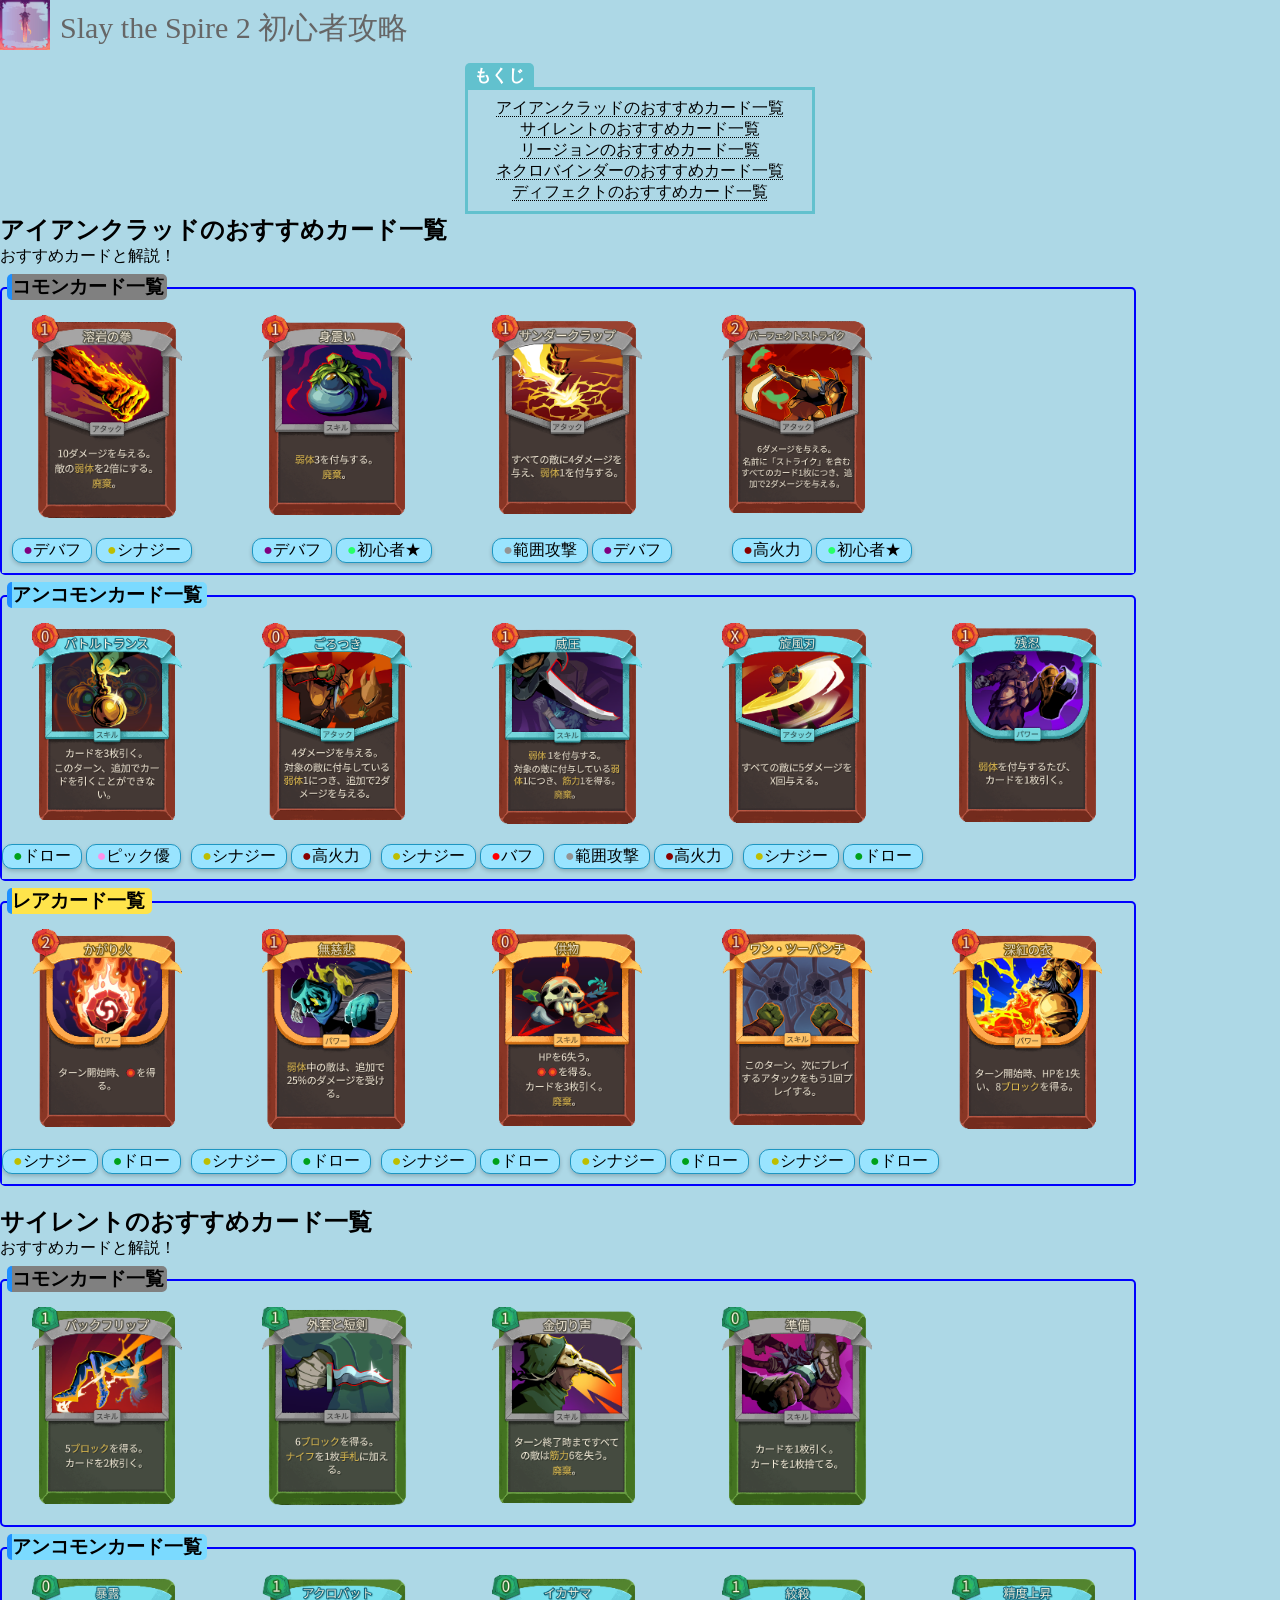
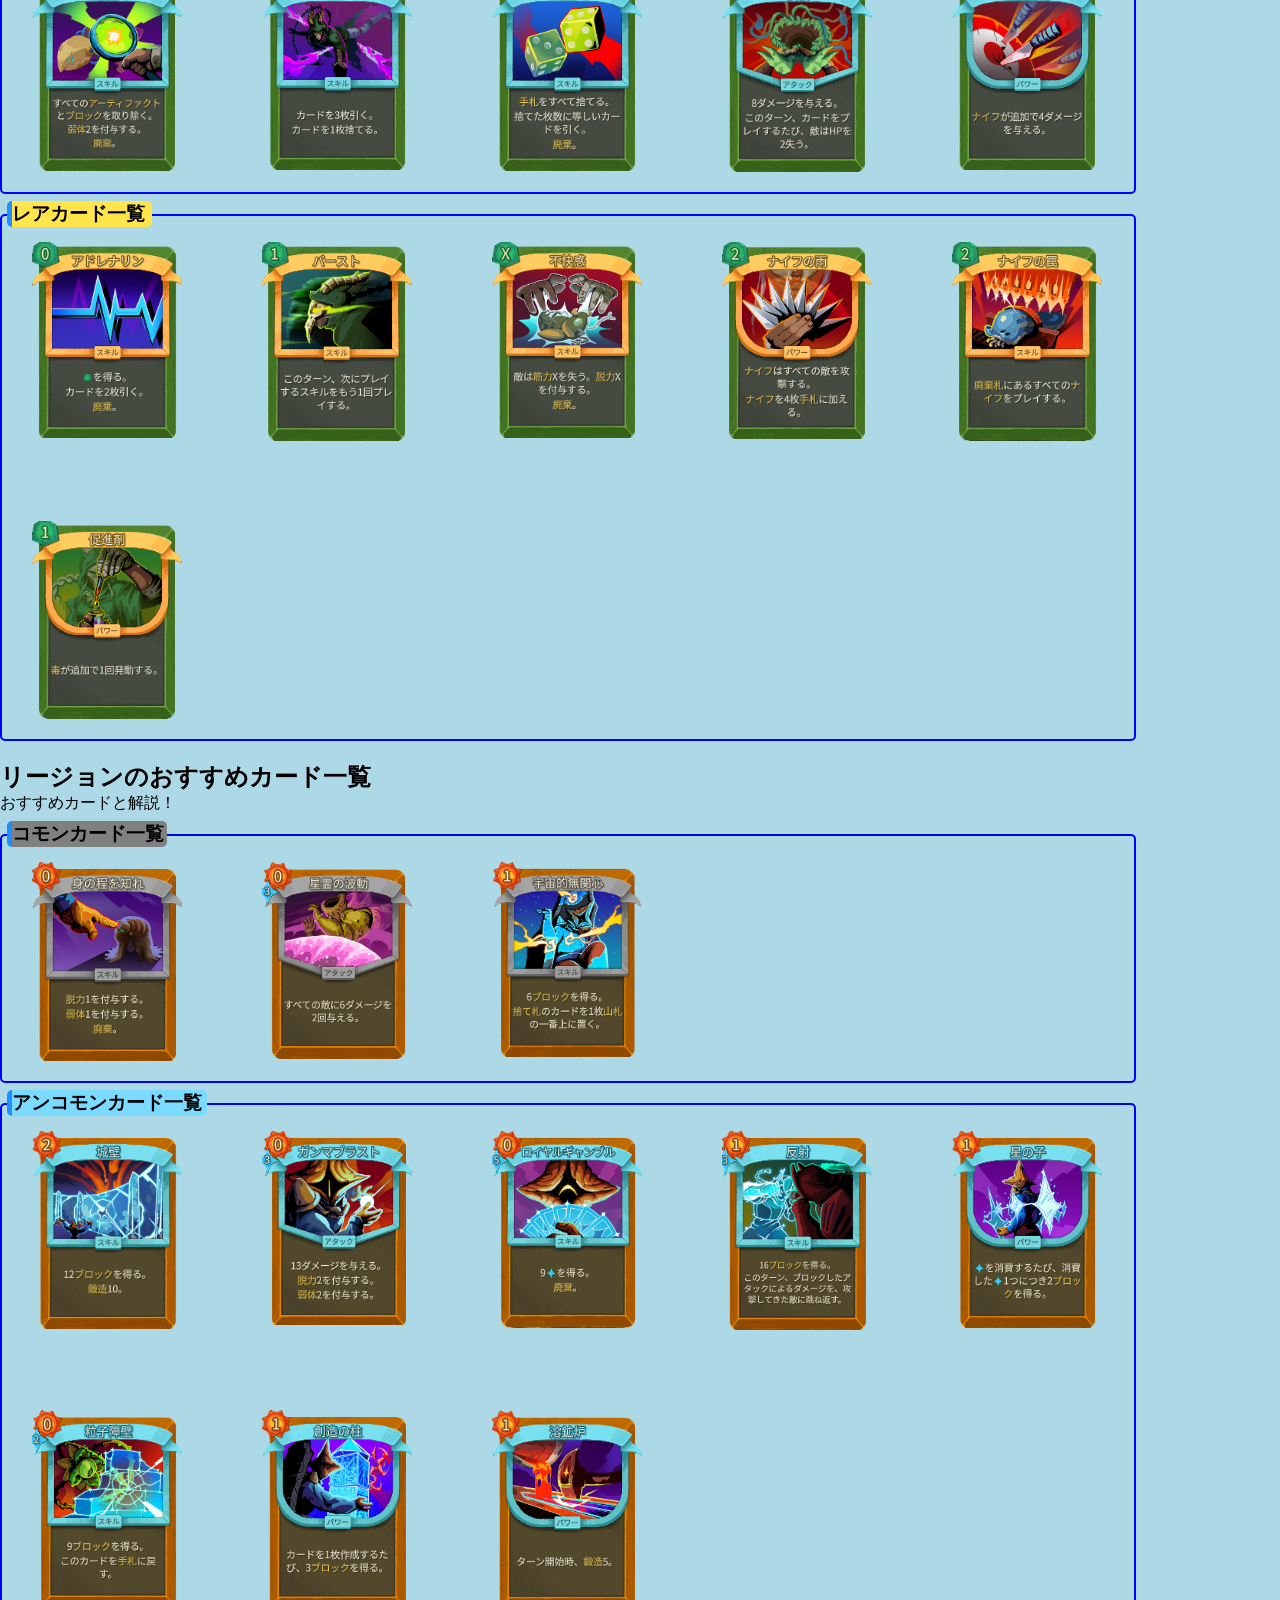
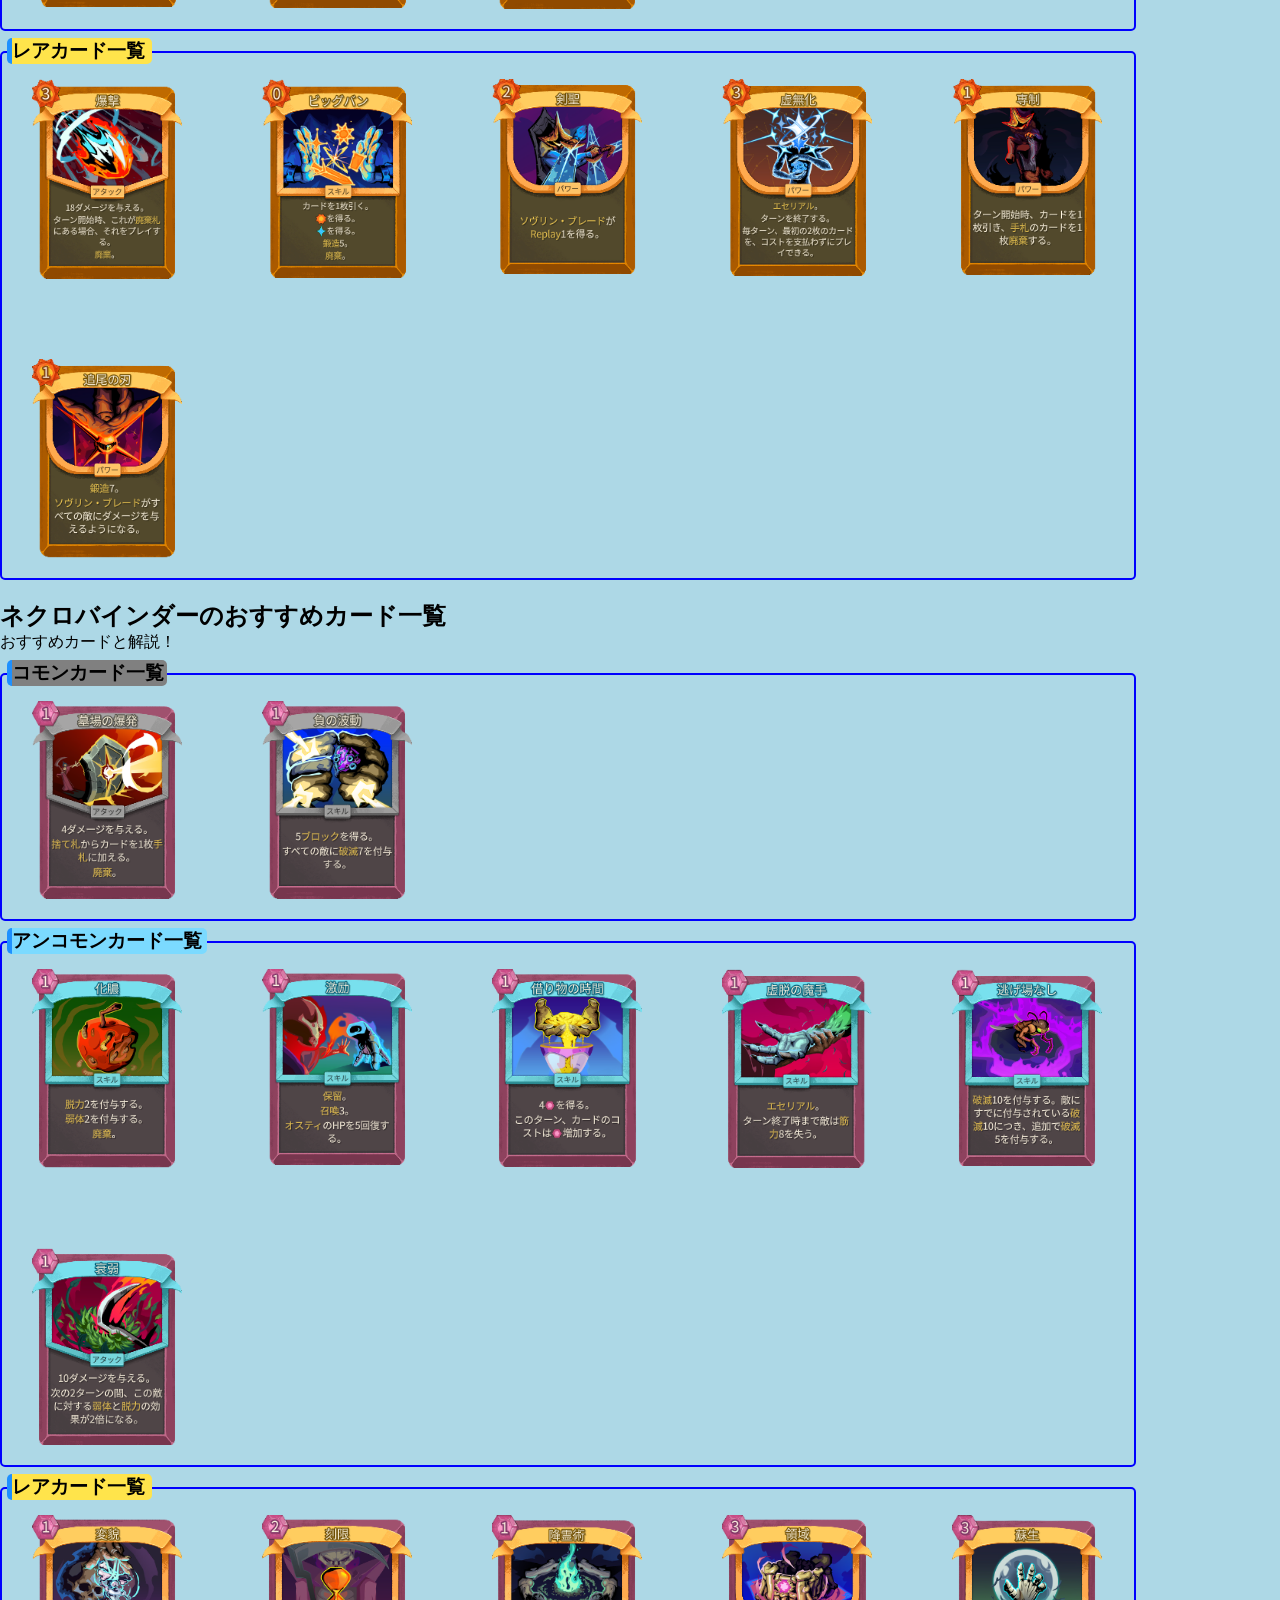
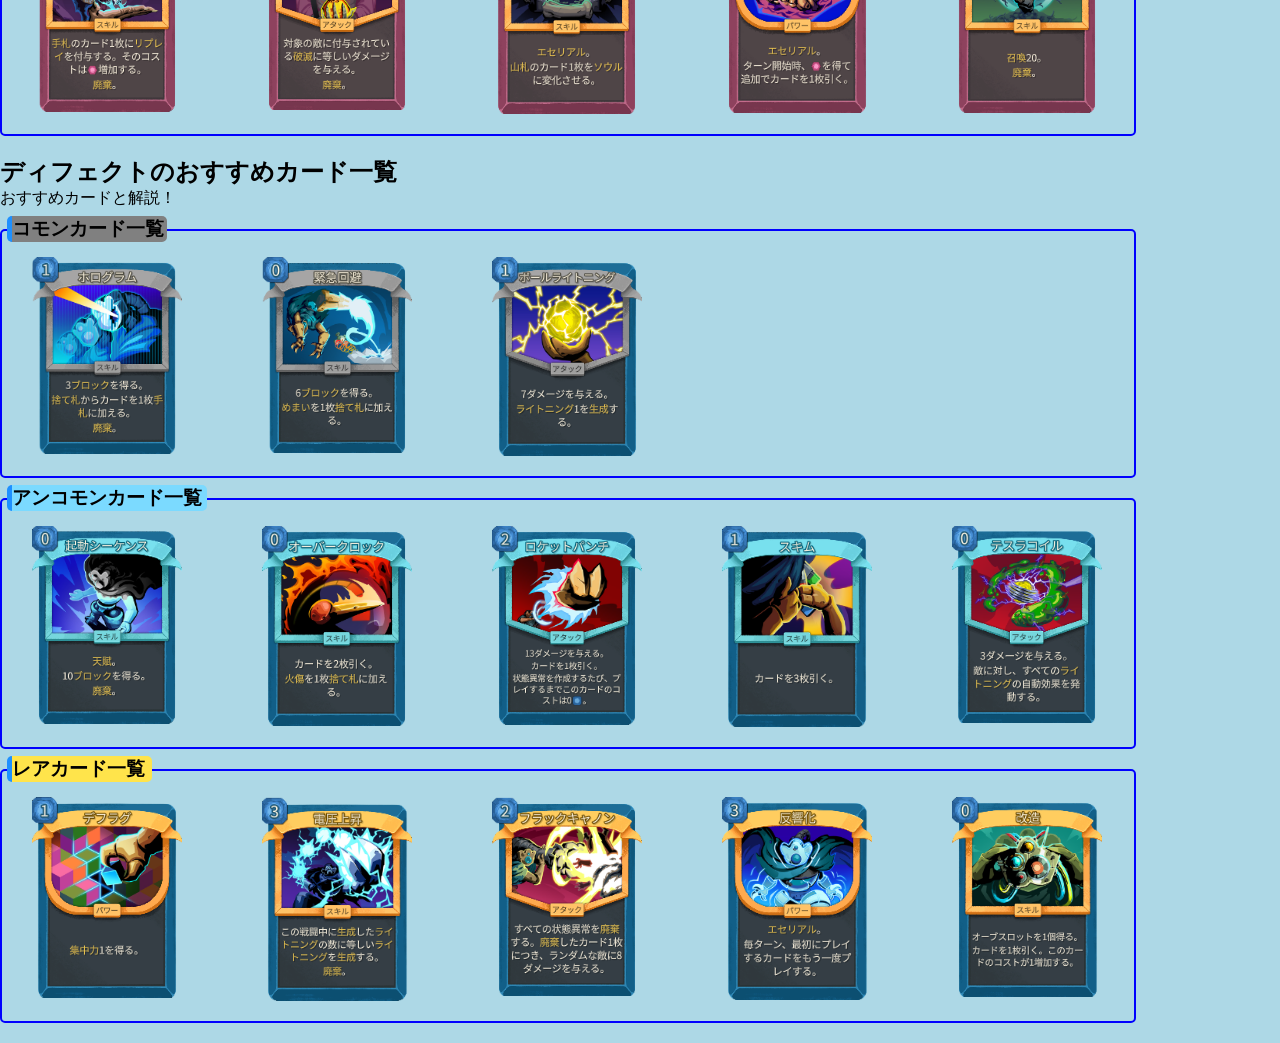
==== StSpage/faboCard.html @ 45ed6048 "HTMLとCSSカードとタグを統一書き換えバックアップ" ====
<!DOCTYPE html>
<html lang="ja">
<head>
    <meta charset="UTF-8">
    <meta name="viewport" content="width=device-width, initial-scale=1.0">
    <link rel="stylesheet" href="../StSpage/CSS/style.css">
    <title>おすすめカード紹介</title>
</head>
<body>
    <header class="siteHeader">
        <a href="../index.html"><img src="../img/siteLogo.png" alt="" class="siteLogo"></a>Slay the Spire 2 初心者攻略
    </header>



    <!-- もくじ -->
        <section class="StSCardTop">
            <div class="mokujiText">
                <ul class="cardMokujiText">
                    <span class="box-title">もくじ</span>
                    <a href="#ironcrad"><li>アイアンクラッドのおすすめカード一覧</li></a>
                    <a href="#silent"><li>サイレントのおすすめカード一覧</li></a>
                    <a href="#region"><li>リージョンのおすすめカード一覧</li></a>
                    <a href="#necrobinder"><li>ネクロバインダーのおすすめカード一覧</li></a>
                    <a href="#difect"><li>ディフェクトのおすすめカード一覧</li></a>
                </ul>
            </div>



    </section>
    <main>
        <!-- アイアンクラッドのおすすめカードセクション -->
        <section class="cradCard">
        <h1 class="cradTitle" id="ironcrad">アイアンクラッドのおすすめカード一覧</h2>
        <p class="lead">おすすめカードと解説！</h2>
            <div class="borderPoint">
                <h3 class="commonHeader">コモンカード一覧</h3>
                <div class="cardSize">
                        <img src="../StSpage/img/charCard/Crad/common/magma.png" alt="溶岩拳">
                        <img src="../StSpage/img/charCard/Crad/common/miburui.png" alt="身震い">
                        <img src="../StSpage/img/charCard/Crad/common/ThunderClap.png" alt="サンダークラップ">
                        <img src="../StSpage/img/charCard/Crad/common/parfuctSt.png" alt="パーフェクトストライク">
                </div>
                <div class="cradCommonCardTag">
                    <div class="cradItemContainer">
                        <div class="youganTag">
                            <span pan class="tag"><span class="debuff">●</span>デバフ</span>
                            <span class="tag"><span class="synergy">●</span>シナジー</span>
                        </div>
                    </div>

                    <div class="cradItemContainer">
                        <div class="miburuiTag">
                            <span class="tag"><span class="debuff">●</span>デバフ</span>
                            <span class="tag"><span class="beginner">●</span>初心者★</span>
                        </div>
                    </div>
                    <div class="cradItemContainer">
                        <div class="thunderClapTag">
                            <span class="tag"><span class="aoe">●</span>範囲攻撃</span>
                            <span class="tag"><span class="debuff">●</span>デバフ</span>
                        </div>
                    </div>
                    <div class="cradItemContainer">
                        <div class="pfstTag">
                            <span class="tag"><span class="attack">●</span>高火力</span>
                            <span class="tag"><span class="beginner">●</span>初心者★</span>                       
                        </div>
                    </div>


                </div>
                
            </div>

            <!-- コンボタグ一覧 -->
            <div class="borderPoint">
                <h3 class="uncommonHeader">アンコモンカード一覧</h3>
                <div class="cardSize">
                        <img src="../StSpage/img/charCard/Crad/uncommon/battletrance.png" alt="バトルトランス">
                        <img src="../StSpage/img/charCard/Crad/uncommon/gorotuki.png" alt="ごろつき">
                        <img src="../StSpage/img/charCard/Crad/uncommon/Iatu.png" alt="威圧">
                        <img src="../StSpage/img/charCard/Crad/uncommon/senpujin.png" alt="旋風刃">
                        <img src="../StSpage/img/charCard/Crad/uncommon/zannin.png" alt="残忍">
                </div>
                <div class="cradUncommonCardTag">
                    <div class="buttletranceTag">
                        <span class="tag"><span class="droww">●</span>ドロー</span>
                        <span class="tag"><span class="pick">●</span>ピック優</span>
                    </div>
                    <div class="gorotukiTag">
                        <span class="tag"><span class="synergy">●</span>シナジー</span>
                        <span class="tag"><span class="attack">●</span>高火力</span>
                    </div>
                    <div class="iatsuTag">
                        <span class="tag"><span class="synergy">●</span>シナジー</span>
                        <span class="tag"><span class="buff">●</span>バフ</span>
                    </div>
                    <div class="senpujinTag">
                        <span class="tag"><span class="aoe">●</span>範囲攻撃</span>
                        <span class="tag"><span class="attack">●</span>高火力</span>
                    </div>
                    <div class="zanninTag">
                        <span class="tag"><span class="synergy">●</span>シナジー</span>
                        <span class="tag"><span class="droww">●</span>ドロー</span>
                    </div>
                </div>

            </div>
            <div class="borderPoint">
                        <h3 class="rareHeader">レアカード一覧</h3>
                        <div class="cardSize">
                                <img src="../StSpage/img/charCard/Crad/rare/fire.png" alt="かがり火">
                                <img src="../StSpage/img/charCard/Crad/rare/image-Photoroom.png" alt="無慈悲">
                                <img src="../StSpage/img/charCard/Crad/rare/kumotu.png" alt="供物">
                                <img src="../StSpage/img/charCard/Crad/rare/onetwoPanch.png" alt="ワン・ツー・パンチ">
                                <img src="../StSpage/img/charCard/Crad/rare/sinkunokoromo.png" alt="真紅の衣">
                        </div>
                        <div class="cradRareCardTag">
                            <div class="kagaribiTag">
                                <span class="tag"><span class="synergy">●</span>シナジー</span>
                                <span class="tag"><span class="droww">●</span>ドロー</span>
                            </div>
                            <div class="muzihiTag">
                                <span class="tag"><span class="synergy">●</span>シナジー</span>
                                <span class="tag"><span class="droww">●</span>ドロー</span>
                            </div>
                            <div class="kumotsuTag">
                                <span class="tag"><span class="synergy">●</span>シナジー</span>
                                <span class="tag"><span class="droww">●</span>ドロー</span>
                            </div>
                            <div class="onetwoPanchTag">
                                <span class="tag"><span class="synergy">●</span>シナジー</span>
                                <span class="tag"><span class="droww">●</span>ドロー</span>
                            </div>
                            <div class="sinkunokoromoTag">
                                <span class="tag"><span class="synergy">●</span>シナジー</span>
                                <span class="tag"><span class="droww">●</span>ドロー</span>
                            </div>
                        </div>
            </div>
        </section>
        <!-- サイレントのおすすめカードセクション -->
        <section class="silentCard">
        <h1 class="silentTitle" id="silent">サイレントのおすすめカード一覧</h2>
        <p class="lead">おすすめカードと解説！</h2>
            <div class="borderPoint">
                <h3 class="commonHeader">コモンカード一覧</h3>
                <div class="cardSize">
                        <img src="../StSpage/img/charCard/Silent/common/backflip.png" alt="バックフリップ">
                        <img src="../StSpage/img/charCard/Silent/common/gaisintanken.png" alt="外套と短剣">
                        <img src="../StSpage/img/charCard/Silent/common/kanakirigoe.png" alt="金切り声">
                        <img src="../StSpage/img/charCard/Silent/common/ready.png" alt="準備">
                </div>
            </div>
            <div class="borderPoint">
                <h3 class="uncommonHeader">アンコモンカード一覧</h3>
                <div class="cardSize">
                        <img src="../StSpage/img/charCard/Silent/uncommon/bakuro.png" alt="暴露">
                        <img src="../StSpage/img/charCard/Silent/uncommon/icrobat.png" alt="アクロバット">
                        <img src="../StSpage/img/charCard/Silent/uncommon/ikasama.png" alt="イカサマ">
                        <img src="../StSpage/img/charCard/Silent/uncommon/kousatu.png" alt="絞殺">
                        <img src="../StSpage/img/charCard/Silent/uncommon/seido.png" alt="精度上昇">
                </div>
            </div>
            <div class="borderPoint">
                        <h3 class="rareHeader">レアカード一覧</h3>
                        <div class="cardSize">
                                <img src="../StSpage/img/charCard/Silent/rare/adlenalin.png" alt="アドレナリン">
                                <img src="../StSpage/img/charCard/Silent/rare/burst.png" alt="バースト">
                                <img src="../StSpage/img/charCard/Silent/rare/fukaikan.png" alt="不快感">
                                <img src="../StSpage/img/charCard/Silent/rare/kniferain.png" alt="ナイフの雨">
                                <img src="../StSpage/img/charCard/Silent/rare/knifetotrap.png" alt="ナイフの罠">
                                <img src="../StSpage/img/charCard/Silent/rare/sokusinzai.png" alt="促進剤">
                        </div>
            </div>
        </section>
        <!-- リージョンのおすすめカードセクション -->
        <section class="regionCard">
        <h1 class="silentTitle" id="region">リージョンのおすすめカード一覧</h2>
        <p class="lead">おすすめカードと解説！</h2>
            <div class="borderPoint">
                <h3 class="commonHeader">コモンカード一覧</h3>
                <div class="cardSize">
                        <img src="../StSpage/img/charCard/Region/common/minohodowosire.png" alt="">
                        <img src="../StSpage/img/charCard/Region/common/seireinohadou.png" alt="">
                        <img src="../StSpage/img/charCard/Region/common/spacemukansin.png" alt="">
                </div>
            </div>
            <div class="borderPoint">
                <h3 class="uncommonHeader">アンコモンカード一覧</h3>
                <div class="cardSize">
                        <img src="../StSpage/img/charCard/Region/uncommon/castlewall.png" alt="">
                        <img src="../StSpage/img/charCard/Region/uncommon/gammablast.png" alt="">
                        <img src="../StSpage/img/charCard/Region/uncommon/gample.png" alt="">
                        <img src="../StSpage/img/charCard/Region/uncommon/hansya.png" alt="">
                        <img src="../StSpage/img/charCard/Region/uncommon/hosinoko.png" alt="">
                        <img src="../StSpage/img/charCard/Region/uncommon/ryuusishouheki.png" alt="">
                        <img src="../StSpage/img/charCard/Region/uncommon/souzounohasira.png" alt="">
                        <img src="../StSpage/img/charCard/Region/uncommon/youkouro.png" alt="">
                </div>
            </div>
            <div class="borderPoint">
                        <h3 class="rareHeader">レアカード一覧</h3>
                        <div class="cardSize">
                                <img src="../StSpage/img/charCard/Region/rare/bakugeki.png" alt="">
                                <img src="../StSpage/img/charCard/Region/rare/bigban.png" alt="">
                                <img src="../StSpage/img/charCard/Region/rare/kensei.png" alt="">
                                <img src="../StSpage/img/charCard/Region/rare/kyomuka.png" alt="">
                                <img src="../StSpage/img/charCard/Region/rare/sensei.png" alt="">
                                <img src="../StSpage/img/charCard/Region/rare/tuibinoyaiba.png" alt="">
                        </div>
            </div>
        </section>
        <!-- ネクロバインダーのおすすめカードセクション -->
        <section class="necroCard">
        <h1 class="necroTitle" id="necrobinder">ネクロバインダーのおすすめカード一覧</h2>
        <p class="lead">おすすめカードと解説！</h2>
            <div class="borderPoint">
                <h3 class="commonHeader">コモンカード一覧</h3>
                <div class="cardSize">
                        <img src="../StSpage/img/charCard/Necro/common/hakabanobakuhatu.png" alt="">
                        <img src="../StSpage/img/charCard/Necro/common/hunohadou.png" alt="">
                </div>
            </div>
            <div class="borderPoint">
                <h3 class="uncommonHeader">アンコモンカード一覧</h3>
                <div class="cardSize">
                        <img src="../StSpage/img/charCard/Necro/uncommon/apple.png" alt="">
                        <img src="../StSpage/img/charCard/Necro/uncommon/gekirei.png" alt="">
                        <img src="../StSpage/img/charCard/Necro/uncommon/karimonotime.png" alt="">
                        <img src="../StSpage/img/charCard/Necro/uncommon/kyodatunomashu.png" alt="">
                        <img src="../StSpage/img/charCard/Necro/uncommon/nigebanasi.png" alt="">
                        <img src="../StSpage/img/charCard/Necro/uncommon/suijaku.png" alt="">
                </div>
            </div>
            <div class="borderPoint">
                        <h3 class="rareHeader">レアカード一覧</h3>
                        <div class="cardSize">
                                <img src="../StSpage/img/charCard/Necro/rare/henbou.png" alt="">
                                <img src="../StSpage/img/charCard/Necro/rare/kokugen.png" alt="">
                                <img src="../StSpage/img/charCard/Necro/rare/koureijutu.png" alt="">
                                <img src="../StSpage/img/charCard/Necro/rare/ryouiki.png" alt="">
                                <img src="../StSpage/img/charCard/Necro/rare/sosei.png" alt="">
                        </div>
            </div>
        </section>
        <!-- ディフェクトのおすすめカードセクション -->
        <section class="difectCard">
        <h1 class="necroTitle" id="difect">ディフェクトのおすすめカード一覧</h2>
        <p class="lead">おすすめカードと解説！</h2>
            <div class="borderPoint">
                <h3 class="commonHeader">コモンカード一覧</h3>
                    <div class="cardSize">
                            <img src="../StSpage/img/charCard/Difect/common/hologlam.png" alt="">
                            <img src="../StSpage/img/charCard/Difect/common/kinkyukaihi.png" alt="">
                            <img src="../StSpage/img/charCard/Difect/common/lightningpool.png" alt="">
                    </div>
            </div>
            <div class="borderPoint">
                <h3 class="uncommonHeader">アンコモンカード一覧</h3>
                    <div class="cardSize">
                            <img src="../StSpage/img/charCard/Difect/uncommon/kidoucicance.png" alt="">
                            <img src="../StSpage/img/charCard/Difect/uncommon/overclock.png" alt="">
                            <img src="../StSpage/img/charCard/Difect/uncommon/rocketpanch.png" alt="">
                            <img src="../StSpage/img/charCard/Difect/uncommon/skim.png" alt="">
                            <img src="../StSpage/img/charCard/Difect/uncommon/teslacoil.png" alt="">
                    </div>
            </div>
            <div class="borderPoint">
                        <h3 class="rareHeader">レアカード一覧</h3>
                        <div class="cardSize">
                            <img src="../StSpage/img/charCard/Difect/rare/deflag.png" alt="">
                            <img src="../StSpage/img/charCard/Difect/rare/denatujoushou.png" alt="">
                            <img src="../StSpage/img/charCard/Difect/rare/flackcannon.png" alt="">
                            <img src="../StSpage/img/charCard/Difect/rare/hankyouka.png" alt="">
                            <img src="../StSpage/img/charCard/Difect/rare/kaizou.png" alt="">
                        </div>
            </div>
        </section>
            <!-- ボタン -->
        <section>
            <button id="topButton">もくじへ戻る</button>
            <script src="../StSpage/js/script.js"></script>
        </section>
    </main>

</body>
</html>
---- StSpage/CSS/style.css ----
*{
    margin: 0;
    padding: 0;
    box-sizing: border-box;
    /* text-align: center; */
    background-color: #add8e6;
    scroll-padding-top: 80px;
}
li {
    list-style: none;
}
a{
    text-decoration: none;
    color: black;
}
html{
    scroll-behavior: smooth;
}
.siteLogo{
    width: 50px;
    height: auto;
    margin-right: 10px;
}
.siteLogo:hover{
    opacity: 0.8;
}
.siteHeader{
    display: flex;
    font-size: 30px;
    text-decoration: none;
    color: #666666;
    align-items: center;
}
.StStop{
    /* デザイン追加部分 */
    position: relative;
    width: 250px;
    margin: 0 auto;
    margin-top: 30px;
    padding: 0.5em 1em;
    border: solid 3px #62c1ce;
}
/* カード一覧目次部分 */
.StSCardTop{
    /* デザイン追加部分 */
    position: relative;
    width: 350px;
    margin: 0 auto;
    margin-top: 30px;
    padding: 0.5em 1em;
    border: solid 3px #62c1ce;
}
.StSCardTop .box-title{
    /* デザイン追加部分 */
    position: absolute;
    display: inline-block;
    top: -27px;
    left: -3px;
    padding: 0 9px;
    height: 25px;
    line-height: 25px;
    font-size: 17px;
    background: #62c1ce;
    color: #ffffff;
    font-weight: bold;
    border-radius: 5px 5px 0 0;
}
.StStop .box-title{
    /* デザイン追加部分 */
    position: absolute;
    display: inline-block;
    top: -27px;
    left: -3px;
    padding: 0 9px;
    height: 25px;
    line-height: 25px;
    font-size: 17px;
    background: #62c1ce;
    color: #ffffff;
    font-weight: bold;
    border-radius: 5px 5px 0 0;
}
.ToCText{
    text-align: center;
    margin: 0 auto;
    text-decoration: underline;
    text-decoration-style: dotted; /* 下線のスタイルを点線（ドット）に変更 */
    text-decoration-thickness: 1px; /* 下線の太さを2ピクセルに変更 */
    text-underline-offset: 3px;
}
.cardMokujiText{
    text-align: center;
    margin: 0 auto;
    text-decoration: underline;
    text-decoration-style: dotted; /* 下線のスタイルを点線（ドット）に変更 */
    text-decoration-thickness: 1px; /* 下線の太さを2ピクセルに変更 */
    text-underline-offset: 3px;
}
/* もくじに戻るボタン制御 */
#topButton{
    position: fixed;
    bottom: 20px;
    right: 20px;

    padding: 10px 15px;

    font-size: 16px;

    border: none;
    border-radius: 10px;

    background-color: #333;
    color: white;

    cursor: pointer;

    opacity: 0;
    visibility: hidden;

    transition: 0.3s;
}
#topButton:hover {
    opacity: 0.8;
}
#topButton.show {
    opacity: 1;
    visibility: visible;
}
.systemImg{
    width: 570px;
    height: 400px;
}

/* アイアンクラッドの画像調整 */
.cradImg{
    width: 1136;
    height: 288;
    margin-bottom: 20px;
}
.borderPoint{
    border: solid 2px;
    border-color: blue;
    border-radius: 5px;
    width: 1136px;
    margin-bottom: 20px;
}
.pointHead{
    border-left: solid 5px;
    border-color:dodgerblue;
    background-color: aquamarine;
    border-radius: 5px;
    width: 100px;
    position: relative;
    bottom: 15px;
    margin-left: 5px;
}

.buttonArea{
    text-align: center;
}
.cradButton{
    width: 200px;
    height: 40px;
    background-color: lightgreen;
    display: inline-block;
    position: relative;
    top: 20px;
    border-radius: 10px;
    cursor: pointer;
}
.cradButton:hover{
    background-color:rgb(91, 151, 91);
    transition: 0.3s;
}

.fcdHeader{
    margin-bottom: 20px;
}

.commonTitle{
    margin-bottom: 20px;
}

.cardSize img{
    width: 150px;
    height: auto;
    object-fit: contain;
    cursor: pointer;
}

.cardSize img:hover{
    transform: scale(1.1);
    transition: 0.3s ease;
    
    filter: drop-shadow(0 0 10px rgb(0, 128, 128));
}
.cardSize{
    display: flex;
    margin-left: 30px;
    margin-bottom: 20px;
    gap: 80px;
    align-items: flex-start;
    /* スマホで見たときに自動改行を行う */
    flex-wrap: wrap;
    
}

.cardButton{
    width: 200px;
    height: 40px;
    background-color: lightgreen;
    display: inline-block;
    position: relative;
    top: 20px;
    border-radius: 10px;
    cursor: pointer;
}
.cardButton:hover{
    background-color:rgb(91, 151, 91);
    transition: 0.3s;
}
.lead{
    margin-bottom: 20px;
}
.commonHeader{
    border-left: solid 5px;
    border-color:dodgerblue;
    background-color: grey;
    border-radius: 5px;
    width: 160px;
    position: relative;
    bottom: 15px;
    margin-left: 5px;
}
.uncommonHeader{
    border-left: solid 5px;
    border-color:dodgerblue;
    background-color:rgb(123, 218, 255);
    border-radius: 5px;
    width: 200px;
    position: relative;
    bottom: 15px;
    margin-left: 5px;
}
.rareHeader{
    border-left: solid 5px;
    border-color:dodgerblue;
    background-color: rgb(255, 228, 75);
    border-radius: 5px;
    width: 145px;
    position: relative;
    bottom: 15px;
    margin-left: 5px;
}
.cradCommonCardTag{
    display: flex;
    gap: 40px;
    
}
.tag{
    display: inline-block;
    border: solid 1px grey;
    border-color: #1e96c2;
    background-color:#99e4ff;
    border-radius: 10px;
    padding: 1px 10px;
    position: relative;
    bottom: 10px;
    margin-top: 10px;
    text-align: center;
    box-shadow: 0px 2px 4px rgba(0, 0, 0, 0.2);;
}
.cradItemContainer{
    width: 200px;
    display: flex;
    flex-direction: column;
    align-items: center;
}

.debuff{
    color: purple;
    background-color:#99e4ff;
}
.synergy{
    color:  rgb(190, 190, 0);
    background-color:#99e4ff;
}
.beginner{
    color:  rgb(39, 255, 104);
    background-color:#99e4ff;
}
.attack{
    color:  rgb(138, 0, 0);
    background-color:#99e4ff;
}
.aoe{
    color:  rgb(148, 148, 148);
    background-color:#99e4ff;
}
.droww{
    color:  rgb(0, 161, 27);
    background-color:#99e4ff;
}
.pick{
    color:  rgb(255, 144, 231);
    background-color:#99e4ff;
}
.buff{
    color:  rgb(255, 0, 0);
    background-color:#99e4ff;
}

/* .youganTag{
    margin-left: 10px;
}
.miburuiTag{
    margin-left: 25px;
}
.thunderClapTag{
    margin-left: 30px;
}
.pfstTag{
    margin-left: 35px;
}
.buttletranceTag{
    margin-left: 10px;
} */
.cradUncommonCardTag{
    display: flex;
    gap: 10px;
}
.cradRareCardTag{
    display: flex;
    gap: 10px;
}
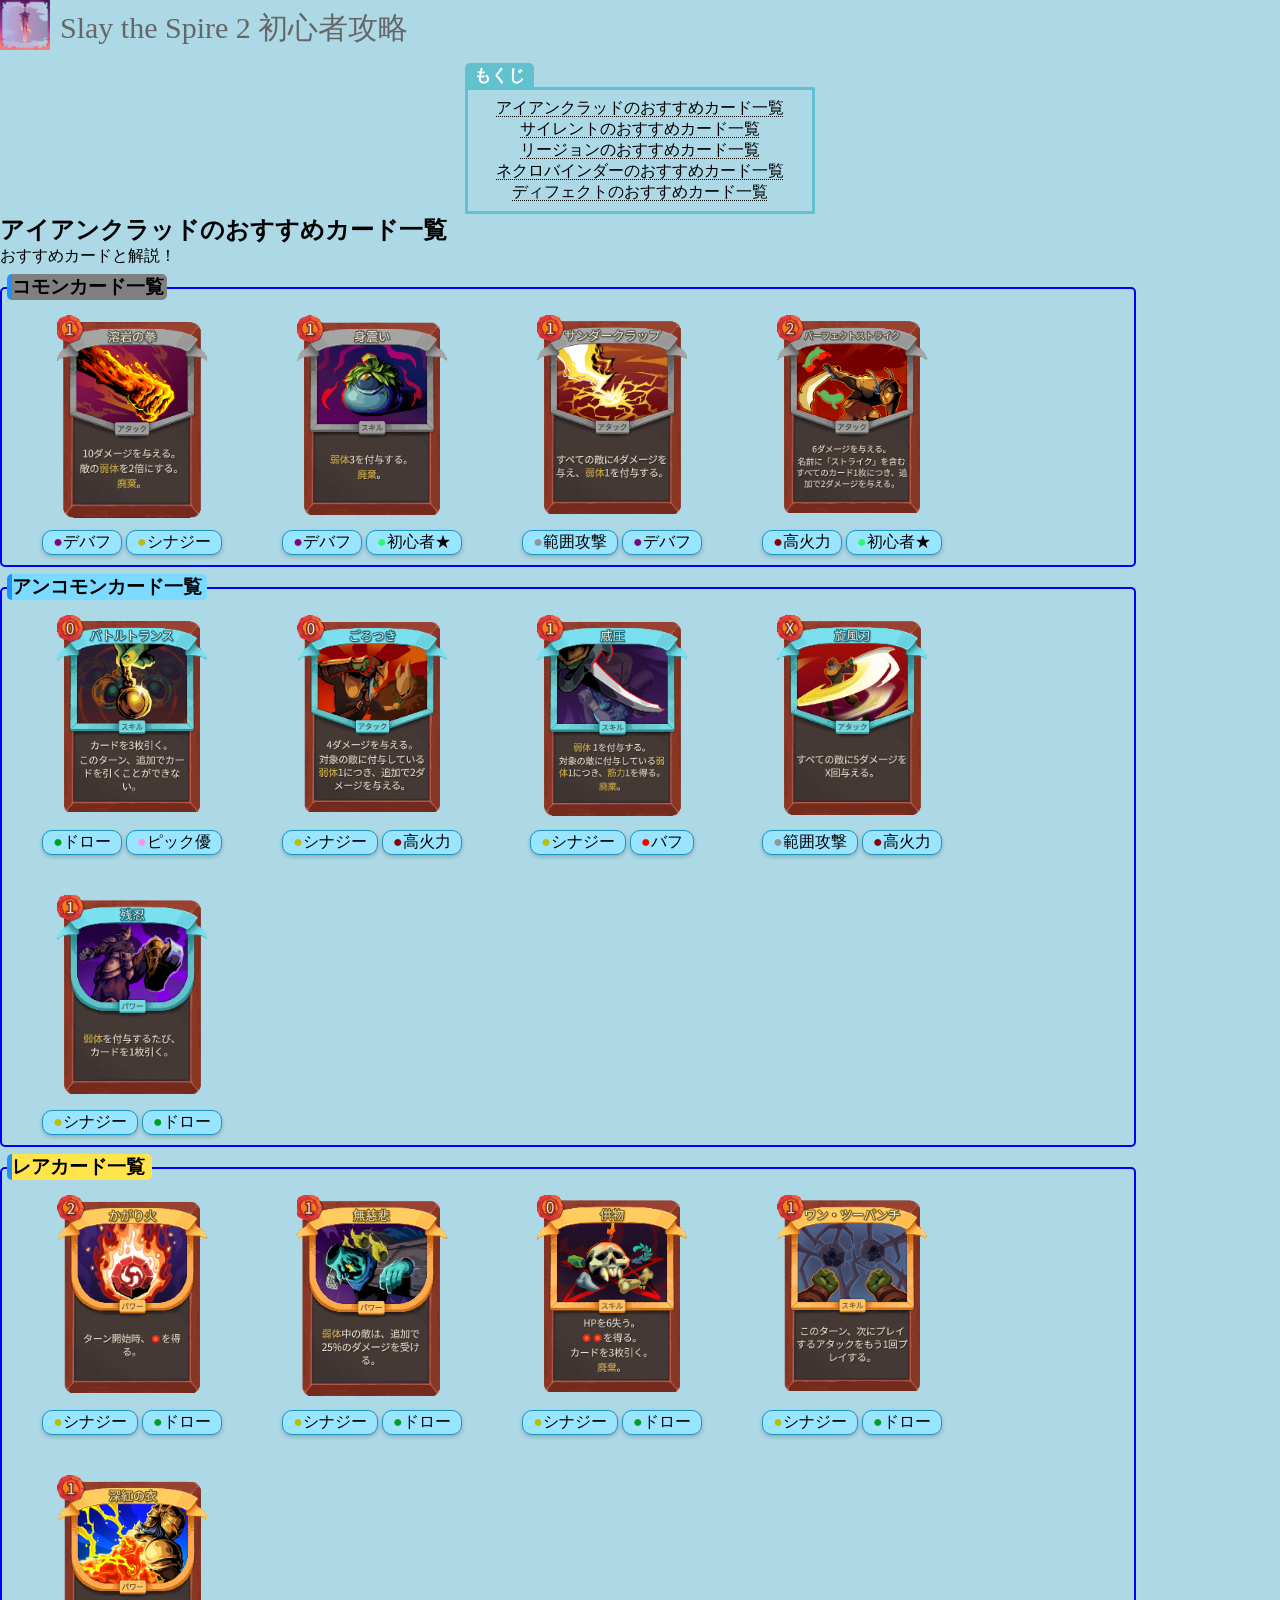
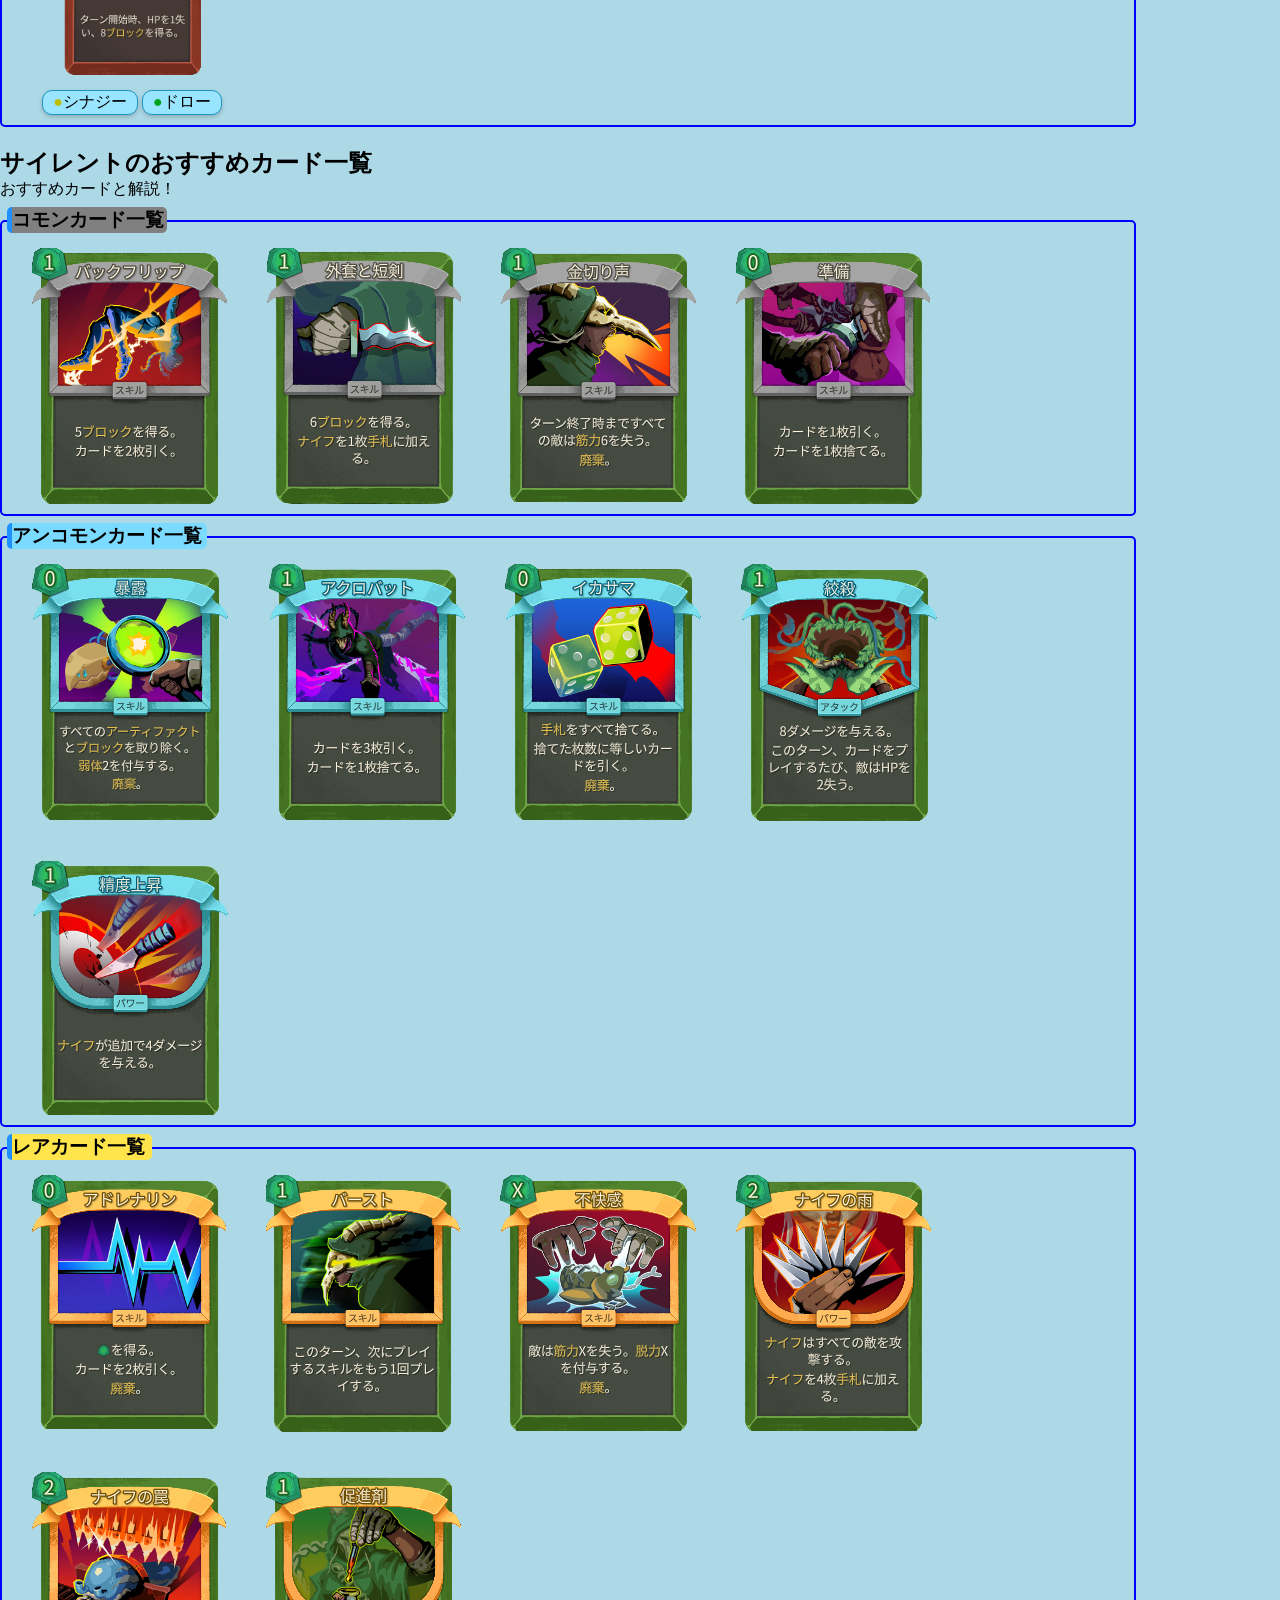
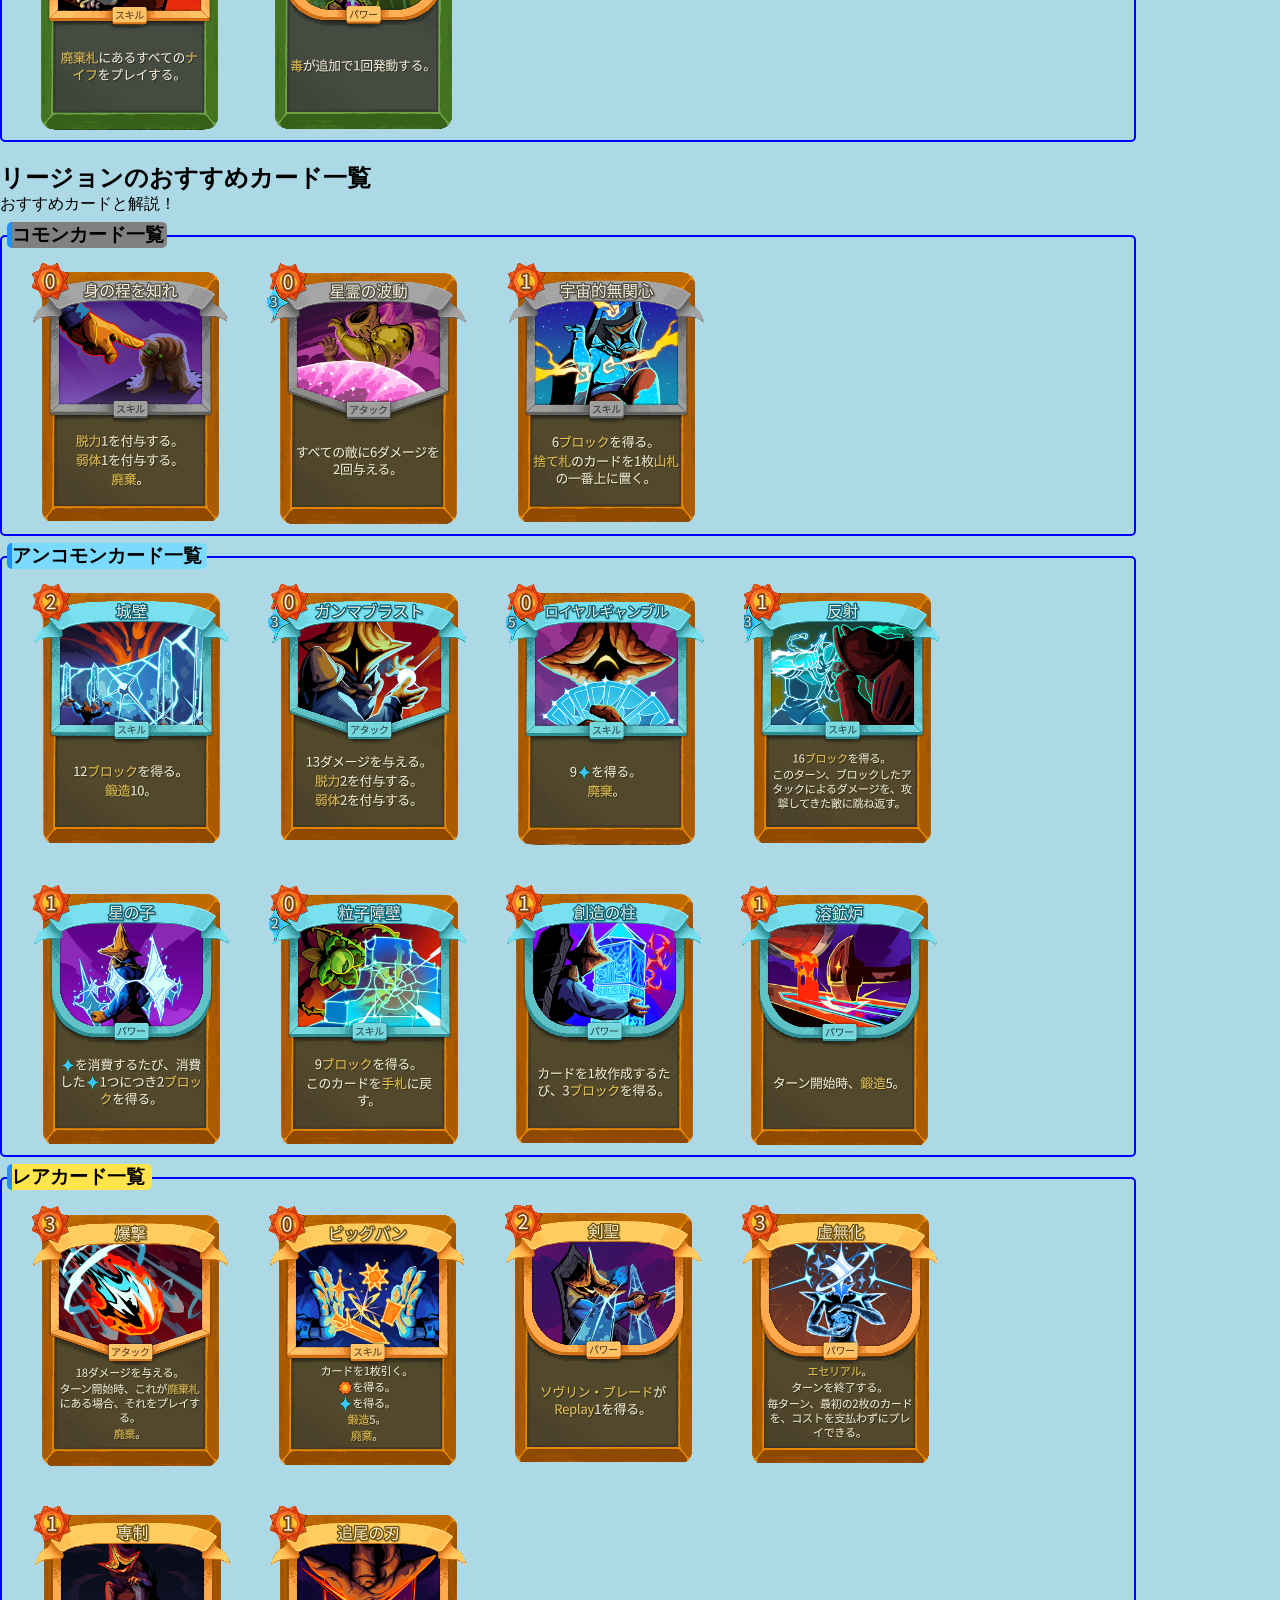
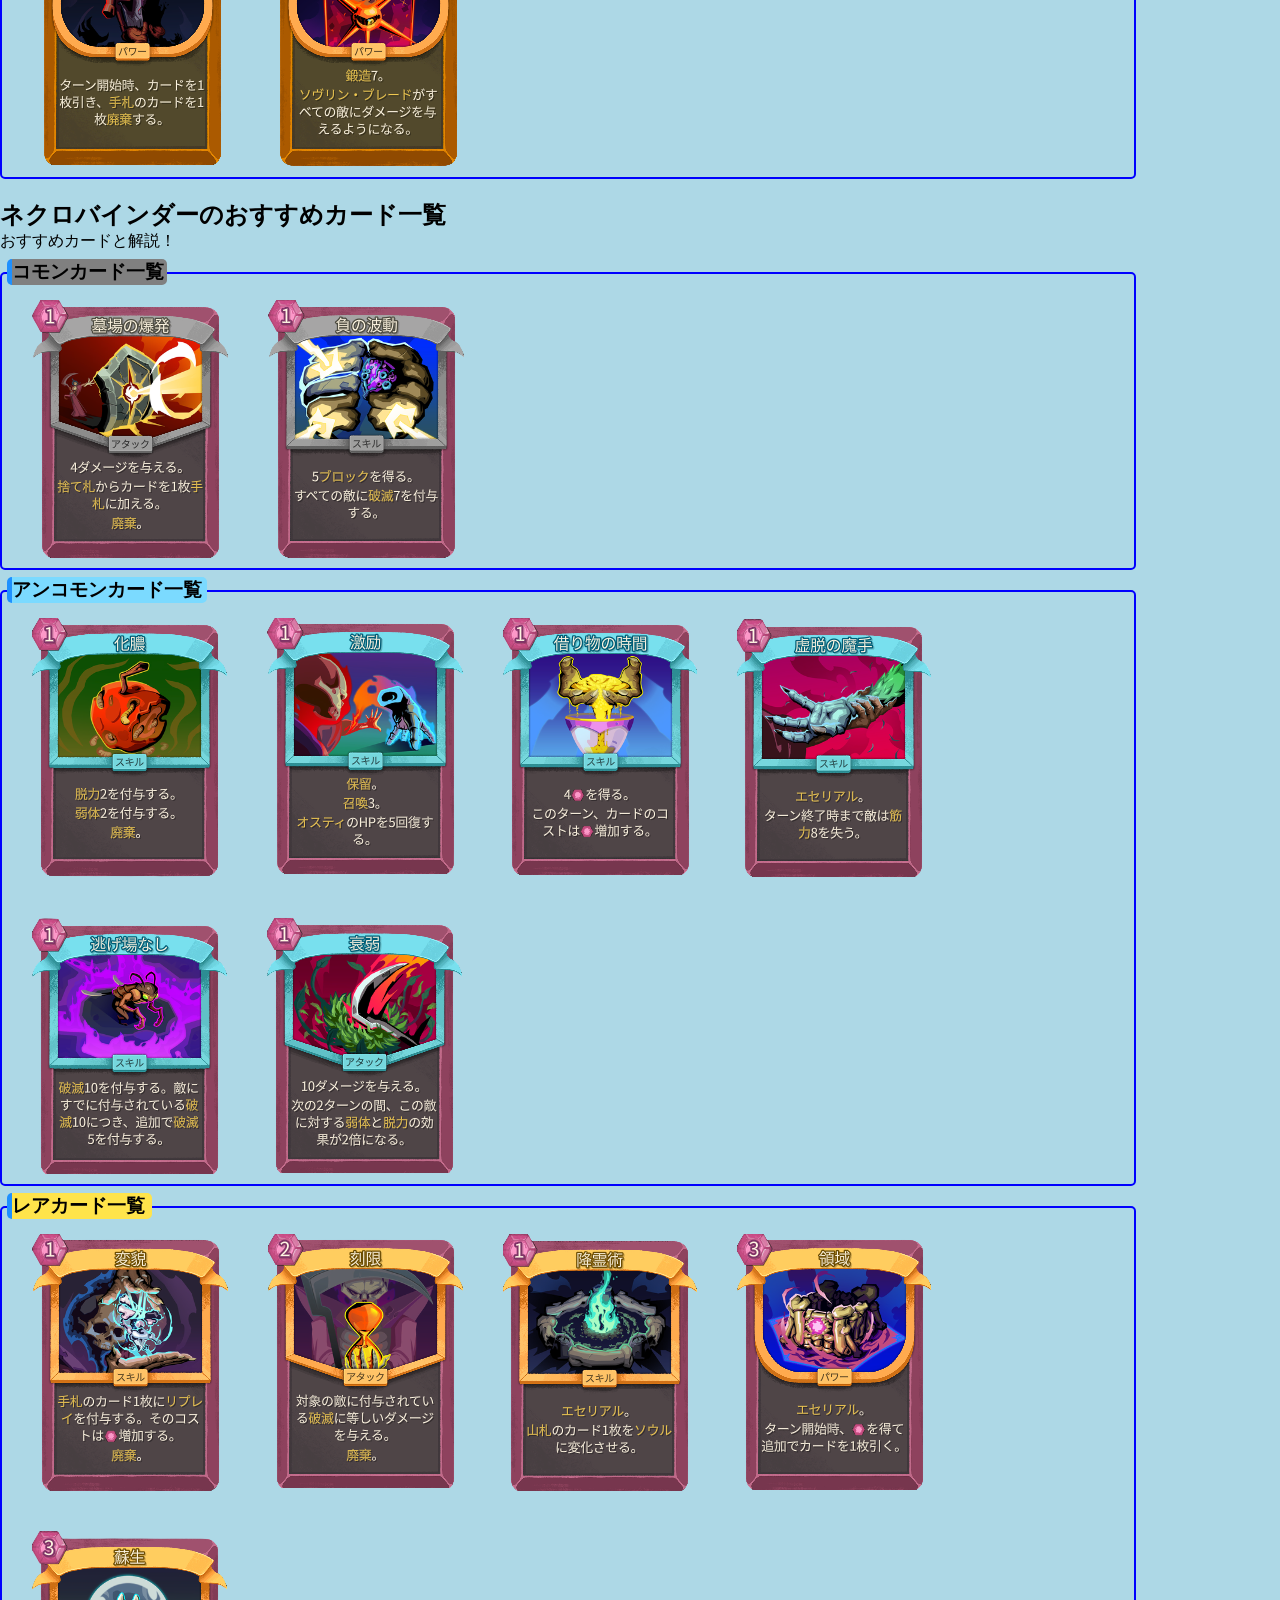
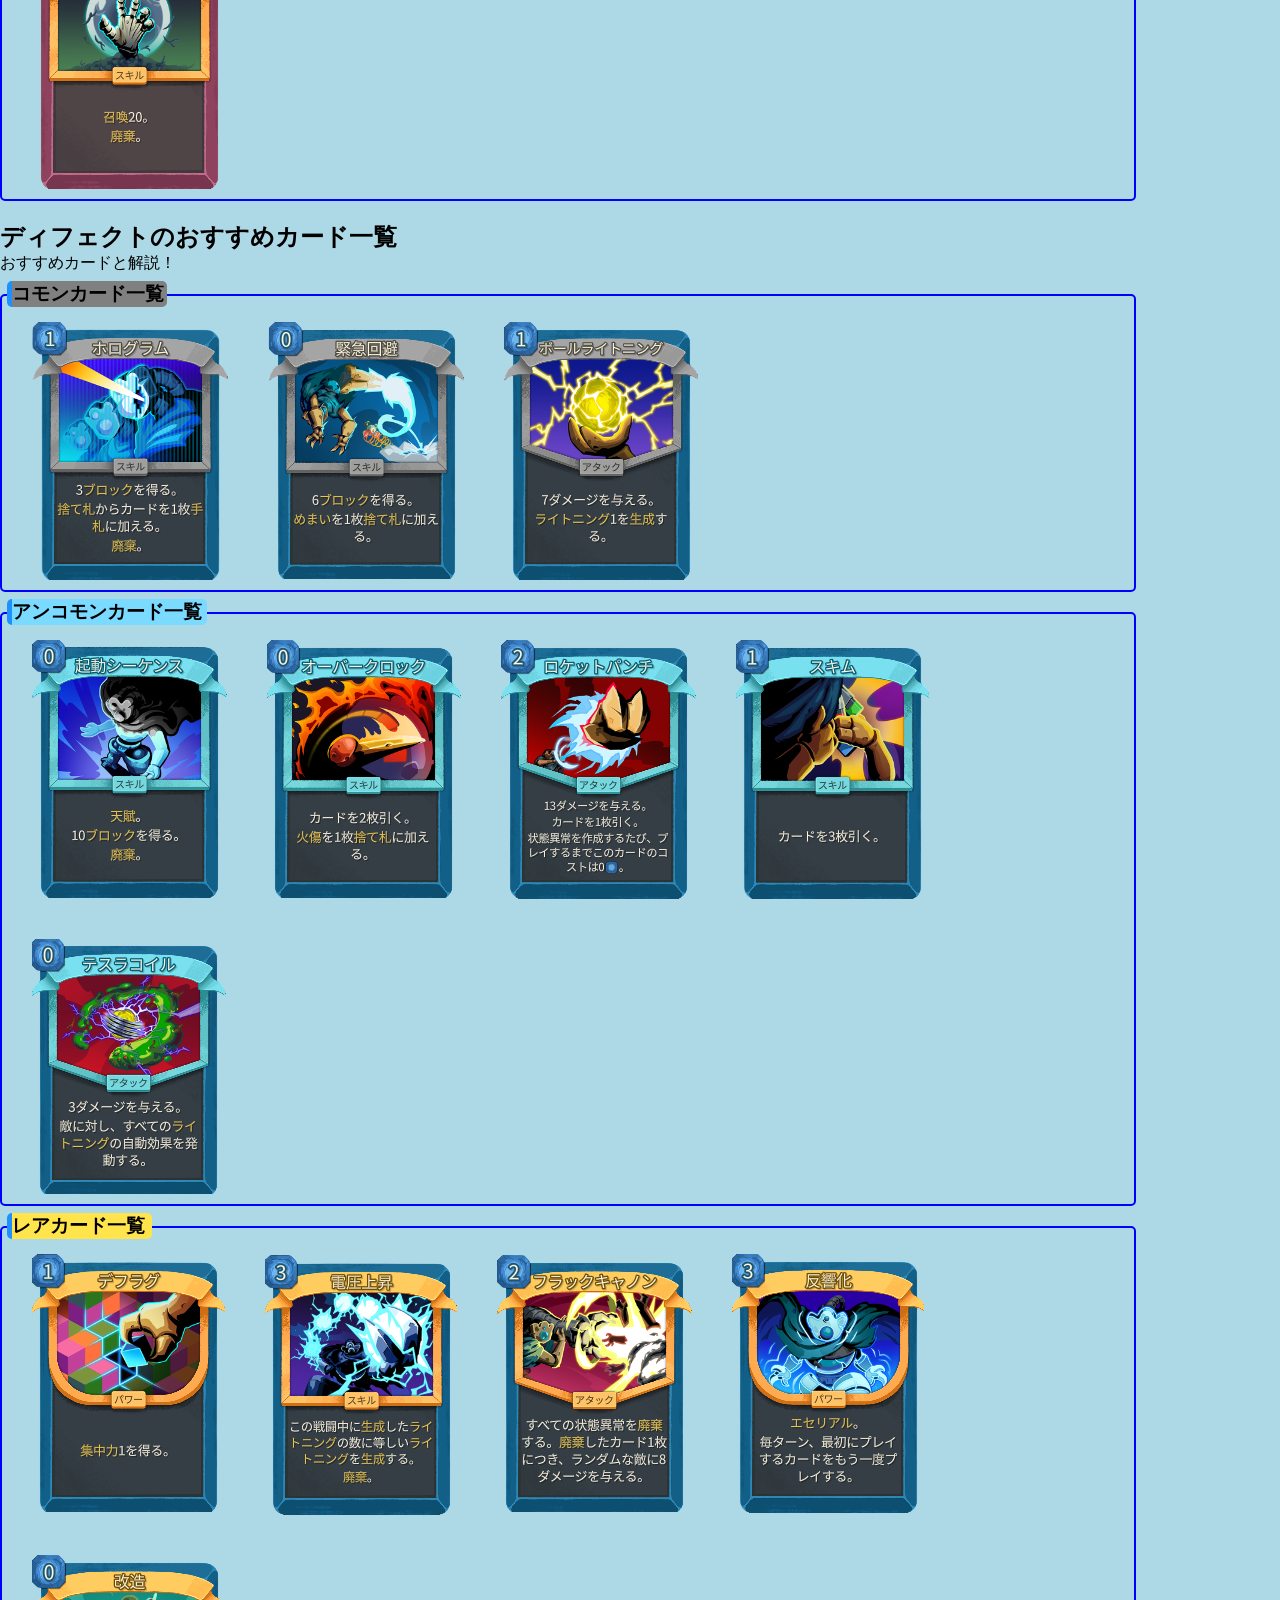
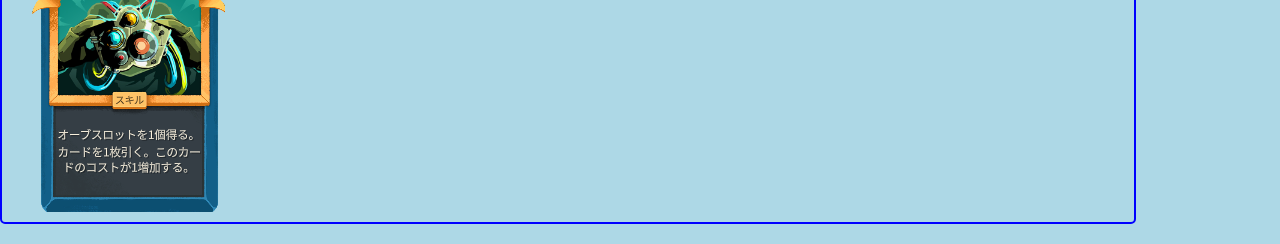
==== commit d183b256: "カードとタブを統一し、位置調整" ====
--- a/StSpage/faboCard.html
+++ b/StSpage/faboCard.html
@@ -36,109 +36,123 @@
         <p class="lead">おすすめカードと解説！</h2>
             <div class="borderPoint">
                 <h3 class="commonHeader">コモンカード一覧</h3>
-                <div class="cardSize">
+                
+                <div class="cardSize">
+                    <div class="ItemContainer">
                         <img src="../StSpage/img/charCard/Crad/common/magma.png" alt="溶岩拳">
+                            <div class="youganTag">
+                                <span pan class="tag"><span class="debuff">●</span>デバフ</span>
+                                <span class="tag"><span class="synergy">●</span>シナジー</span>
+                            </div>
+                    </div>
+
+                    <div class="ItemContainer">
                         <img src="../StSpage/img/charCard/Crad/common/miburui.png" alt="身震い">
+                            <div class="miburuiTag">
+                                <span class="tag"><span class="debuff">●</span>デバフ</span>
+                                <span class="tag"><span class="beginner">●</span>初心者★</span>
+                            </div>
+                    </div>
+
+                    <div class="ItemContainer">
                         <img src="../StSpage/img/charCard/Crad/common/ThunderClap.png" alt="サンダークラップ">
+                            <div class="thunderClapTag">
+                                <span class="tag"><span class="aoe">●</span>範囲攻撃</span>
+                                <span class="tag"><span class="debuff">●</span>デバフ</span>
+                            </div>
+                    </div>
+
+                    <div class="ItemContainer">
                         <img src="../StSpage/img/charCard/Crad/common/parfuctSt.png" alt="パーフェクトストライク">
-                </div>
-                <div class="cradCommonCardTag">
-                    <div class="cradItemContainer">
-                        <div class="youganTag">
-                            <span pan class="tag"><span class="debuff">●</span>デバフ</span>
-                            <span class="tag"><span class="synergy">●</span>シナジー</span>
-                        </div>
-                    </div>
-
-                    <div class="cradItemContainer">
-                        <div class="miburuiTag">
-                            <span class="tag"><span class="debuff">●</span>デバフ</span>
-                            <span class="tag"><span class="beginner">●</span>初心者★</span>
-                        </div>
-                    </div>
-                    <div class="cradItemContainer">
-                        <div class="thunderClapTag">
-                            <span class="tag"><span class="aoe">●</span>範囲攻撃</span>
-                            <span class="tag"><span class="debuff">●</span>デバフ</span>
-                        </div>
-                    </div>
-                    <div class="cradItemContainer">
-                        <div class="pfstTag">
-                            <span class="tag"><span class="attack">●</span>高火力</span>
-                            <span class="tag"><span class="beginner">●</span>初心者★</span>                       
-                        </div>
-                    </div>
-
-
-                </div>
-                
+                            <div class="pfstTag">
+                                <span class="tag"><span class="attack">●</span>高火力</span>
+                                <span class="tag"><span class="beginner">●</span>初心者★</span>                       
+                            </div>
+                    </div>
+
+                </div>
             </div>
 
             <!-- コンボタグ一覧 -->
             <div class="borderPoint">
                 <h3 class="uncommonHeader">アンコモンカード一覧</h3>
                 <div class="cardSize">
+                    <div class="ItemContainer">
                         <img src="../StSpage/img/charCard/Crad/uncommon/battletrance.png" alt="バトルトランス">
+                        <div class="buttletranceTag">
+                            <span class="tag"><span class="droww">●</span>ドロー</span>
+                            <span class="tag"><span class="pick">●</span>ピック優</span>
+                        </div>
+                    </div>
+                    <div class="ItemContainer">
                         <img src="../StSpage/img/charCard/Crad/uncommon/gorotuki.png" alt="ごろつき">
-                        <img src="../StSpage/img/charCard/Crad/uncommon/Iatu.png" alt="威圧">
-                        <img src="../StSpage/img/charCard/Crad/uncommon/senpujin.png" alt="旋風刃">
-                        <img src="../StSpage/img/charCard/Crad/uncommon/zannin.png" alt="残忍">
-                </div>
-                <div class="cradUncommonCardTag">
-                    <div class="buttletranceTag">
-                        <span class="tag"><span class="droww">●</span>ドロー</span>
-                        <span class="tag"><span class="pick">●</span>ピック優</span>
-                    </div>
                     <div class="gorotukiTag">
                         <span class="tag"><span class="synergy">●</span>シナジー</span>
                         <span class="tag"><span class="attack">●</span>高火力</span>
                     </div>
-                    <div class="iatsuTag">
-                        <span class="tag"><span class="synergy">●</span>シナジー</span>
-                        <span class="tag"><span class="buff">●</span>バフ</span>
-                    </div>
-                    <div class="senpujinTag">
-                        <span class="tag"><span class="aoe">●</span>範囲攻撃</span>
-                        <span class="tag"><span class="attack">●</span>高火力</span>
-                    </div>
-                    <div class="zanninTag">
-                        <span class="tag"><span class="synergy">●</span>シナジー</span>
-                        <span class="tag"><span class="droww">●</span>ドロー</span>
-                    </div>
-                </div>
-
-            </div>
-            <div class="borderPoint">
-                        <h3 class="rareHeader">レアカード一覧</h3>
-                        <div class="cardSize">
-                                <img src="../StSpage/img/charCard/Crad/rare/fire.png" alt="かがり火">
-                                <img src="../StSpage/img/charCard/Crad/rare/image-Photoroom.png" alt="無慈悲">
-                                <img src="../StSpage/img/charCard/Crad/rare/kumotu.png" alt="供物">
-                                <img src="../StSpage/img/charCard/Crad/rare/onetwoPanch.png" alt="ワン・ツー・パンチ">
-                                <img src="../StSpage/img/charCard/Crad/rare/sinkunokoromo.png" alt="真紅の衣">
-                        </div>
-                        <div class="cradRareCardTag">
-                            <div class="kagaribiTag">
-                                <span class="tag"><span class="synergy">●</span>シナジー</span>
-                                <span class="tag"><span class="droww">●</span>ドロー</span>
-                            </div>
-                            <div class="muzihiTag">
-                                <span class="tag"><span class="synergy">●</span>シナジー</span>
-                                <span class="tag"><span class="droww">●</span>ドロー</span>
-                            </div>
-                            <div class="kumotsuTag">
-                                <span class="tag"><span class="synergy">●</span>シナジー</span>
-                                <span class="tag"><span class="droww">●</span>ドロー</span>
-                            </div>
-                            <div class="onetwoPanchTag">
-                                <span class="tag"><span class="synergy">●</span>シナジー</span>
-                                <span class="tag"><span class="droww">●</span>ドロー</span>
-                            </div>
-                            <div class="sinkunokoromoTag">
-                                <span class="tag"><span class="synergy">●</span>シナジー</span>
-                                <span class="tag"><span class="droww">●</span>ドロー</span>
-                            </div>
-                        </div>
+                    </div>
+                    <div class="ItemContainer">
+                        <img src="../StSpage/img/charCard/Crad/uncommon/Iatu.png" alt="威圧">
+                        <div class="iatsuTag">
+                            <span class="tag"><span class="synergy">●</span>シナジー</span>
+                            <span class="tag"><span class="buff">●</span>バフ</span>
+                        </div>
+                    </div>
+                    <div class="ItemContainer">
+                        <img src="../StSpage/img/charCard/Crad/uncommon/senpujin.png" alt="旋風刃">
+                        <div class="senpujinTag">
+                            <span class="tag"><span class="aoe">●</span>範囲攻撃</span>
+                            <span class="tag"><span class="attack">●</span>高火力</span>
+                        </div>
+                    </div>
+                    <div class="ItemContainer">
+                        <img src="../StSpage/img/charCard/Crad/uncommon/zannin.png" alt="残忍">
+                        <div class="zanninTag">
+                            <span class="tag"><span class="synergy">●</span>シナジー</span>
+                            <span class="tag"><span class="droww">●</span>ドロー</span>
+                        </div>
+                    </div>
+                </div>
+            </div>
+            <div class="borderPoint">
+                <h3 class="rareHeader">レアカード一覧</h3>
+                    <div class="cardSize">
+                        <div class="ItemContainer">
+                            <img src="../StSpage/img/charCard/Crad/rare/fire.png" alt="かがり火">
+                                <div class="kagaribiTag">
+                                    <span class="tag"><span class="synergy">●</span>シナジー</span>
+                                    <span class="tag"><span class="droww">●</span>ドロー</span>
+                                </div>
+                        </div>
+                        <div class="ItemContainer">
+                            <img src="../StSpage/img/charCard/Crad/rare/image-Photoroom.png" alt="無慈悲">
+                                <div class="muzihiTag">
+                                    <span class="tag"><span class="synergy">●</span>シナジー</span>
+                                    <span class="tag"><span class="droww">●</span>ドロー</span>
+                                </div>
+                        </div>
+                        <div class="ItemContainer">
+                            <img src="../StSpage/img/charCard/Crad/rare/kumotu.png" alt="供物">
+                                <div class="kumotsuTag">
+                                    <span class="tag"><span class="synergy">●</span>シナジー</span>
+                                    <span class="tag"><span class="droww">●</span>ドロー</span>
+                                </div>
+                        </div>
+                        <div class="ItemContainer">
+                            <img src="../StSpage/img/charCard/Crad/rare/onetwoPanch.png" alt="ワン・ツー・パンチ">
+                                <div class="onetwoPanchTag">
+                                    <span class="tag"><span class="synergy">●</span>シナジー</span>
+                                    <span class="tag"><span class="droww">●</span>ドロー</span>
+                                </div>
+                        </div>
+                        <div class="ItemContainer">
+                            <img src="../StSpage/img/charCard/Crad/rare/sinkunokoromo.png" alt="真紅の衣">
+                                <div class="sinkunokoromoTag">
+                                    <span class="tag"><span class="synergy">●</span>シナジー</span>
+                                    <span class="tag"><span class="droww">●</span>ドロー</span>
+                                </div>
+                        </div>
+                    </div>
             </div>
         </section>
         <!-- サイレントのおすすめカードセクション -->
--- a/StSpage/CSS/style.css
+++ b/StSpage/CSS/style.css
@@ -182,9 +182,6 @@
 }
 
 .cardSize img{
-    width: 150px;
-    height: auto;
-    object-fit: contain;
     cursor: pointer;
 }
 
@@ -197,8 +194,8 @@
 .cardSize{
     display: flex;
     margin-left: 30px;
-    margin-bottom: 20px;
-    gap: 80px;
+    margin-bottom: 10px;
+    gap: 40px;
     align-items: flex-start;
     /* スマホで見たときに自動改行を行う */
     flex-wrap: wrap;
@@ -252,11 +249,6 @@
     bottom: 15px;
     margin-left: 5px;
 }
-.cradCommonCardTag{
-    display: flex;
-    gap: 40px;
-    
-}
 .tag{
     display: inline-block;
     border: solid 1px grey;
@@ -265,18 +257,28 @@
     border-radius: 10px;
     padding: 1px 10px;
     position: relative;
-    bottom: 10px;
     margin-top: 10px;
     text-align: center;
     box-shadow: 0px 2px 4px rgba(0, 0, 0, 0.2);;
 }
-.cradItemContainer{
+.ItemContainer{
     width: 200px;
+    height: 240px;
     display: flex;
     flex-direction: column;
     align-items: center;
-}
-
+    /* gap: 10px; */
+}
+
+.ItemContainer img {
+  width: 150px;
+  height: auto;
+  object-fit: contain;
+}
+
+.ItemContainer div {
+  margin-top: auto;
+}
 .debuff{
     color: purple;
     background-color:#99e4ff;
@@ -325,12 +327,4 @@
 .buttletranceTag{
     margin-left: 10px;
 } */
-.cradUncommonCardTag{
-    display: flex;
-    gap: 10px;
-}
-.cradRareCardTag{
-    display: flex;
-    gap: 10px;
-}
-
+
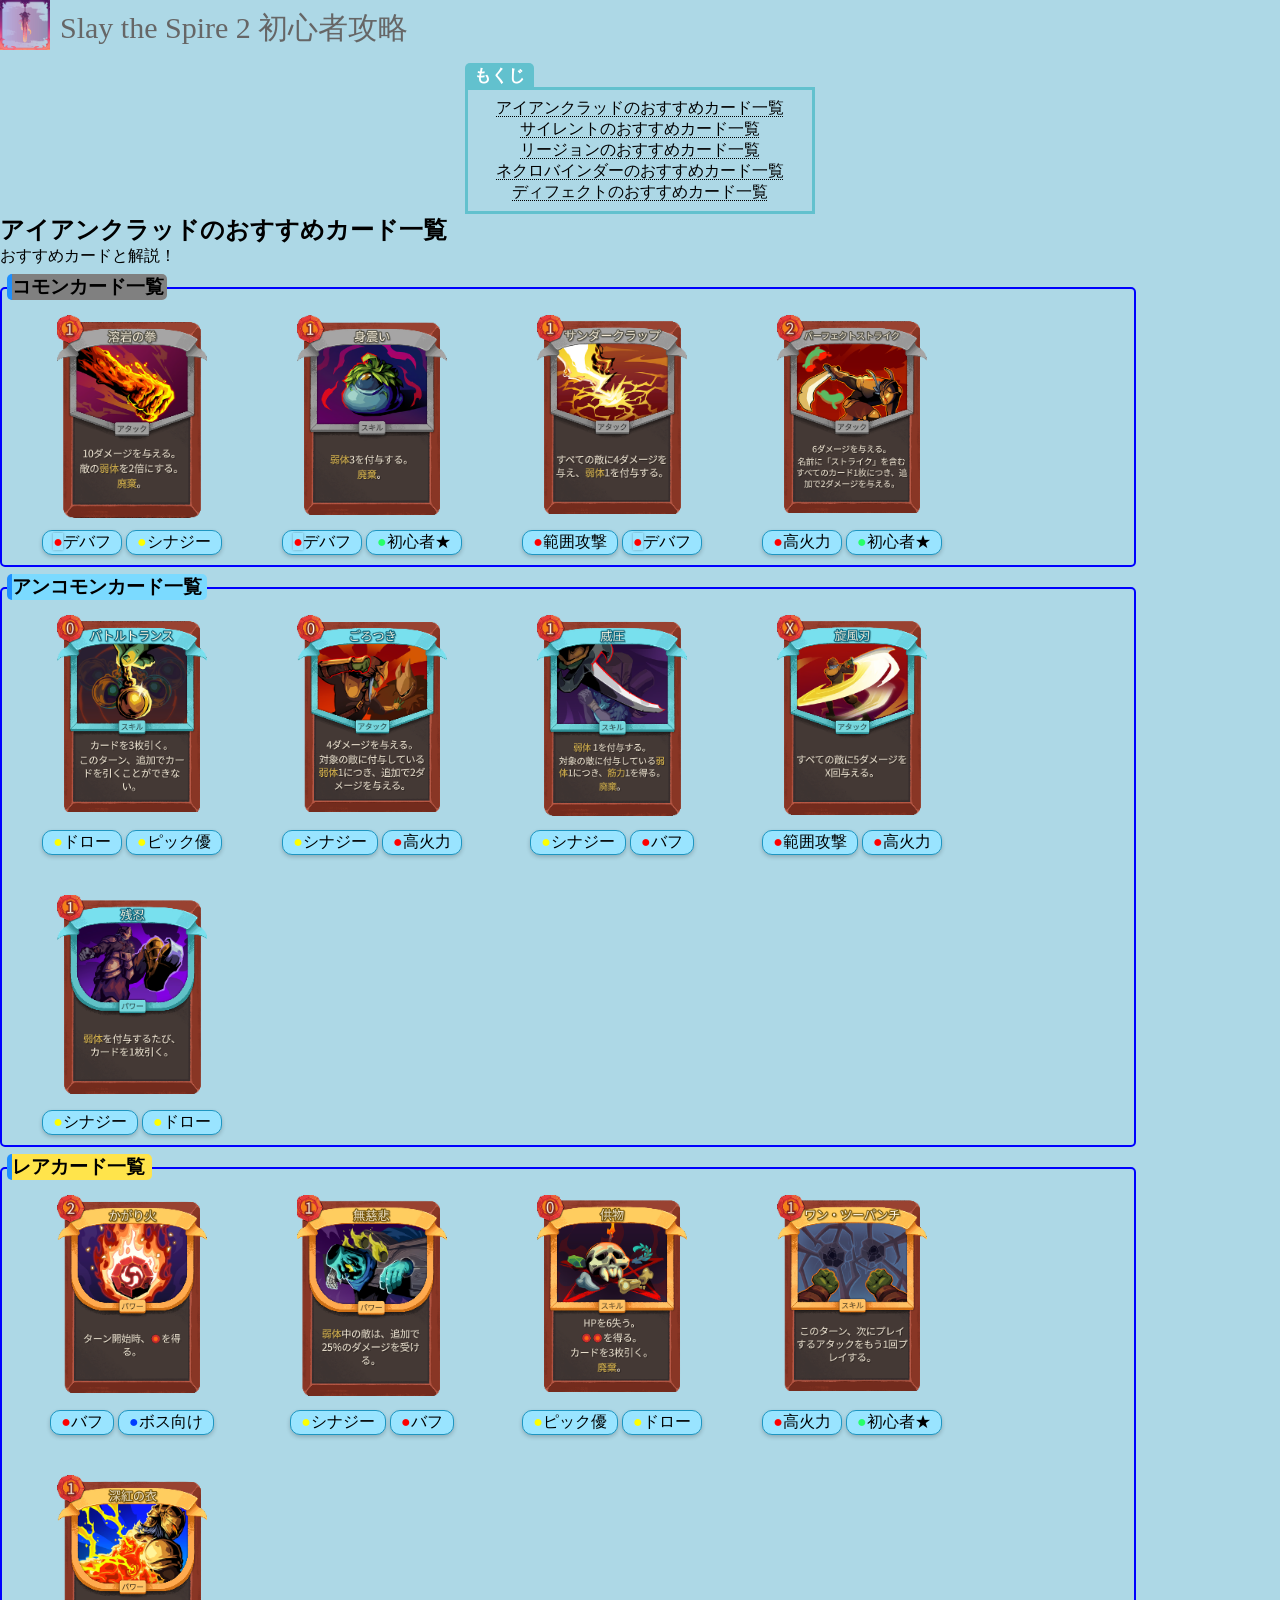
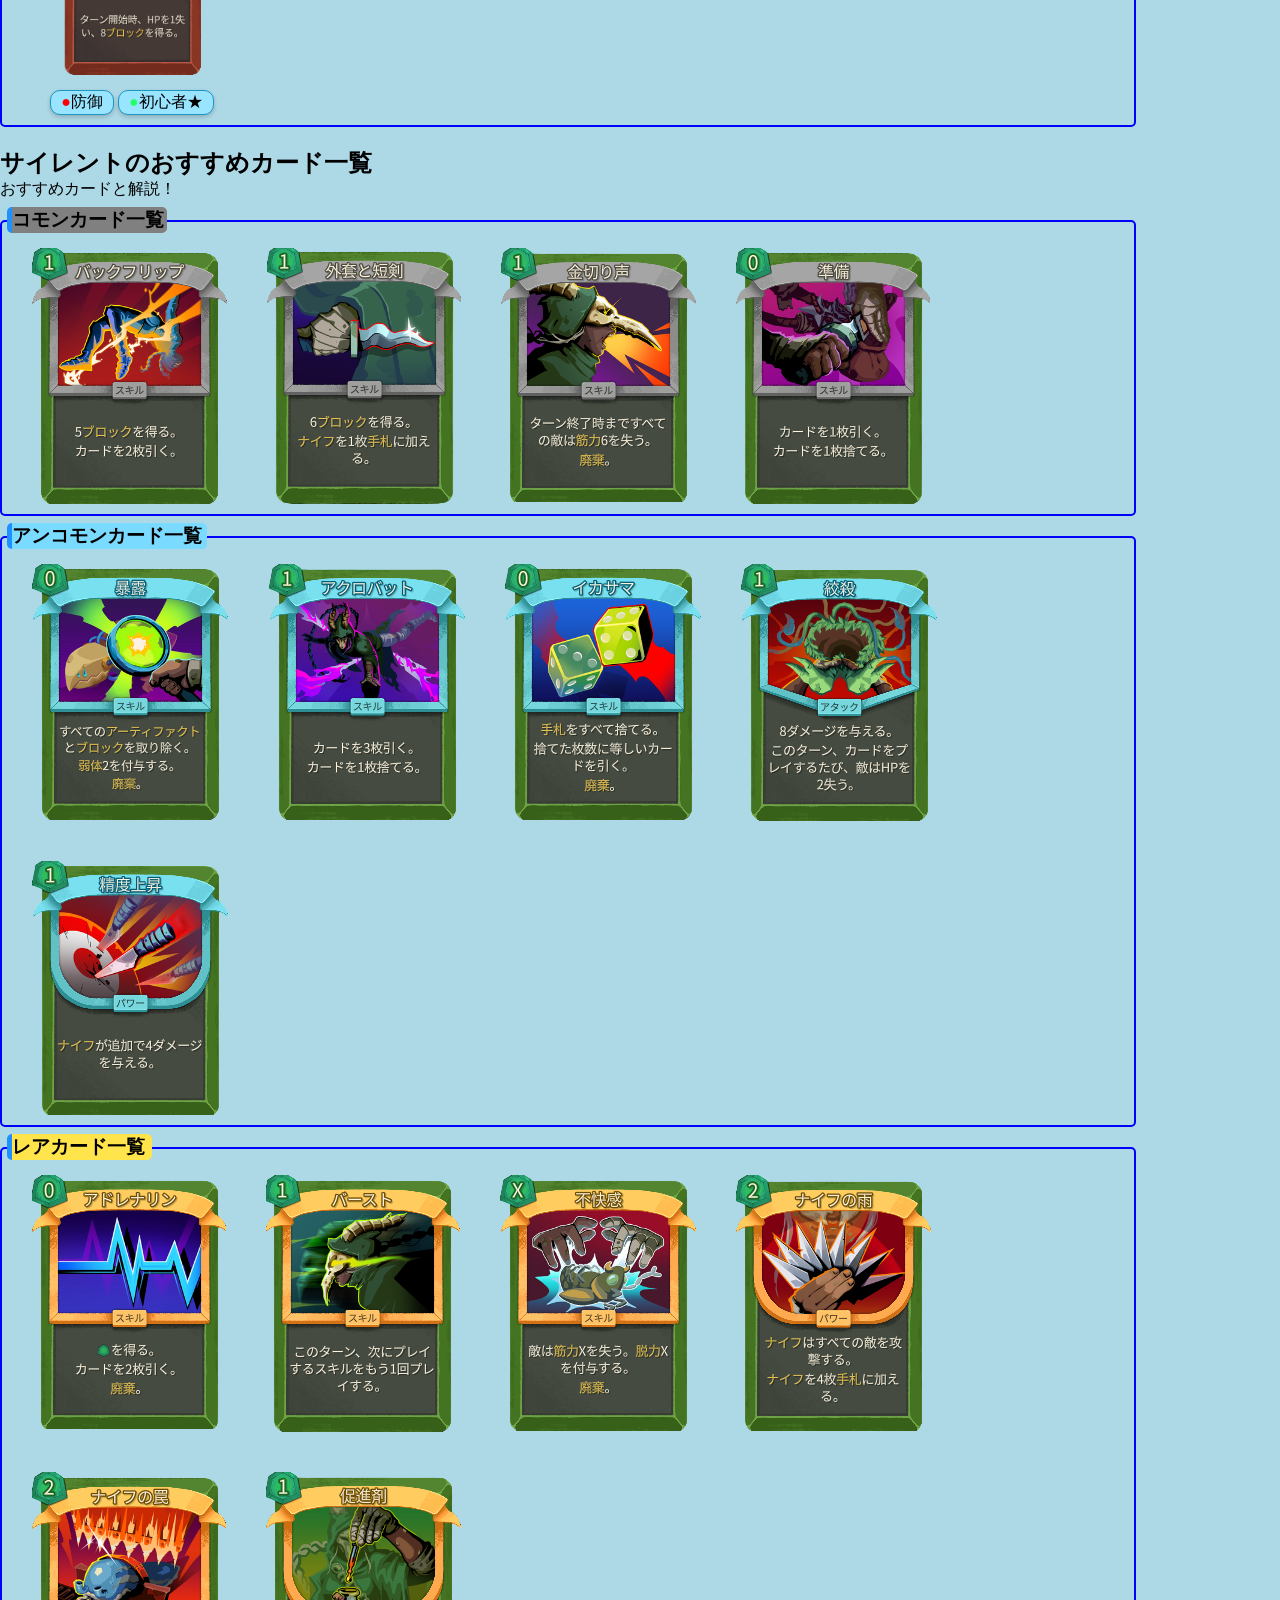
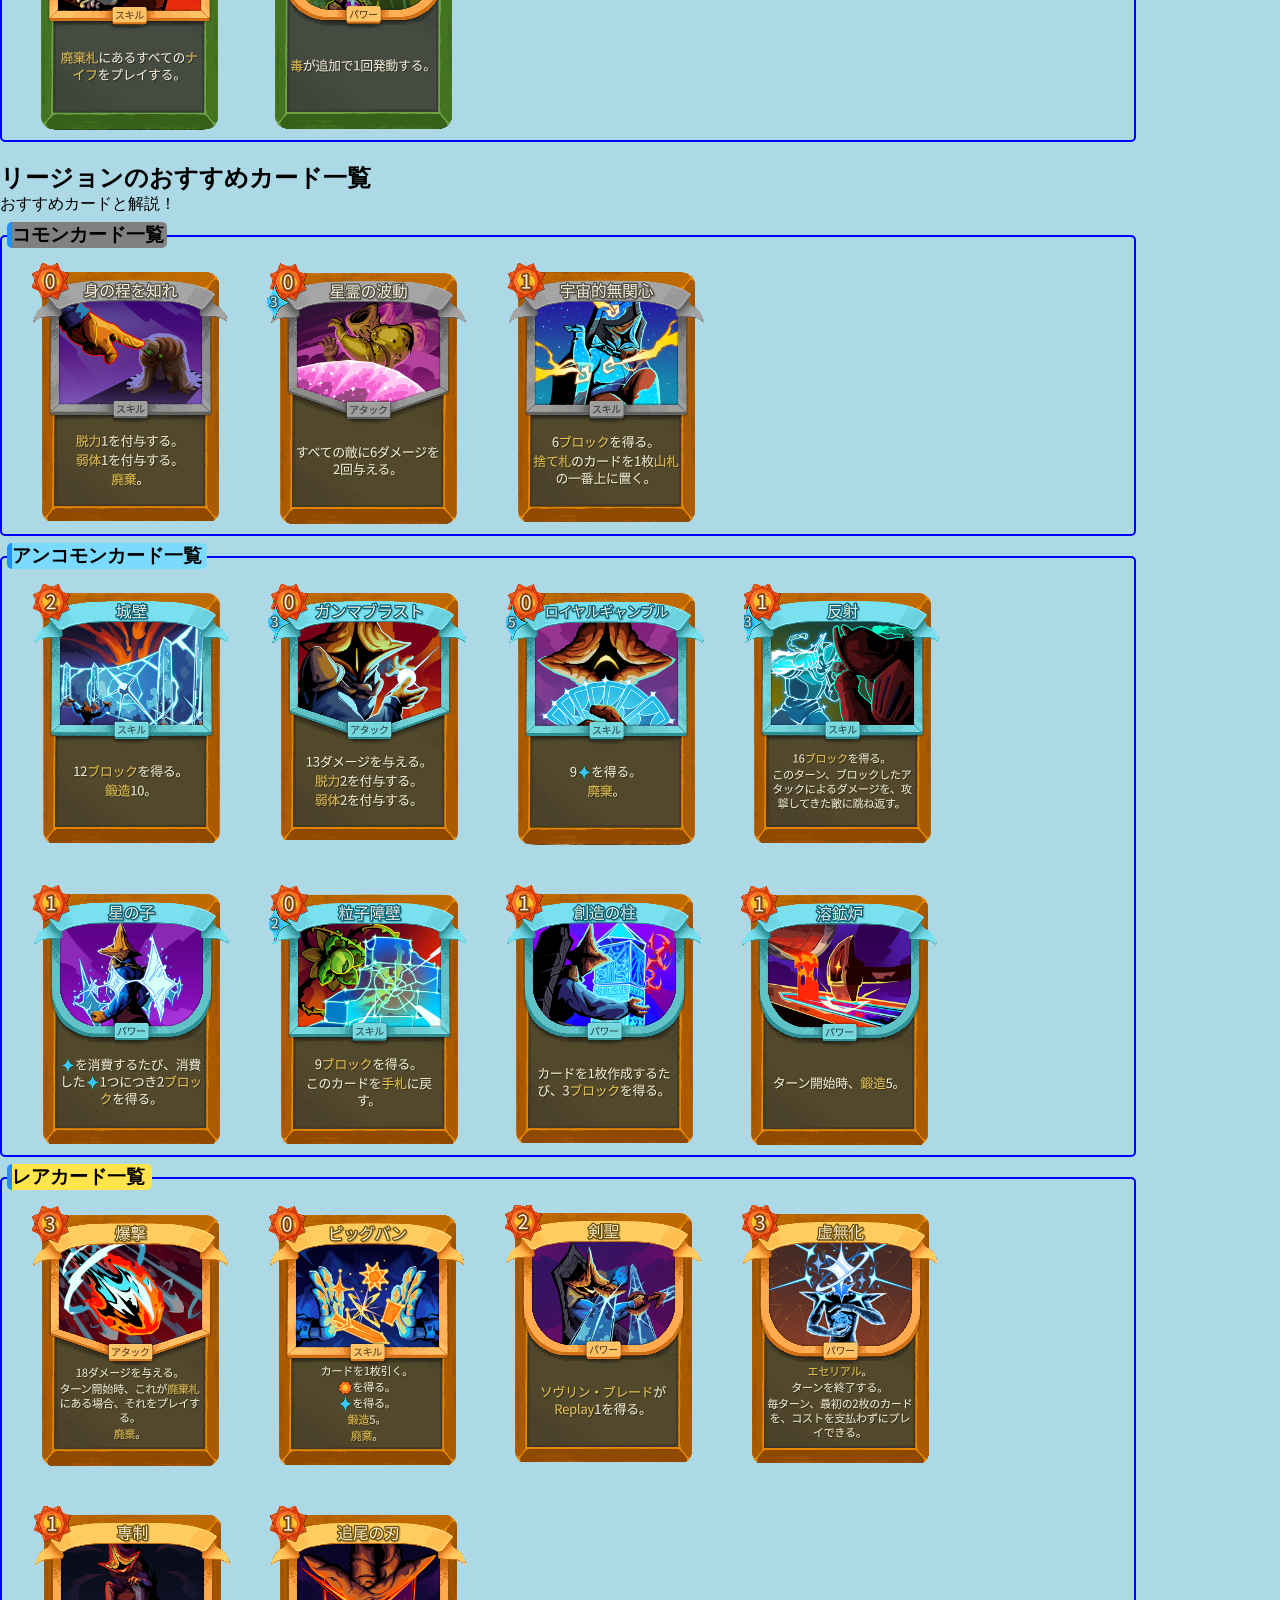
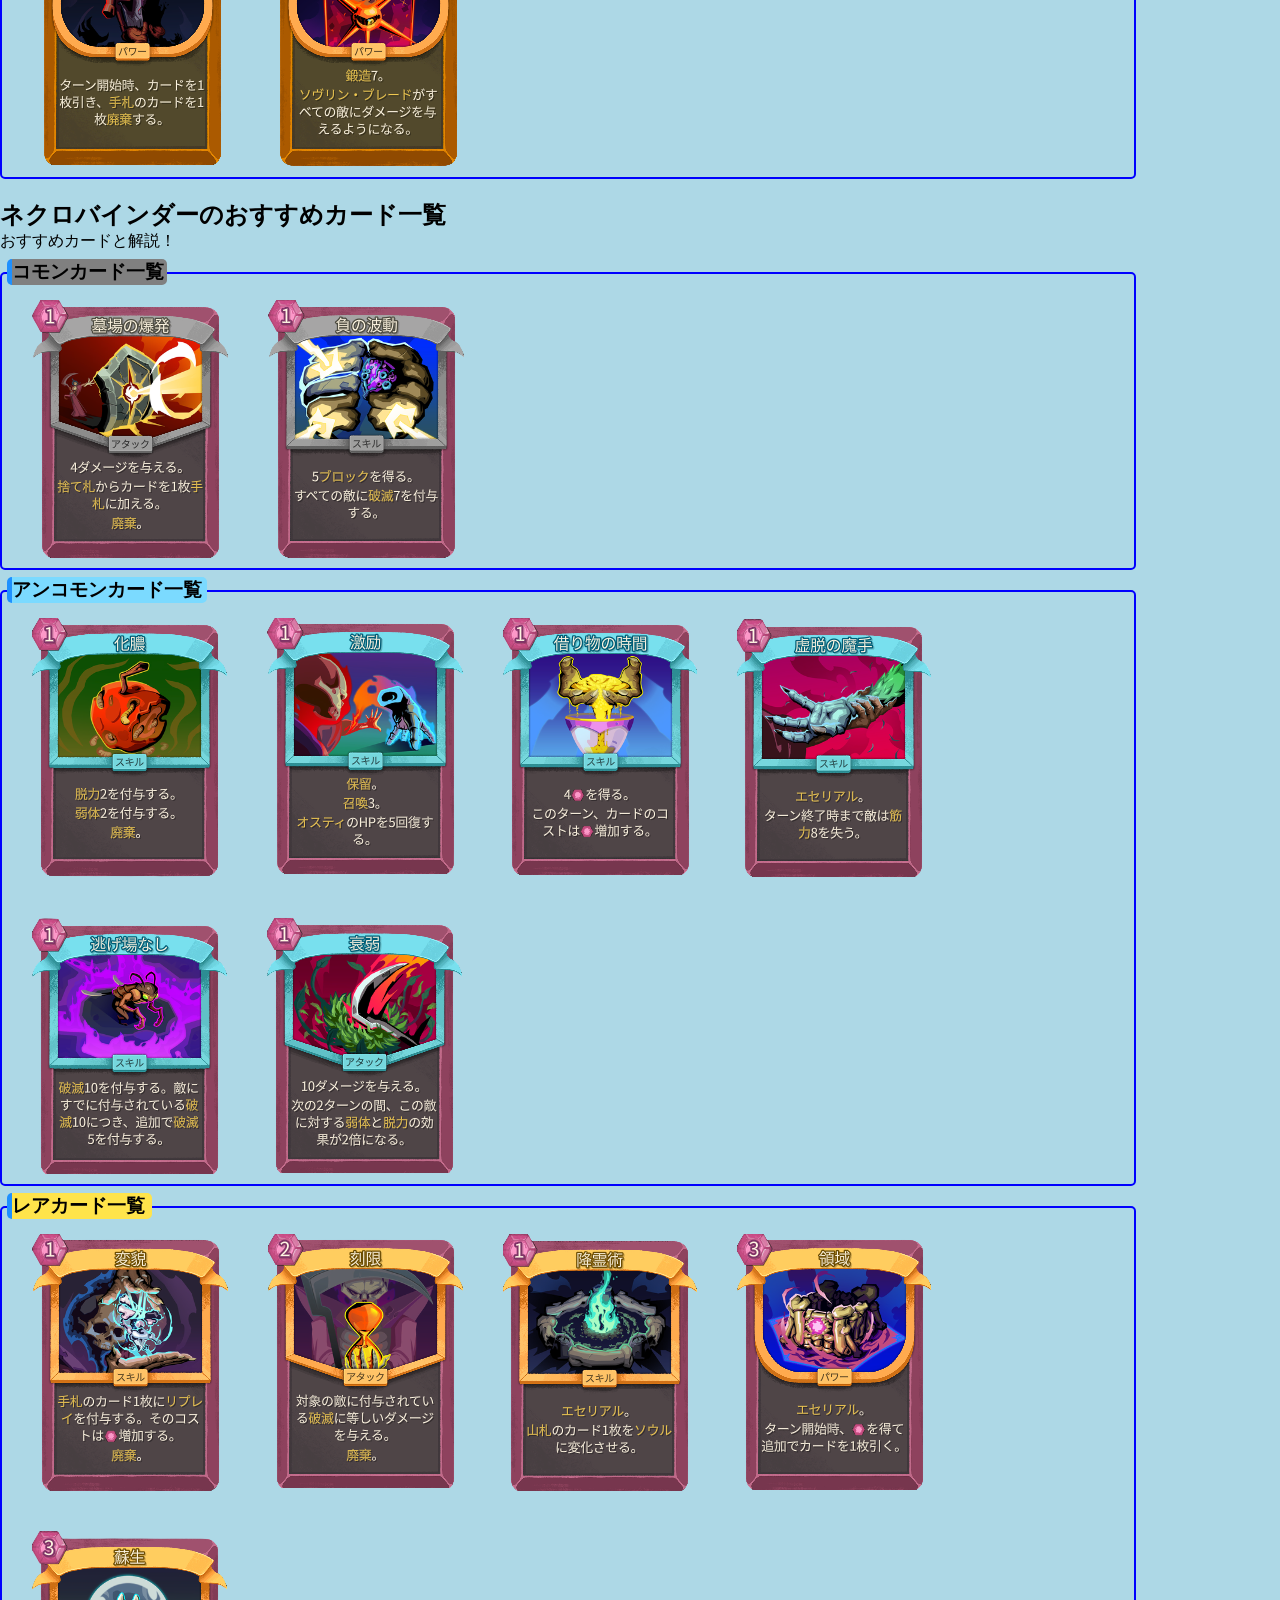
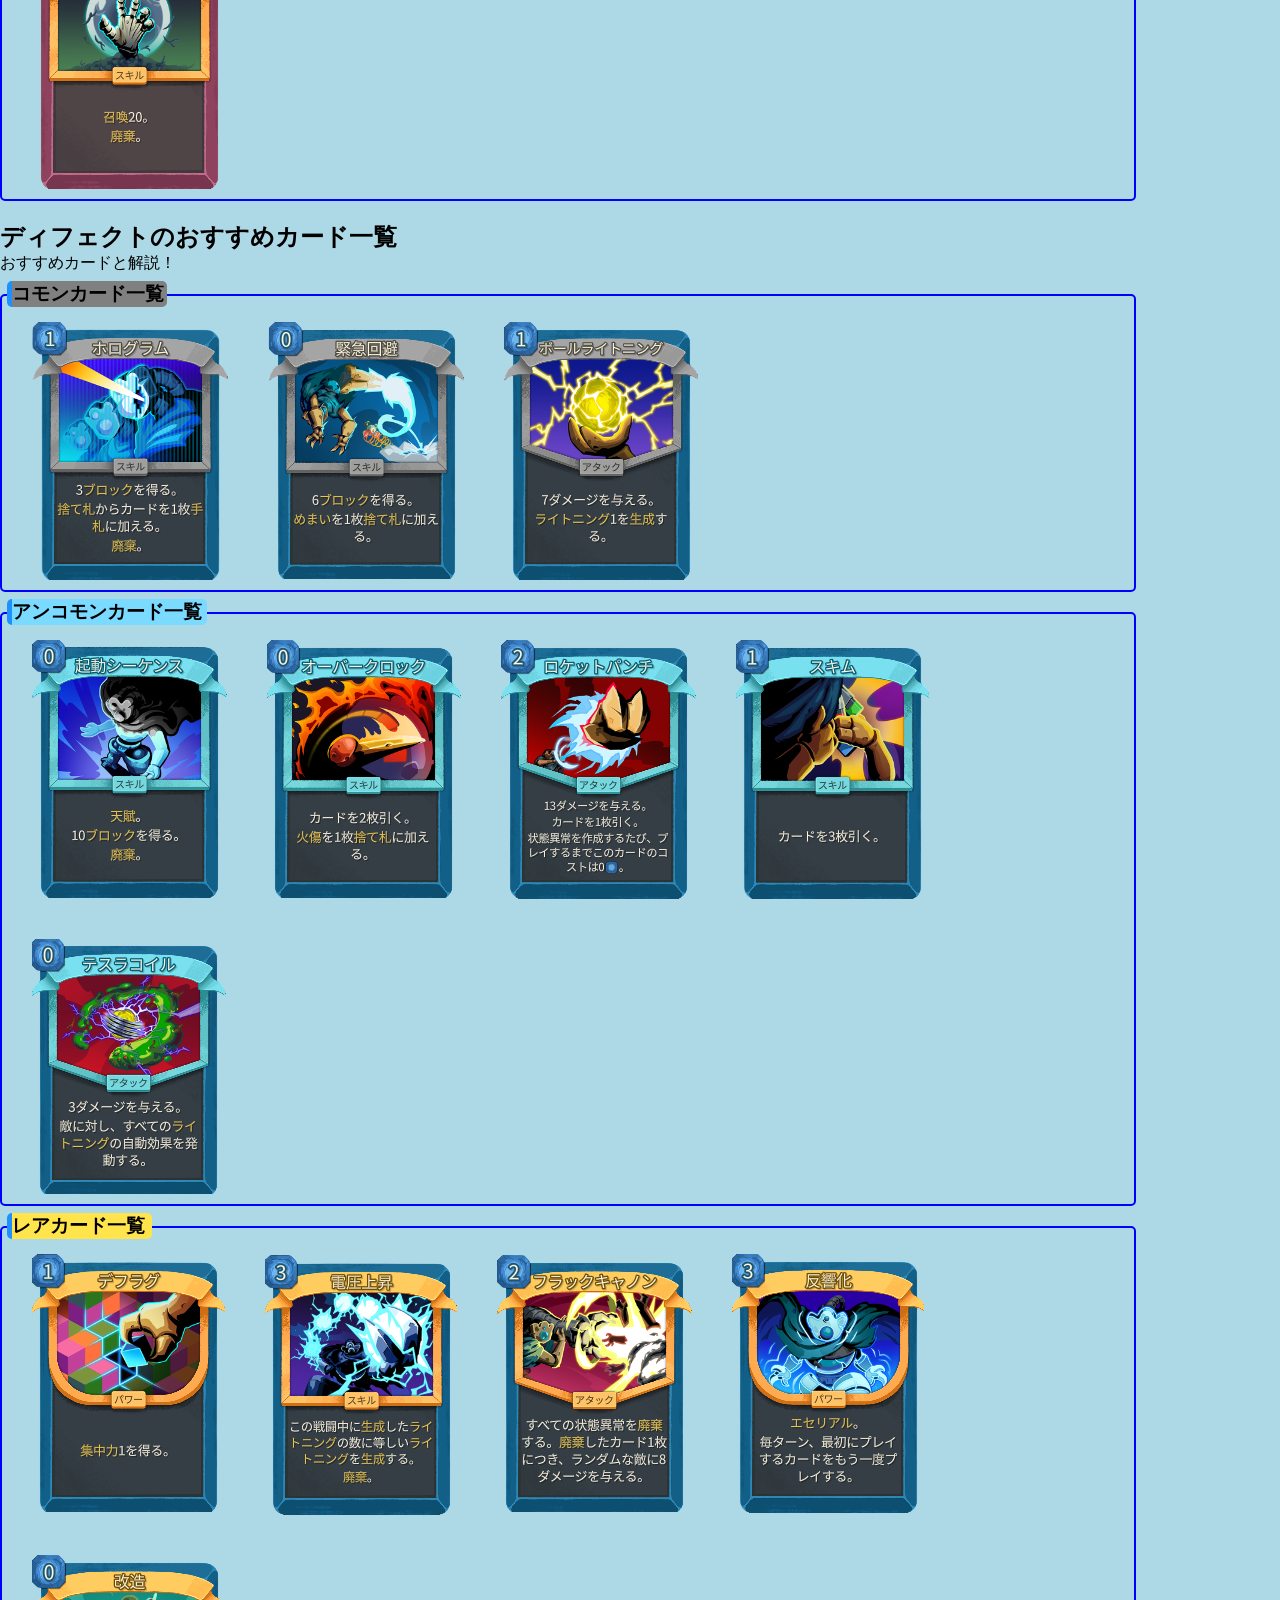
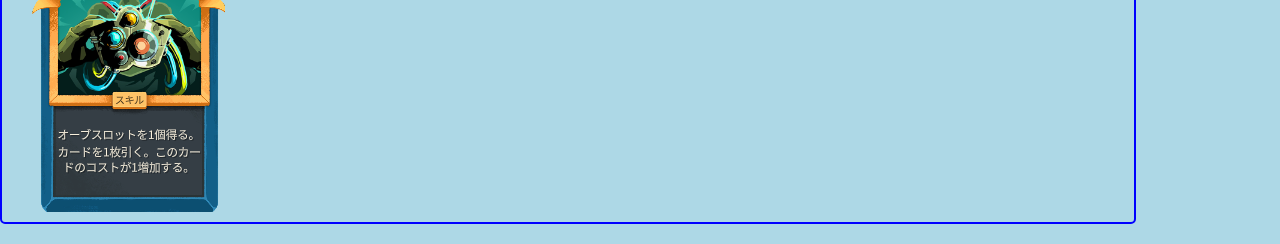
==== commit 7f28fbb7: "アイクラのタグ付け終了色分け分けも終了" ====
--- a/StSpage/faboCard.html
+++ b/StSpage/faboCard.html
@@ -120,36 +120,36 @@
                         <div class="ItemContainer">
                             <img src="../StSpage/img/charCard/Crad/rare/fire.png" alt="かがり火">
                                 <div class="kagaribiTag">
-                                    <span class="tag"><span class="synergy">●</span>シナジー</span>
-                                    <span class="tag"><span class="droww">●</span>ドロー</span>
+                                    <span class="tag"><span class="buff">●</span>バフ</span>
+                                    <span class="tag"><span class="boss">●</span>ボス向け</span>
                                 </div>
                         </div>
                         <div class="ItemContainer">
                             <img src="../StSpage/img/charCard/Crad/rare/image-Photoroom.png" alt="無慈悲">
                                 <div class="muzihiTag">
                                     <span class="tag"><span class="synergy">●</span>シナジー</span>
-                                    <span class="tag"><span class="droww">●</span>ドロー</span>
+                                    <span class="tag"><span class="buff">●</span>バフ</span>
                                 </div>
                         </div>
                         <div class="ItemContainer">
                             <img src="../StSpage/img/charCard/Crad/rare/kumotu.png" alt="供物">
                                 <div class="kumotsuTag">
-                                    <span class="tag"><span class="synergy">●</span>シナジー</span>
+                                    <span class="tag"><span class="pick">●</span>ピック優</span>
                                     <span class="tag"><span class="droww">●</span>ドロー</span>
                                 </div>
                         </div>
                         <div class="ItemContainer">
                             <img src="../StSpage/img/charCard/Crad/rare/onetwoPanch.png" alt="ワン・ツー・パンチ">
                                 <div class="onetwoPanchTag">
-                                    <span class="tag"><span class="synergy">●</span>シナジー</span>
-                                    <span class="tag"><span class="droww">●</span>ドロー</span>
+                                    <span class="tag"><span class="attack">●</span>高火力</span>
+                                    <span class="tag"><span class="beginner">●</span>初心者★</span>
                                 </div>
                         </div>
                         <div class="ItemContainer">
                             <img src="../StSpage/img/charCard/Crad/rare/sinkunokoromo.png" alt="真紅の衣">
                                 <div class="sinkunokoromoTag">
-                                    <span class="tag"><span class="synergy">●</span>シナジー</span>
-                                    <span class="tag"><span class="droww">●</span>ドロー</span>
+                                    <span class="tag"><span class="defence">●</span>防御</span>
+                                    <span class="tag"><span class="beginner">●</span>初心者★</span>
                                 </div>
                         </div>
                     </div>
--- a/StSpage/CSS/style.css
+++ b/StSpage/CSS/style.css
@@ -280,11 +280,13 @@
   margin-top: auto;
 }
 .debuff{
-    color: purple;
-    background-color:#99e4ff;
+    color:  rgb(255, 0, 0);
+    background-color:#99e4ff;
+        box-shadow: 0 0 3px rgba(0,0,0,0.3);
+        border-radius: 3
 }
 .synergy{
-    color:  rgb(190, 190, 0);
+    color:  rgb(255, 255, 0);
     background-color:#99e4ff;
 }
 .beginner{
@@ -292,26 +294,33 @@
     background-color:#99e4ff;
 }
 .attack{
-    color:  rgb(138, 0, 0);
+    color:  rgb(255, 0, 0);
     background-color:#99e4ff;
 }
 .aoe{
-    color:  rgb(148, 148, 148);
+    color:  rgb(255, 0, 0);
     background-color:#99e4ff;
 }
 .droww{
-    color:  rgb(0, 161, 27);
+    color:  rgb(255, 255, 0);
     background-color:#99e4ff;
 }
 .pick{
-    color:  rgb(255, 144, 231);
+    color:  rgb(255, 255, 0);
     background-color:#99e4ff;
 }
 .buff{
     color:  rgb(255, 0, 0);
     background-color:#99e4ff;
 }
-
+.defence{
+    color:  rgb(255, 0, 0);
+    background-color:#99e4ff;
+}
+.boss{
+    color:  rgb(0, 60, 255);
+    background-color:#99e4ff;
+}
 /* .youganTag{
     margin-left: 10px;
 }
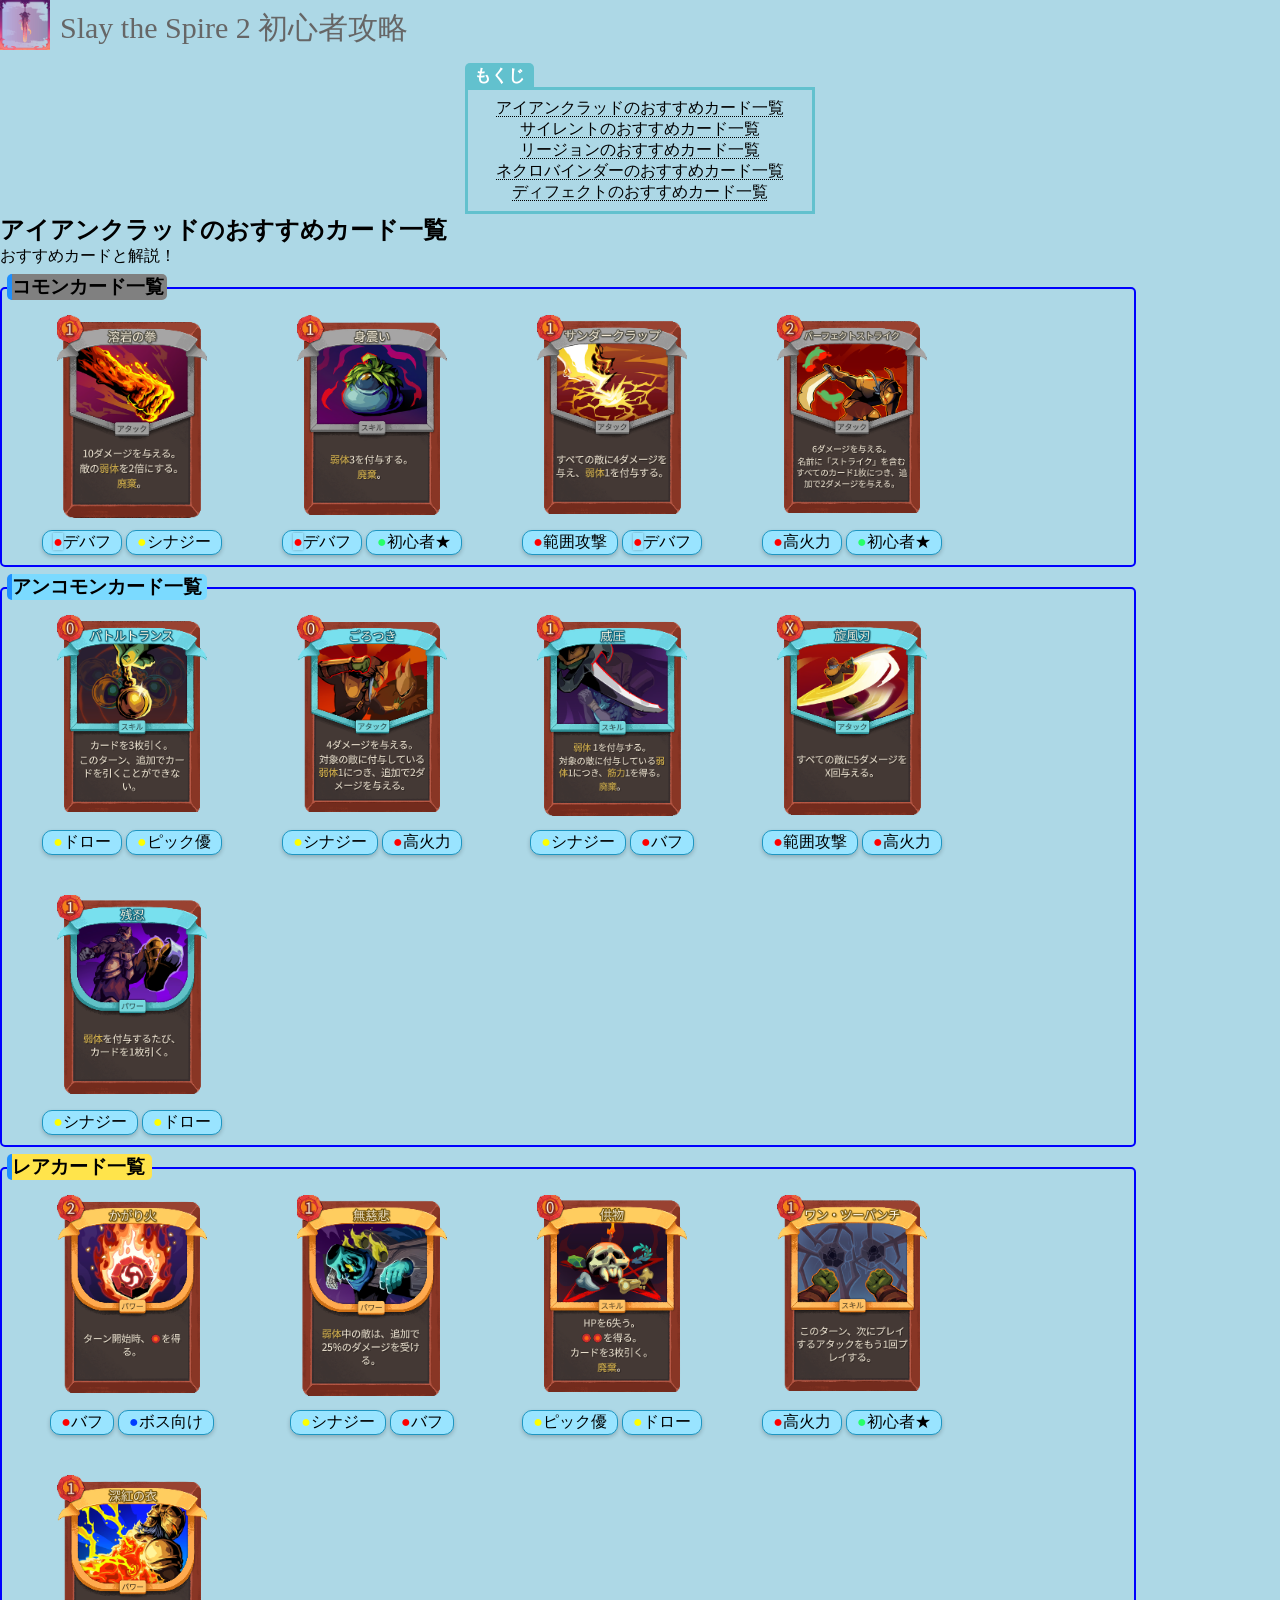
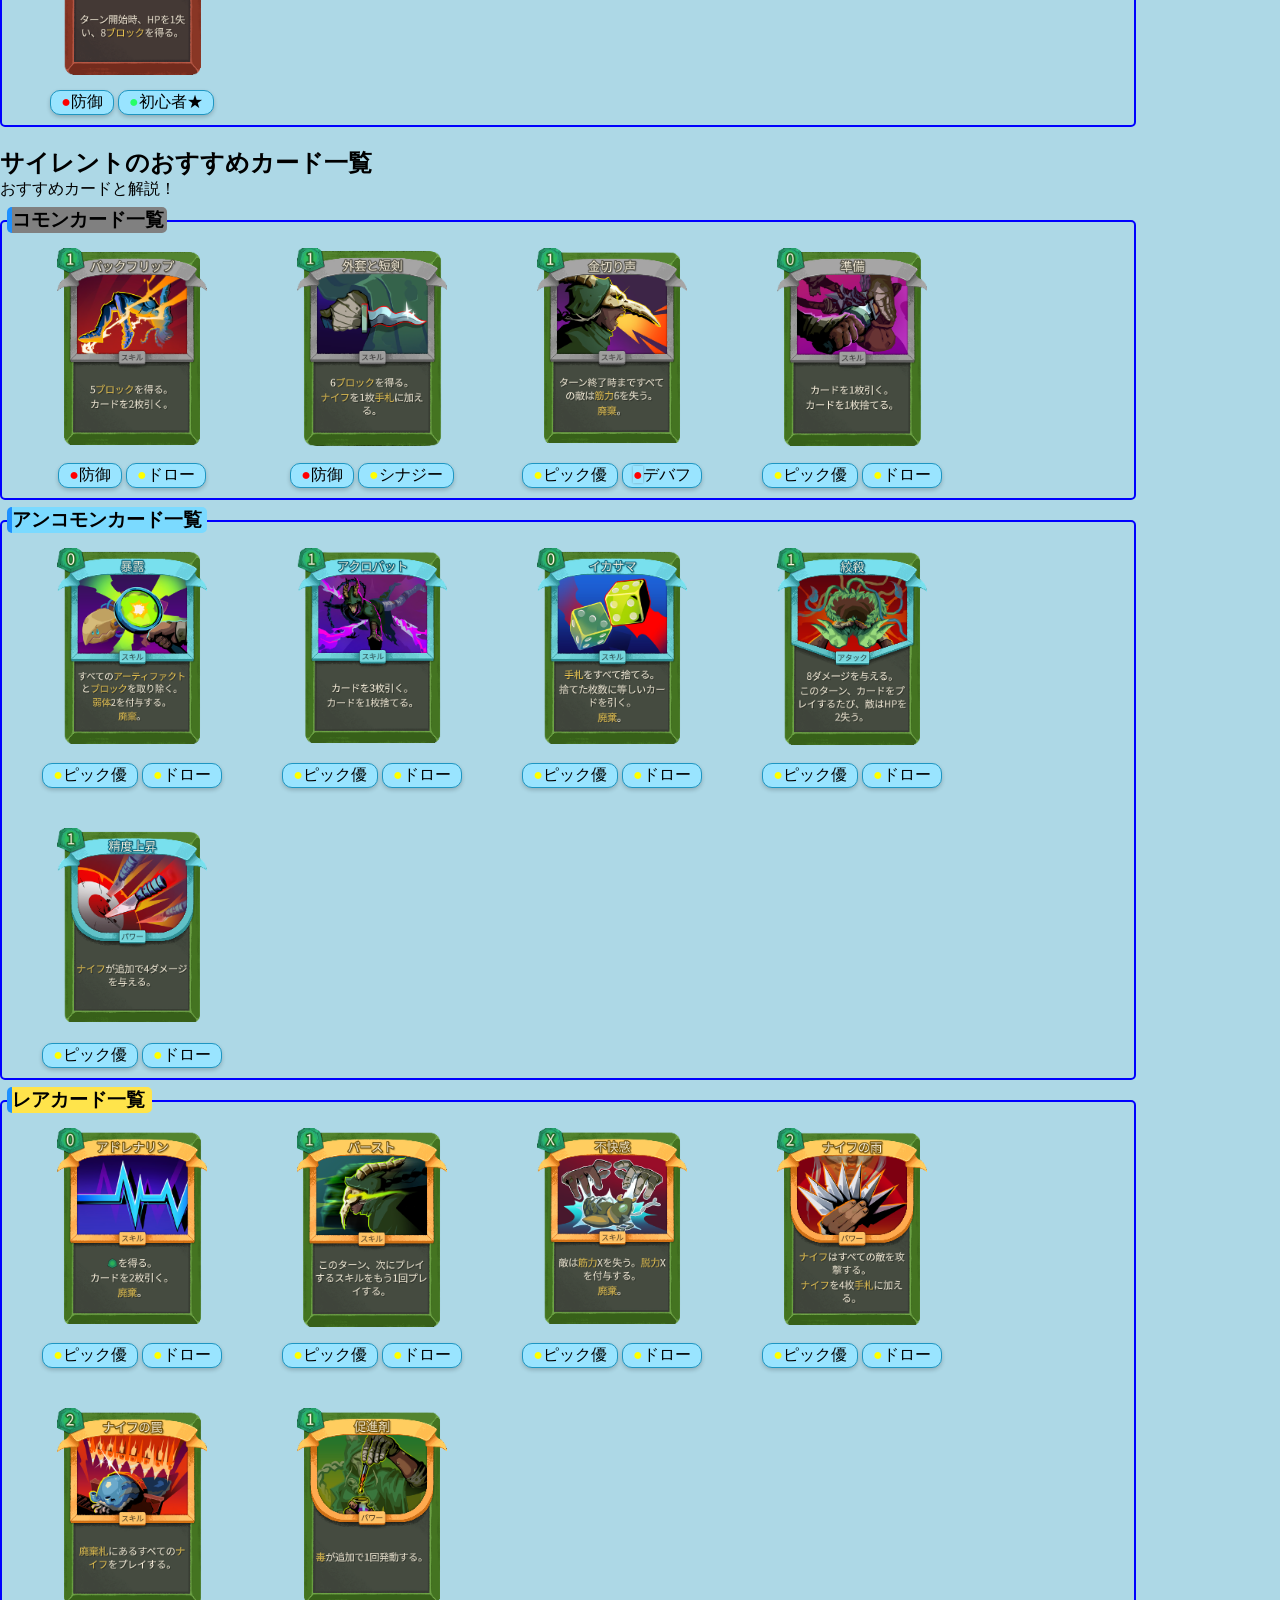
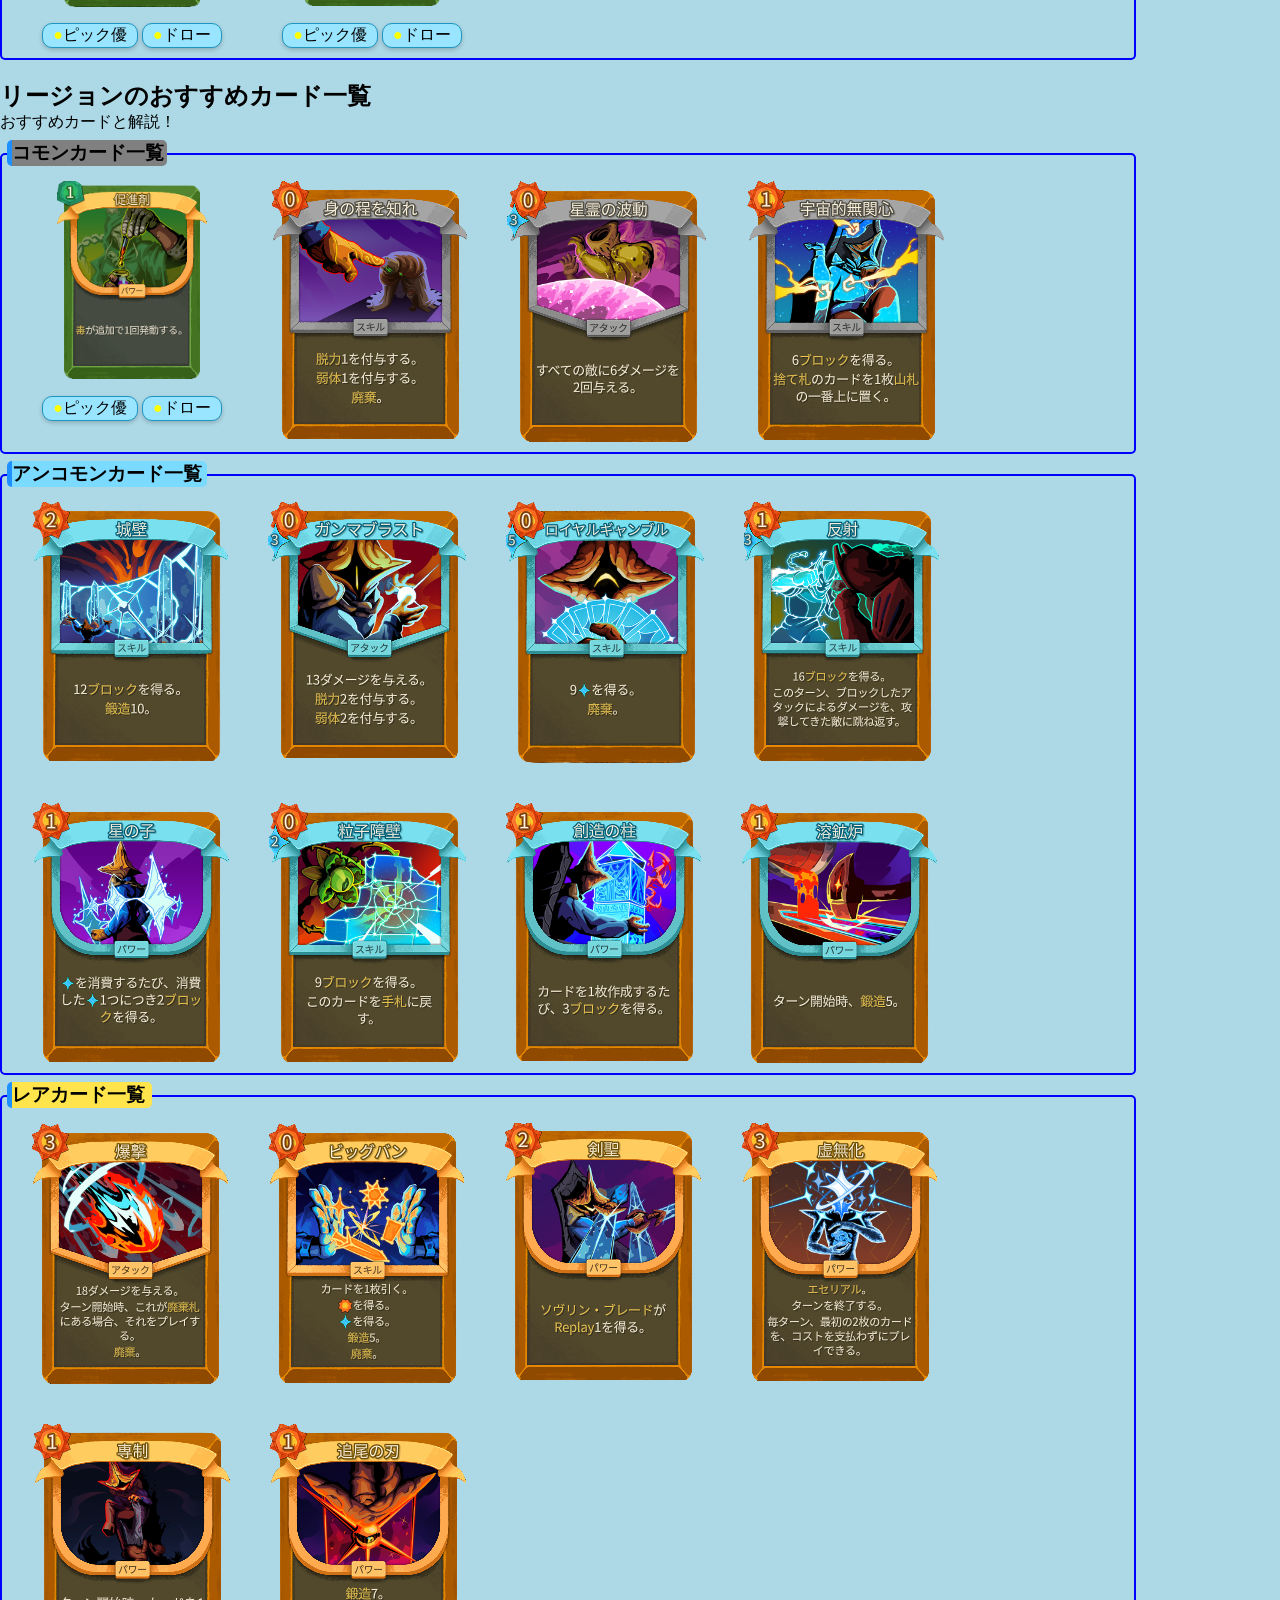
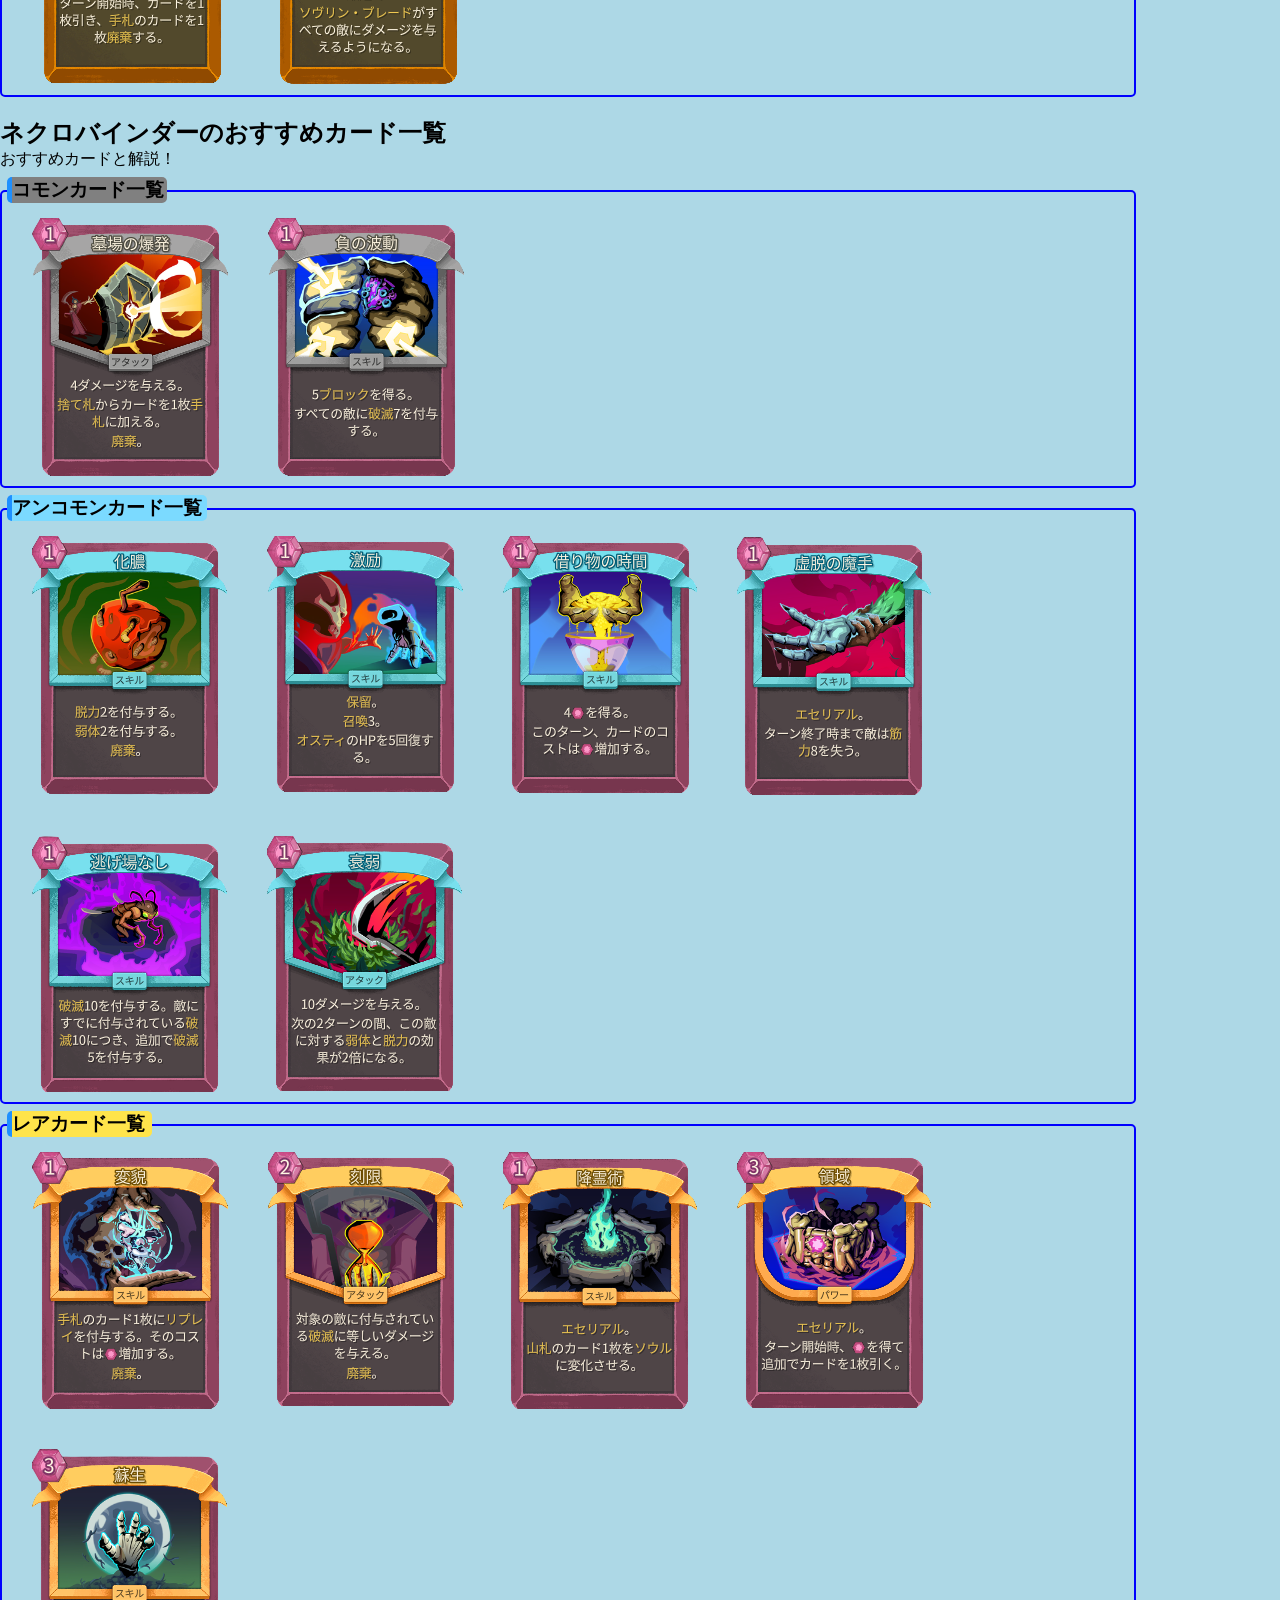
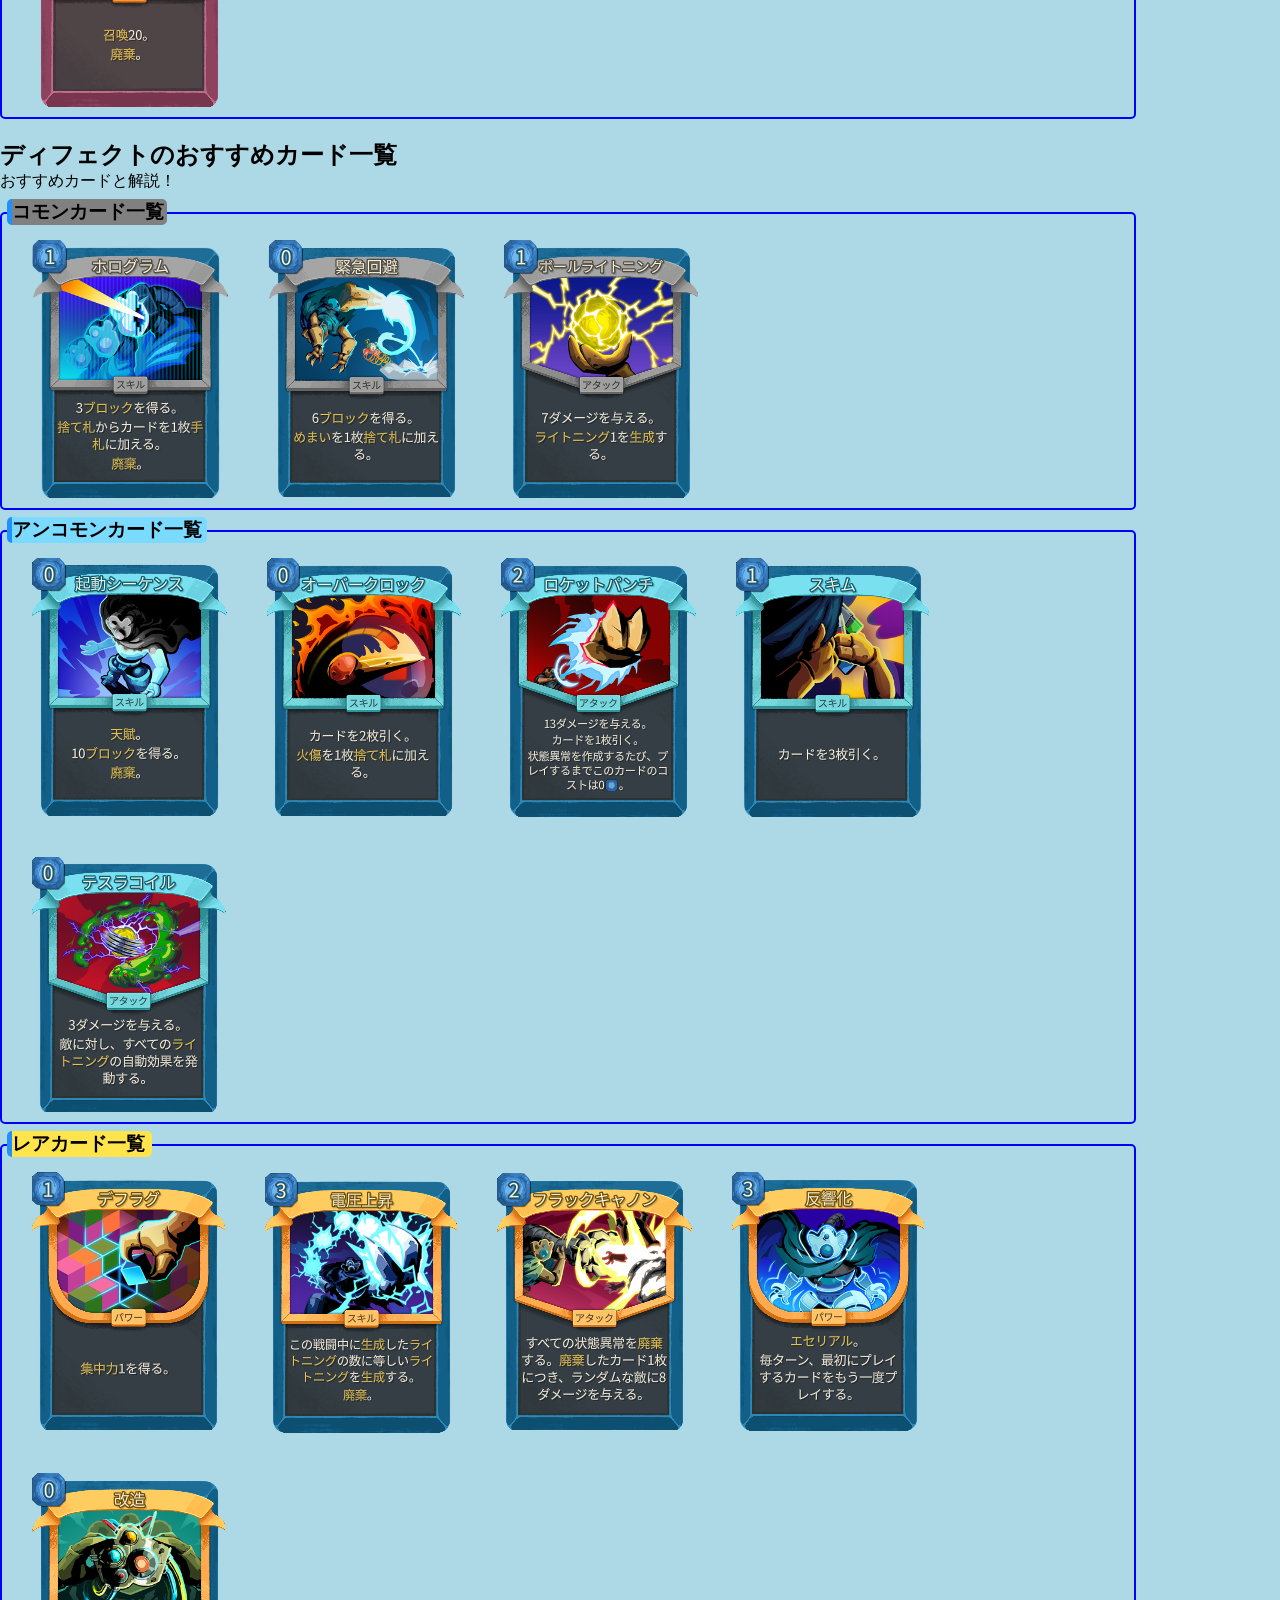
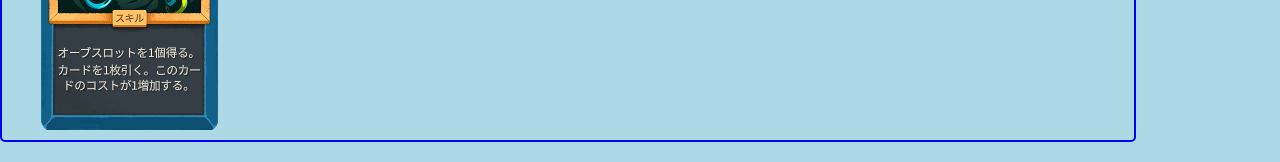
==== commit 26e13542: "タグ追加" ====
--- a/StSpage/faboCard.html
+++ b/StSpage/faboCard.html
@@ -162,32 +162,124 @@
             <div class="borderPoint">
                 <h3 class="commonHeader">コモンカード一覧</h3>
                 <div class="cardSize">
+                    <div class="ItemContainer">
                         <img src="../StSpage/img/charCard/Silent/common/backflip.png" alt="バックフリップ">
+                            <div class="backflipTag">
+                                <span class="tag"><span class="defence">●</span>防御</span>
+                                <span class="tag"><span class="droww">●</span>ドロー</span>
+                            </div>
+                    </div>
+                    <div class="ItemContainer">
                         <img src="../StSpage/img/charCard/Silent/common/gaisintanken.png" alt="外套と短剣">
+                            <div class="gaitoutotankenTag">
+                                <span class="tag"><span class="defence">●</span>防御</span>
+                                <span class="tag"><span class="synergy">●</span>シナジー</span>
+                            </div>
+                    </div>    
+                    <div class="ItemContainer">
                         <img src="../StSpage/img/charCard/Silent/common/kanakirigoe.png" alt="金切り声">
+                            <div class="gaitoutotankenTag">
+                                <span class="tag"><span class="pick">●</span>ピック優</span>
+                                <span class="tag"><span class="debuff">●</span>デバフ</span>
+                            </div>
+                    </div>    
+                    <div class="ItemContainer">
                         <img src="../StSpage/img/charCard/Silent/common/ready.png" alt="準備">
+                            <div class="gaitoutotankenTag">
+                                <span class="tag"><span class="pick">●</span>ピック優</span>
+                                <span class="tag"><span class="droww">●</span>ドロー</span>
+                            </div>
+                    </div>
+
+
                 </div>
             </div>
             <div class="borderPoint">
                 <h3 class="uncommonHeader">アンコモンカード一覧</h3>
                 <div class="cardSize">
+                    <div class="ItemContainer">
                         <img src="../StSpage/img/charCard/Silent/uncommon/bakuro.png" alt="暴露">
+                            <div class="gaitoutotankenTag">
+                                <span class="tag"><span class="pick">●</span>ピック優</span>
+                                <span class="tag"><span class="droww">●</span>ドロー</span>
+                            </div>
+                    </div>
+                    <div class="ItemContainer">
                         <img src="../StSpage/img/charCard/Silent/uncommon/icrobat.png" alt="アクロバット">
+                            <div class="gaitoutotankenTag">
+                                <span class="tag"><span class="pick">●</span>ピック優</span>
+                                <span class="tag"><span class="droww">●</span>ドロー</span>
+                            </div>
+                    </div>
+                    <div class="ItemContainer">
                         <img src="../StSpage/img/charCard/Silent/uncommon/ikasama.png" alt="イカサマ">
+                            <div class="gaitoutotankenTag">
+                                <span class="tag"><span class="pick">●</span>ピック優</span>
+                                <span class="tag"><span class="droww">●</span>ドロー</span>
+                            </div>
+                    </div>
+                    <div class="ItemContainer">
                         <img src="../StSpage/img/charCard/Silent/uncommon/kousatu.png" alt="絞殺">
+                            <div class="gaitoutotankenTag">
+                                <span class="tag"><span class="pick">●</span>ピック優</span>
+                                <span class="tag"><span class="droww">●</span>ドロー</span>
+                            </div>
+                    </div>
+                    <div class="ItemContainer">
                         <img src="../StSpage/img/charCard/Silent/uncommon/seido.png" alt="精度上昇">
-                </div>
-            </div>
-            <div class="borderPoint">
-                        <h3 class="rareHeader">レアカード一覧</h3>
-                        <div class="cardSize">
+                            <div class="gaitoutotankenTag">
+                                <span class="tag"><span class="pick">●</span>ピック優</span>
+                                <span class="tag"><span class="droww">●</span>ドロー</span>
+                            </div>
+                    </div>
+                </div>
+            </div>
+            <div class="borderPoint">
+                    <h3 class="rareHeader">レアカード一覧</h3>
+                    <div class="cardSize">
+                        <div class="ItemContainer">
                                 <img src="../StSpage/img/charCard/Silent/rare/adlenalin.png" alt="アドレナリン">
+                                <div class="gaitoutotankenTag">
+                                    <span class="tag"><span class="pick">●</span>ピック優</span>
+                                    <span class="tag"><span class="droww">●</span>ドロー</span>
+                                </div>
+                        </div>
+                        <div class="ItemContainer">
                                 <img src="../StSpage/img/charCard/Silent/rare/burst.png" alt="バースト">
+                                <div class="gaitoutotankenTag">
+                                    <span class="tag"><span class="pick">●</span>ピック優</span>
+                                    <span class="tag"><span class="droww">●</span>ドロー</span>
+                                </div>
+                        </div>
+                        <div class="ItemContainer">
                                 <img src="../StSpage/img/charCard/Silent/rare/fukaikan.png" alt="不快感">
+                                <div class="gaitoutotankenTag">
+                                    <span class="tag"><span class="pick">●</span>ピック優</span>
+                                    <span class="tag"><span class="droww">●</span>ドロー</span>
+                                </div>
+                        </div>
+                        <div class="ItemContainer">
                                 <img src="../StSpage/img/charCard/Silent/rare/kniferain.png" alt="ナイフの雨">
+                                <div class="gaitoutotankenTag">
+                                    <span class="tag"><span class="pick">●</span>ピック優</span>
+                                    <span class="tag"><span class="droww">●</span>ドロー</span>
+                                </div>
+                        </div>
+                        <div class="ItemContainer">
                                 <img src="../StSpage/img/charCard/Silent/rare/knifetotrap.png" alt="ナイフの罠">
+                                <div class="gaitoutotankenTag">
+                                    <span class="tag"><span class="pick">●</span>ピック優</span>
+                                    <span class="tag"><span class="droww">●</span>ドロー</span>
+                                </div>
+                        </div>
+                        <div class="ItemContainer">
                                 <img src="../StSpage/img/charCard/Silent/rare/sokusinzai.png" alt="促進剤">
-                        </div>
+                                <div class="gaitoutotankenTag">
+                                    <span class="tag"><span class="pick">●</span>ピック優</span>
+                                    <span class="tag"><span class="droww">●</span>ドロー</span>
+                                </div>
+                        </div>
+                    </div>
             </div>
         </section>
         <!-- リージョンのおすすめカードセクション -->
@@ -197,33 +289,40 @@
             <div class="borderPoint">
                 <h3 class="commonHeader">コモンカード一覧</h3>
                 <div class="cardSize">
-                        <img src="../StSpage/img/charCard/Region/common/minohodowosire.png" alt="">
-                        <img src="../StSpage/img/charCard/Region/common/seireinohadou.png" alt="">
-                        <img src="../StSpage/img/charCard/Region/common/spacemukansin.png" alt="">
+                    <div class="ItemContainer">
+                            <img src="../StSpage/img/charCard/Silent/rare/sokusinzai.png" alt="促進剤">
+                            <div class="gaitoutotankenTag">
+                                <span class="tag"><span class="pick">●</span>ピック優</span>
+                                <span class="tag"><span class="droww">●</span>ドロー</span>
+                            </div>
+                    </div>
+                        <img src="../StSpage/img/charCard/Region/common/minohodowosire.png" alt="身の程を知れ">
+                        <img src="../StSpage/img/charCard/Region/common/seireinohadou.png" alt="精霊の波動">
+                        <img src="../StSpage/img/charCard/Region/common/spacemukansin.png" alt="宇宙的無関心">
                 </div>
             </div>
             <div class="borderPoint">
                 <h3 class="uncommonHeader">アンコモンカード一覧</h3>
                 <div class="cardSize">
-                        <img src="../StSpage/img/charCard/Region/uncommon/castlewall.png" alt="">
-                        <img src="../StSpage/img/charCard/Region/uncommon/gammablast.png" alt="">
-                        <img src="../StSpage/img/charCard/Region/uncommon/gample.png" alt="">
-                        <img src="../StSpage/img/charCard/Region/uncommon/hansya.png" alt="">
-                        <img src="../StSpage/img/charCard/Region/uncommon/hosinoko.png" alt="">
-                        <img src="../StSpage/img/charCard/Region/uncommon/ryuusishouheki.png" alt="">
-                        <img src="../StSpage/img/charCard/Region/uncommon/souzounohasira.png" alt="">
-                        <img src="../StSpage/img/charCard/Region/uncommon/youkouro.png" alt="">
+                        <img src="../StSpage/img/charCard/Region/uncommon/castlewall.png" alt="城壁">
+                        <img src="../StSpage/img/charCard/Region/uncommon/gammablast.png" alt="ガンマブラスト">
+                        <img src="../StSpage/img/charCard/Region/uncommon/gample.png" alt="ロイヤルギャンブル">
+                        <img src="../StSpage/img/charCard/Region/uncommon/hansya.png" alt="反射">
+                        <img src="../StSpage/img/charCard/Region/uncommon/hosinoko.png" alt="星の子">
+                        <img src="../StSpage/img/charCard/Region/uncommon/ryuusishouheki.png" alt="粒子障壁">
+                        <img src="../StSpage/img/charCard/Region/uncommon/souzounohasira.png" alt="創造の柱">
+                        <img src="../StSpage/img/charCard/Region/uncommon/youkouro.png" alt="溶鉱炉">
                 </div>
             </div>
             <div class="borderPoint">
                         <h3 class="rareHeader">レアカード一覧</h3>
                         <div class="cardSize">
-                                <img src="../StSpage/img/charCard/Region/rare/bakugeki.png" alt="">
-                                <img src="../StSpage/img/charCard/Region/rare/bigban.png" alt="">
-                                <img src="../StSpage/img/charCard/Region/rare/kensei.png" alt="">
-                                <img src="../StSpage/img/charCard/Region/rare/kyomuka.png" alt="">
-                                <img src="../StSpage/img/charCard/Region/rare/sensei.png" alt="">
-                                <img src="../StSpage/img/charCard/Region/rare/tuibinoyaiba.png" alt="">
+                                <img src="../StSpage/img/charCard/Region/rare/bakugeki.png" alt="爆撃">
+                                <img src="../StSpage/img/charCard/Region/rare/bigban.png" alt="ビッグバン">
+                                <img src="../StSpage/img/charCard/Region/rare/kensei.png" alt="剣聖">
+                                <img src="../StSpage/img/charCard/Region/rare/kyomuka.png" alt="虚無化">
+                                <img src="../StSpage/img/charCard/Region/rare/sensei.png" alt="専制">
+                                <img src="../StSpage/img/charCard/Region/rare/tuibinoyaiba.png" alt="追尾の刃">
                         </div>
             </div>
         </section>
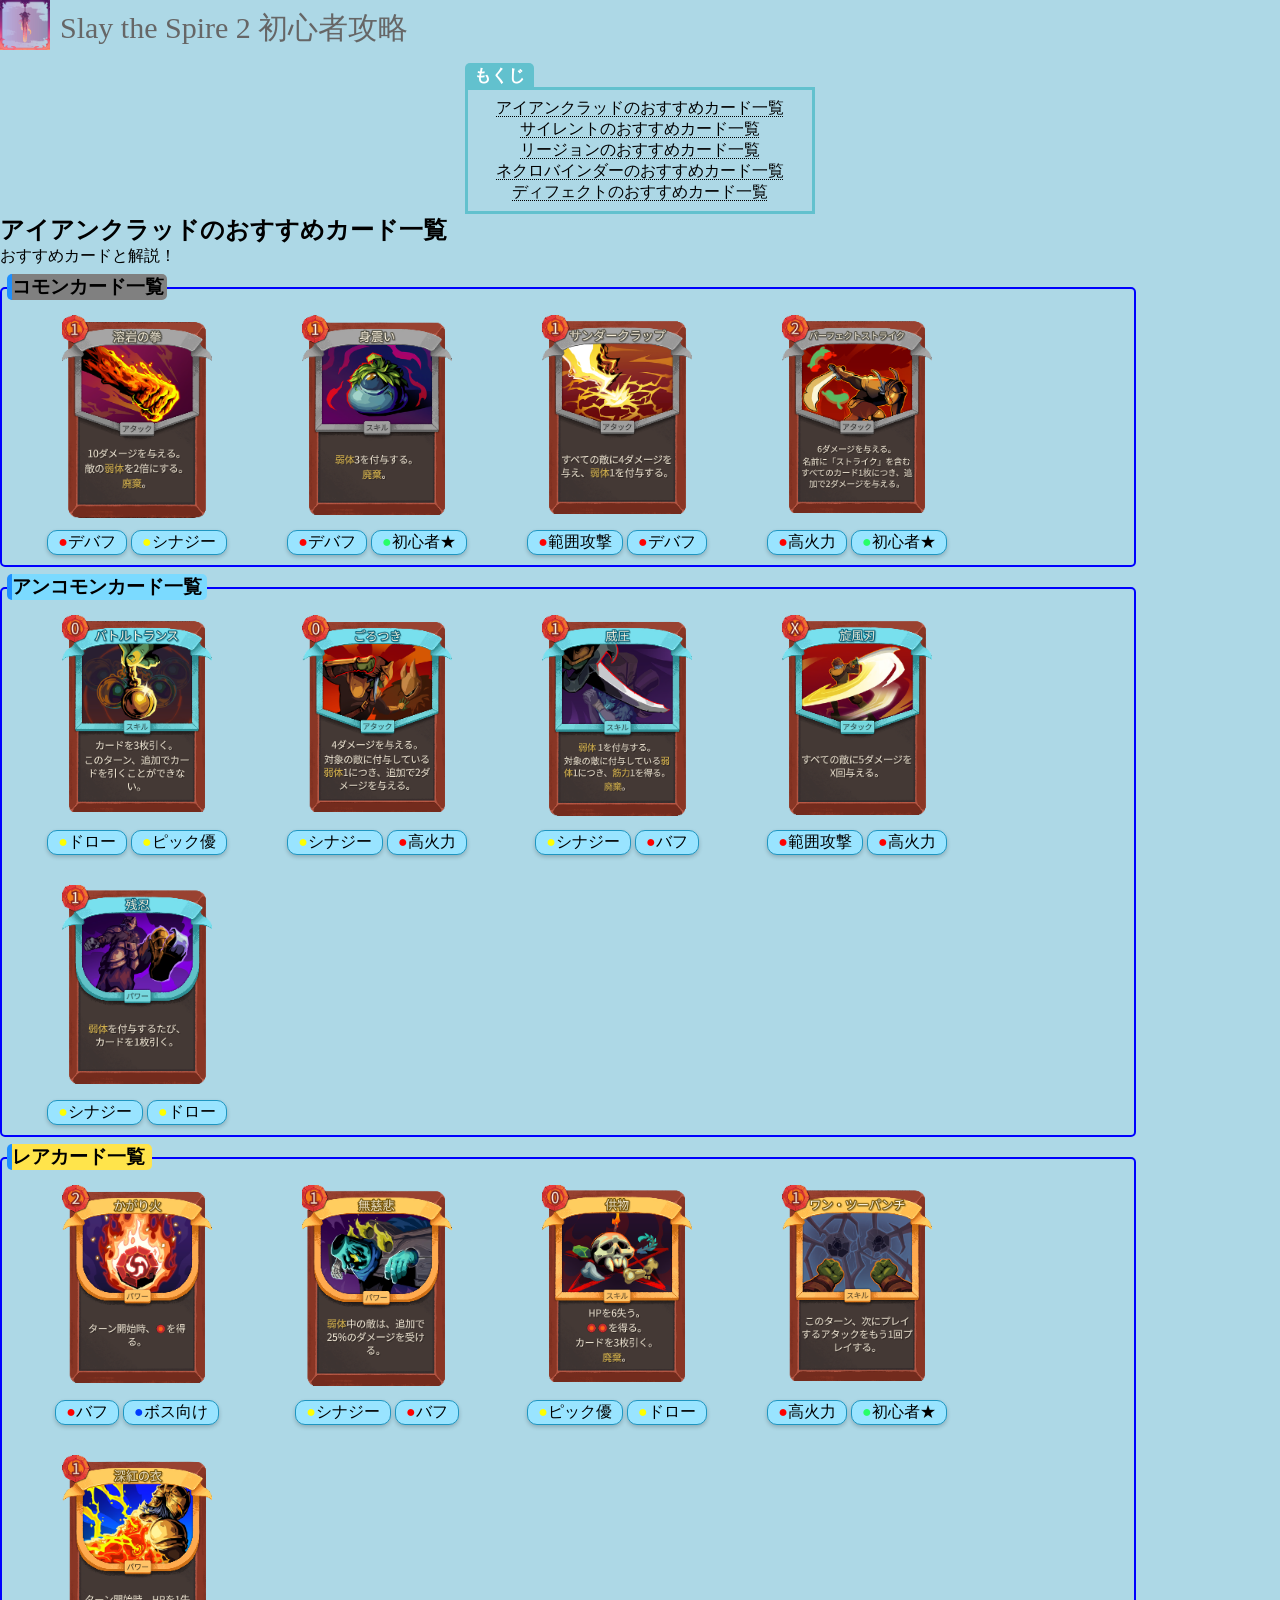
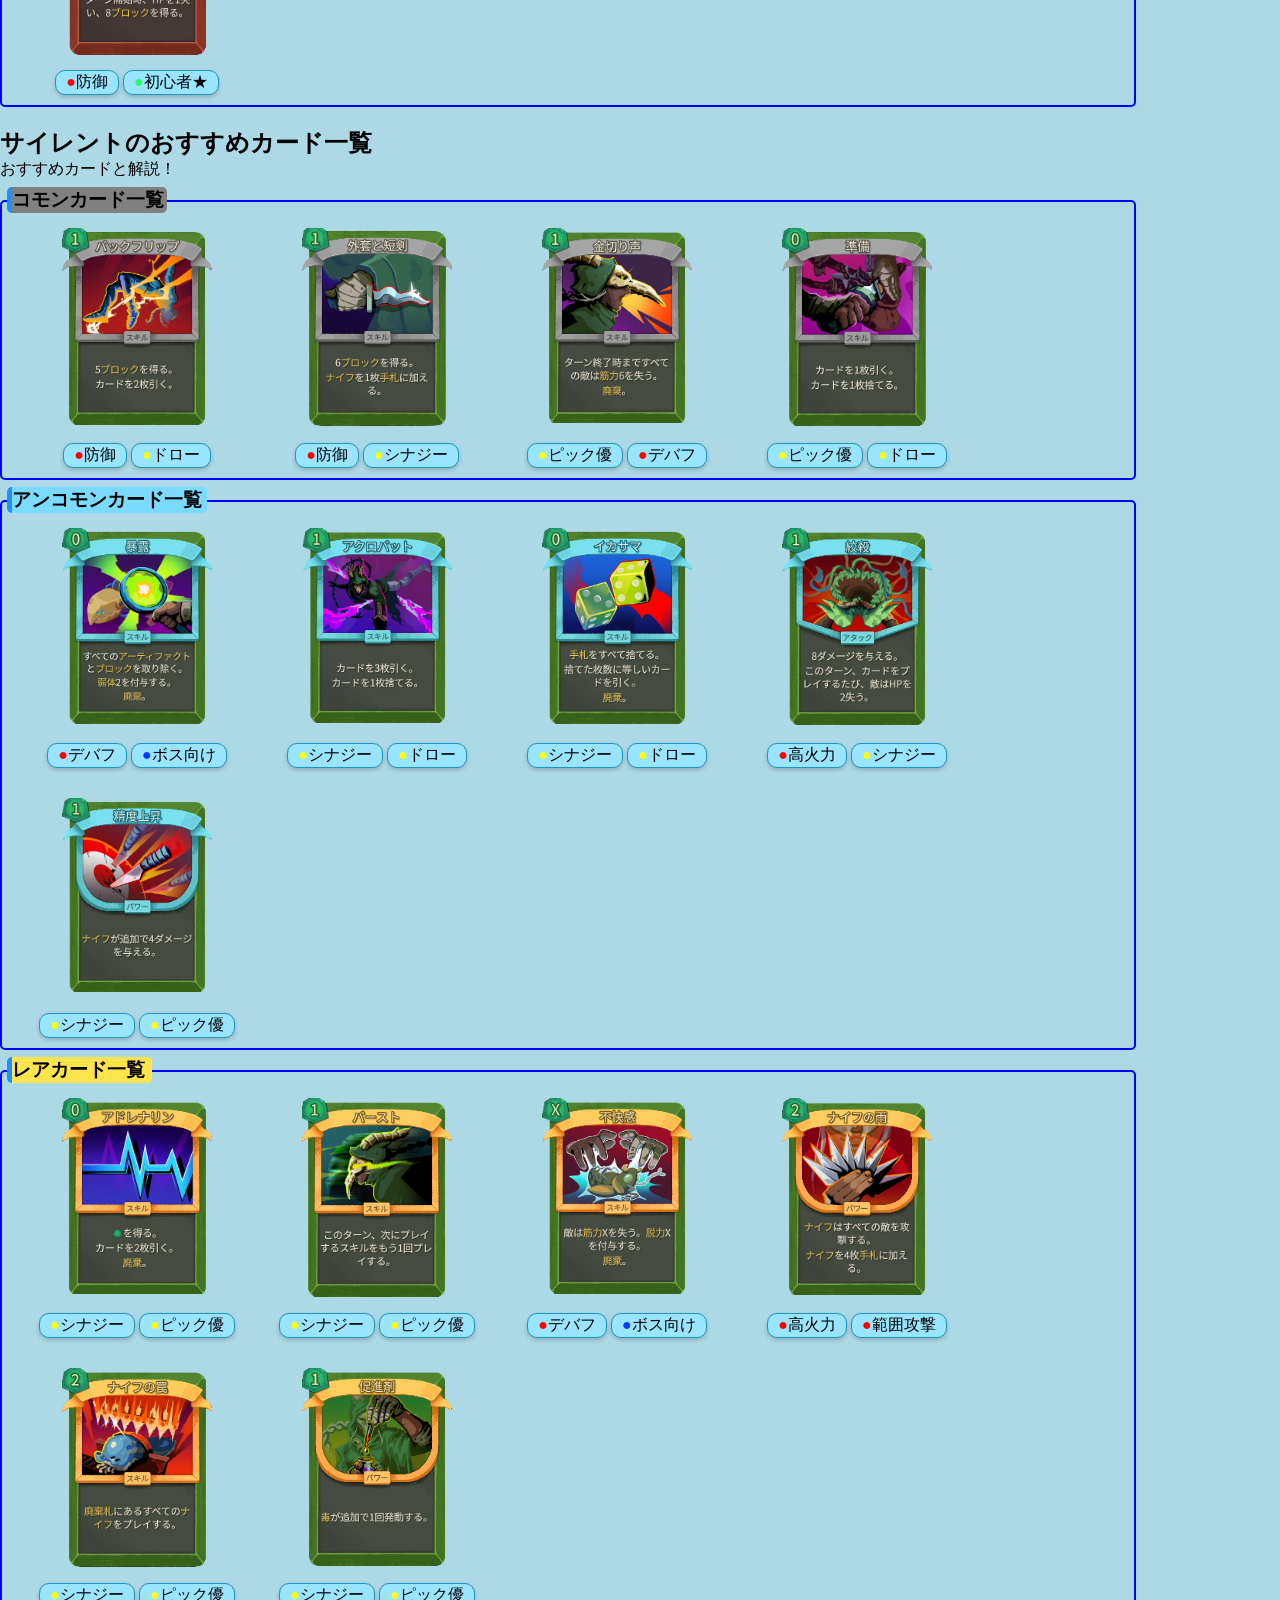
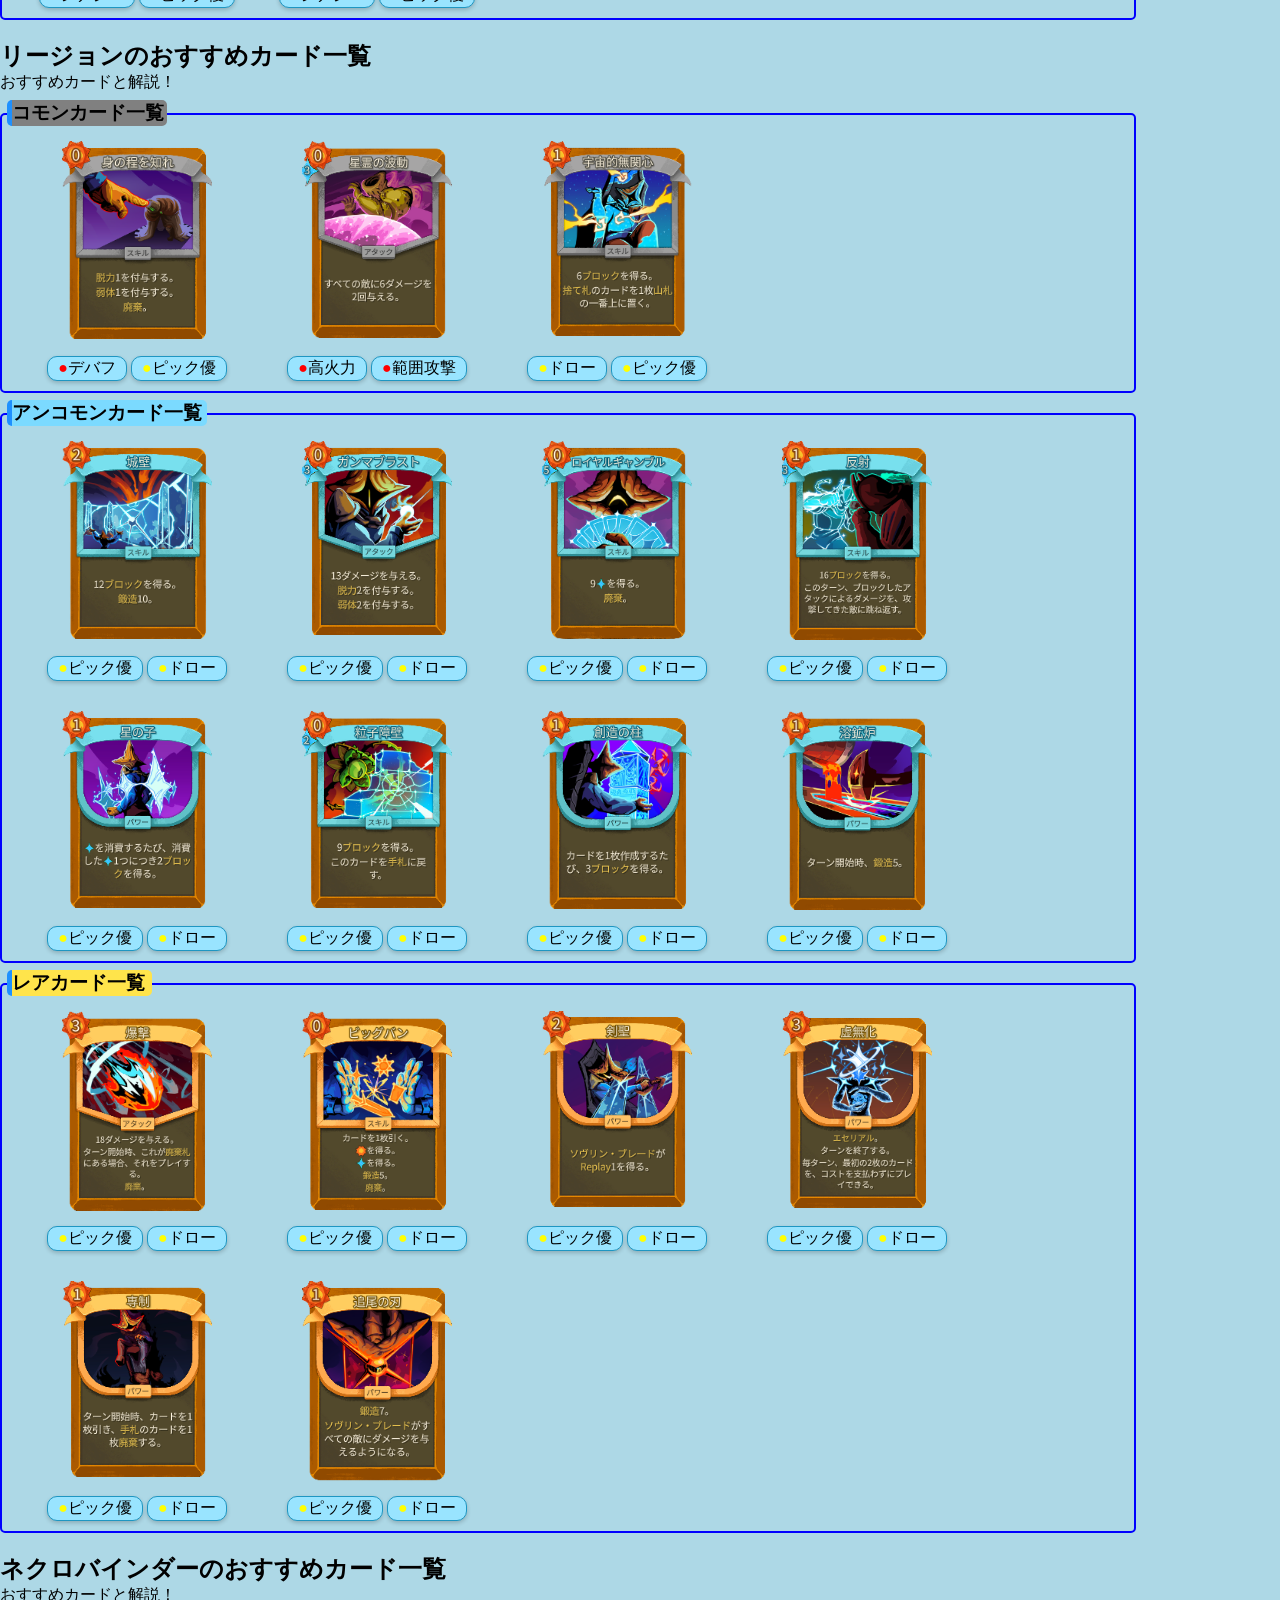
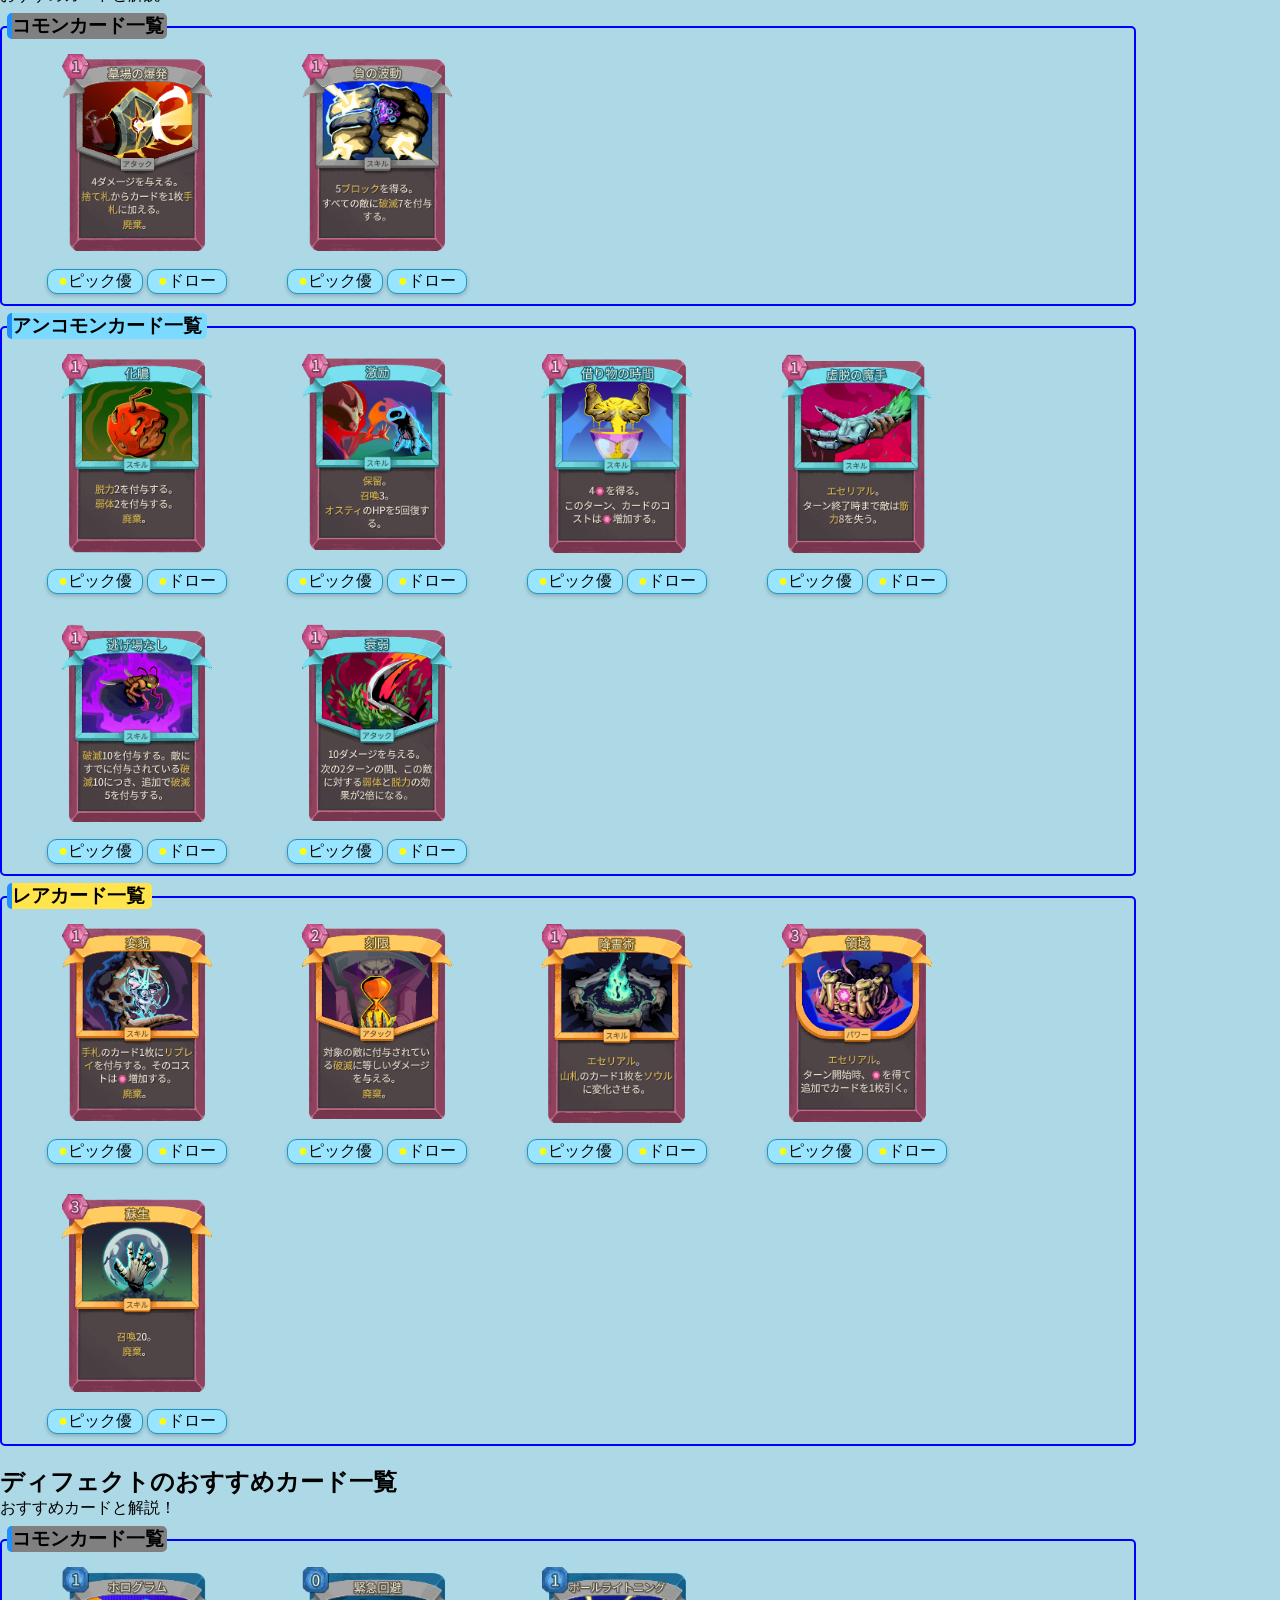
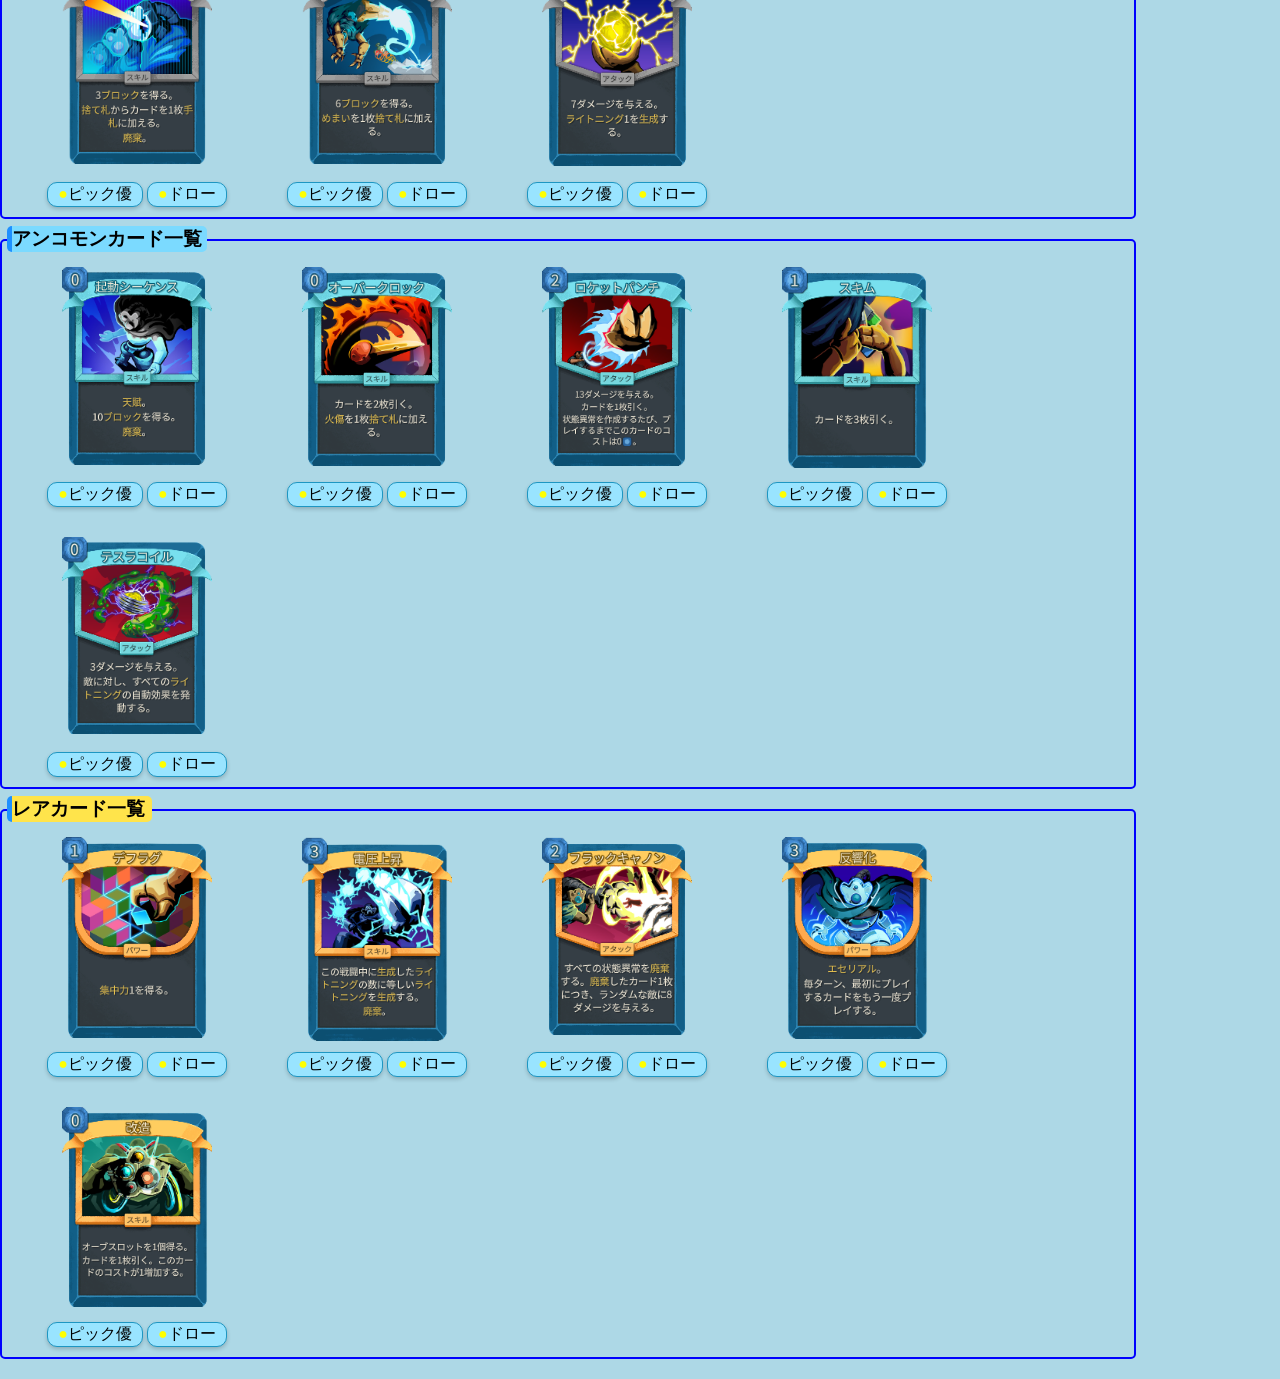
==== commit 66a23d21: "サイレントまでタグ付け終了" ====
--- a/StSpage/faboCard.html
+++ b/StSpage/faboCard.html
@@ -1,11 +1,13 @@
 <!DOCTYPE html>
 <html lang="ja">
+
 <head>
     <meta charset="UTF-8">
     <meta name="viewport" content="width=device-width, initial-scale=1.0">
     <link rel="stylesheet" href="../StSpage/CSS/style.css">
     <title>おすすめカード紹介</title>
 </head>
+
 <body>
     <header class="siteHeader">
         <a href="../index.html"><img src="../img/siteLogo.png" alt="" class="siteLogo"></a>Slay the Spire 2 初心者攻略
@@ -14,385 +16,643 @@
 
 
     <!-- もくじ -->
-        <section class="StSCardTop">
-            <div class="mokujiText">
-                <ul class="cardMokujiText">
-                    <span class="box-title">もくじ</span>
-                    <a href="#ironcrad"><li>アイアンクラッドのおすすめカード一覧</li></a>
-                    <a href="#silent"><li>サイレントのおすすめカード一覧</li></a>
-                    <a href="#region"><li>リージョンのおすすめカード一覧</li></a>
-                    <a href="#necrobinder"><li>ネクロバインダーのおすすめカード一覧</li></a>
-                    <a href="#difect"><li>ディフェクトのおすすめカード一覧</li></a>
-                </ul>
-            </div>
-
-
-
+    <section class="StSCardTop">
+        <div class="mokujiText">
+            <ul class="cardMokujiText">
+                <span class="box-title">もくじ</span>
+                <a href="#ironcrad">
+                    <li>アイアンクラッドのおすすめカード一覧</li>
+                </a>
+                <a href="#silent">
+                    <li>サイレントのおすすめカード一覧</li>
+                </a>
+                <a href="#region">
+                    <li>リージョンのおすすめカード一覧</li>
+                </a>
+                <a href="#necrobinder">
+                    <li>ネクロバインダーのおすすめカード一覧</li>
+                </a>
+                <a href="#difect">
+                    <li>ディフェクトのおすすめカード一覧</li>
+                </a>
+            </ul>
+        </div>
     </section>
     <main>
         <!-- アイアンクラッドのおすすめカードセクション -->
         <section class="cradCard">
-        <h1 class="cradTitle" id="ironcrad">アイアンクラッドのおすすめカード一覧</h2>
-        <p class="lead">おすすめカードと解説！</h2>
-            <div class="borderPoint">
-                <h3 class="commonHeader">コモンカード一覧</h3>
-                
-                <div class="cardSize">
-                    <div class="ItemContainer">
-                        <img src="../StSpage/img/charCard/Crad/common/magma.png" alt="溶岩拳">
+            <h1 class="cradTitle" id="ironcrad">アイアンクラッドのおすすめカード一覧</h2>
+                <p class="lead">おすすめカードと解説！</h2>
+                <div class="borderPoint">
+                    <h3 class="commonHeader">コモンカード一覧</h3>
+
+                    <div class="cardSize">
+                        <div class="ItemContainer">
+                            <img src="../StSpage/img/charCard/Crad/common/magma.png" alt="溶岩拳">
                             <div class="youganTag">
                                 <span pan class="tag"><span class="debuff">●</span>デバフ</span>
                                 <span class="tag"><span class="synergy">●</span>シナジー</span>
                             </div>
-                    </div>
-
-                    <div class="ItemContainer">
-                        <img src="../StSpage/img/charCard/Crad/common/miburui.png" alt="身震い">
+                        </div>
+
+                        <div class="ItemContainer">
+                            <img src="../StSpage/img/charCard/Crad/common/miburui.png" alt="身震い">
                             <div class="miburuiTag">
                                 <span class="tag"><span class="debuff">●</span>デバフ</span>
                                 <span class="tag"><span class="beginner">●</span>初心者★</span>
                             </div>
-                    </div>
-
-                    <div class="ItemContainer">
-                        <img src="../StSpage/img/charCard/Crad/common/ThunderClap.png" alt="サンダークラップ">
+                        </div>
+
+                        <div class="ItemContainer">
+                            <img src="../StSpage/img/charCard/Crad/common/ThunderClap.png" alt="サンダークラップ">
                             <div class="thunderClapTag">
                                 <span class="tag"><span class="aoe">●</span>範囲攻撃</span>
                                 <span class="tag"><span class="debuff">●</span>デバフ</span>
                             </div>
-                    </div>
-
-                    <div class="ItemContainer">
-                        <img src="../StSpage/img/charCard/Crad/common/parfuctSt.png" alt="パーフェクトストライク">
+                        </div>
+
+                        <div class="ItemContainer">
+                            <img src="../StSpage/img/charCard/Crad/common/parfuctSt.png" alt="パーフェクトストライク">
                             <div class="pfstTag">
                                 <span class="tag"><span class="attack">●</span>高火力</span>
-                                <span class="tag"><span class="beginner">●</span>初心者★</span>                       
-                            </div>
-                    </div>
-
-                </div>
-            </div>
-
-            <!-- コンボタグ一覧 -->
-            <div class="borderPoint">
-                <h3 class="uncommonHeader">アンコモンカード一覧</h3>
-                <div class="cardSize">
-                    <div class="ItemContainer">
-                        <img src="../StSpage/img/charCard/Crad/uncommon/battletrance.png" alt="バトルトランス">
-                        <div class="buttletranceTag">
-                            <span class="tag"><span class="droww">●</span>ドロー</span>
-                            <span class="tag"><span class="pick">●</span>ピック優</span>
-                        </div>
-                    </div>
-                    <div class="ItemContainer">
-                        <img src="../StSpage/img/charCard/Crad/uncommon/gorotuki.png" alt="ごろつき">
-                    <div class="gorotukiTag">
-                        <span class="tag"><span class="synergy">●</span>シナジー</span>
-                        <span class="tag"><span class="attack">●</span>高火力</span>
-                    </div>
-                    </div>
-                    <div class="ItemContainer">
-                        <img src="../StSpage/img/charCard/Crad/uncommon/Iatu.png" alt="威圧">
-                        <div class="iatsuTag">
-                            <span class="tag"><span class="synergy">●</span>シナジー</span>
-                            <span class="tag"><span class="buff">●</span>バフ</span>
-                        </div>
-                    </div>
-                    <div class="ItemContainer">
-                        <img src="../StSpage/img/charCard/Crad/uncommon/senpujin.png" alt="旋風刃">
-                        <div class="senpujinTag">
-                            <span class="tag"><span class="aoe">●</span>範囲攻撃</span>
-                            <span class="tag"><span class="attack">●</span>高火力</span>
-                        </div>
-                    </div>
-                    <div class="ItemContainer">
-                        <img src="../StSpage/img/charCard/Crad/uncommon/zannin.png" alt="残忍">
-                        <div class="zanninTag">
-                            <span class="tag"><span class="synergy">●</span>シナジー</span>
-                            <span class="tag"><span class="droww">●</span>ドロー</span>
-                        </div>
-                    </div>
-                </div>
-            </div>
-            <div class="borderPoint">
-                <h3 class="rareHeader">レアカード一覧</h3>
+                                <span class="tag"><span class="beginner">●</span>初心者★</span>
+                            </div>
+                        </div>
+
+                    </div>
+                </div>
+
+                <!-- コンボタグ一覧 -->
+                <div class="borderPoint">
+                    <h3 class="uncommonHeader">アンコモンカード一覧</h3>
+                    <div class="cardSize">
+                        <div class="ItemContainer">
+                            <img src="../StSpage/img/charCard/Crad/uncommon/battletrance.png" alt="バトルトランス">
+                            <div class="buttletranceTag">
+                                <span class="tag"><span class="drow">●</span>ドロー</span>
+                                <span class="tag"><span class="pick">●</span>ピック優</span>
+                            </div>
+                        </div>
+                        <div class="ItemContainer">
+                            <img src="../StSpage/img/charCard/Crad/uncommon/gorotuki.png" alt="ごろつき">
+                            <div class="gorotukiTag">
+                                <span class="tag"><span class="synergy">●</span>シナジー</span>
+                                <span class="tag"><span class="attack">●</span>高火力</span>
+                            </div>
+                        </div>
+                        <div class="ItemContainer">
+                            <img src="../StSpage/img/charCard/Crad/uncommon/Iatu.png" alt="威圧">
+                            <div class="iatsuTag">
+                                <span class="tag"><span class="synergy">●</span>シナジー</span>
+                                <span class="tag"><span class="buff">●</span>バフ</span>
+                            </div>
+                        </div>
+                        <div class="ItemContainer">
+                            <img src="../StSpage/img/charCard/Crad/uncommon/senpujin.png" alt="旋風刃">
+                            <div class="senpujinTag">
+                                <span class="tag"><span class="aoe">●</span>範囲攻撃</span>
+                                <span class="tag"><span class="attack">●</span>高火力</span>
+                            </div>
+                        </div>
+                        <div class="ItemContainer">
+                            <img src="../StSpage/img/charCard/Crad/uncommon/zannin.png" alt="残忍">
+                            <div class="zanninTag">
+                                <span class="tag"><span class="synergy">●</span>シナジー</span>
+                                <span class="tag"><span class="drow">●</span>ドロー</span>
+                            </div>
+                        </div>
+                    </div>
+                </div>
+                <div class="borderPoint">
+                    <h3 class="rareHeader">レアカード一覧</h3>
                     <div class="cardSize">
                         <div class="ItemContainer">
                             <img src="../StSpage/img/charCard/Crad/rare/fire.png" alt="かがり火">
-                                <div class="kagaribiTag">
-                                    <span class="tag"><span class="buff">●</span>バフ</span>
-                                    <span class="tag"><span class="boss">●</span>ボス向け</span>
-                                </div>
+                            <div class="kagaribiTag">
+                                <span class="tag"><span class="buff">●</span>バフ</span>
+                                <span class="tag"><span class="boss">●</span>ボス向け</span>
+                            </div>
                         </div>
                         <div class="ItemContainer">
                             <img src="../StSpage/img/charCard/Crad/rare/image-Photoroom.png" alt="無慈悲">
-                                <div class="muzihiTag">
-                                    <span class="tag"><span class="synergy">●</span>シナジー</span>
-                                    <span class="tag"><span class="buff">●</span>バフ</span>
-                                </div>
+                            <div class="muzihiTag">
+                                <span class="tag"><span class="synergy">●</span>シナジー</span>
+                                <span class="tag"><span class="buff">●</span>バフ</span>
+                            </div>
                         </div>
                         <div class="ItemContainer">
                             <img src="../StSpage/img/charCard/Crad/rare/kumotu.png" alt="供物">
-                                <div class="kumotsuTag">
-                                    <span class="tag"><span class="pick">●</span>ピック優</span>
-                                    <span class="tag"><span class="droww">●</span>ドロー</span>
-                                </div>
+                            <div class="kumotsuTag">
+                                <span class="tag"><span class="pick">●</span>ピック優</span>
+                                <span class="tag"><span class="drow">●</span>ドロー</span>
+                            </div>
                         </div>
                         <div class="ItemContainer">
                             <img src="../StSpage/img/charCard/Crad/rare/onetwoPanch.png" alt="ワン・ツー・パンチ">
-                                <div class="onetwoPanchTag">
-                                    <span class="tag"><span class="attack">●</span>高火力</span>
-                                    <span class="tag"><span class="beginner">●</span>初心者★</span>
-                                </div>
+                            <div class="onetwoPanchTag">
+                                <span class="tag"><span class="attack">●</span>高火力</span>
+                                <span class="tag"><span class="beginner">●</span>初心者★</span>
+                            </div>
                         </div>
                         <div class="ItemContainer">
                             <img src="../StSpage/img/charCard/Crad/rare/sinkunokoromo.png" alt="真紅の衣">
-                                <div class="sinkunokoromoTag">
-                                    <span class="tag"><span class="defence">●</span>防御</span>
-                                    <span class="tag"><span class="beginner">●</span>初心者★</span>
-                                </div>
-                        </div>
-                    </div>
-            </div>
+                            <div class="sinkunokoromoTag">
+                                <span class="tag"><span class="defence">●</span>防御</span>
+                                <span class="tag"><span class="beginner">●</span>初心者★</span>
+                            </div>
+                        </div>
+                    </div>
+                </div>
         </section>
         <!-- サイレントのおすすめカードセクション -->
         <section class="silentCard">
-        <h1 class="silentTitle" id="silent">サイレントのおすすめカード一覧</h2>
-        <p class="lead">おすすめカードと解説！</h2>
-            <div class="borderPoint">
-                <h3 class="commonHeader">コモンカード一覧</h3>
-                <div class="cardSize">
-                    <div class="ItemContainer">
-                        <img src="../StSpage/img/charCard/Silent/common/backflip.png" alt="バックフリップ">
+            <h1 class="silentTitle" id="silent">サイレントのおすすめカード一覧</h2>
+                <p class="lead">おすすめカードと解説！</h2>
+                <div class="borderPoint">
+                    <h3 class="commonHeader">コモンカード一覧</h3>
+                    <div class="cardSize">
+                        <div class="ItemContainer">
+                            <img src="../StSpage/img/charCard/Silent/common/backflip.png" alt="バックフリップ">
                             <div class="backflipTag">
                                 <span class="tag"><span class="defence">●</span>防御</span>
-                                <span class="tag"><span class="droww">●</span>ドロー</span>
-                            </div>
-                    </div>
-                    <div class="ItemContainer">
-                        <img src="../StSpage/img/charCard/Silent/common/gaisintanken.png" alt="外套と短剣">
+                                <span class="tag"><span class="drow">●</span>ドロー</span>
+                            </div>
+                        </div>
+                        <div class="ItemContainer">
+                            <img src="../StSpage/img/charCard/Silent/common/gaisintanken.png" alt="外套と短剣">
                             <div class="gaitoutotankenTag">
                                 <span class="tag"><span class="defence">●</span>防御</span>
                                 <span class="tag"><span class="synergy">●</span>シナジー</span>
                             </div>
-                    </div>    
-                    <div class="ItemContainer">
-                        <img src="../StSpage/img/charCard/Silent/common/kanakirigoe.png" alt="金切り声">
+                        </div>
+                        <div class="ItemContainer">
+                            <img src="../StSpage/img/charCard/Silent/common/kanakirigoe.png" alt="金切り声">
                             <div class="gaitoutotankenTag">
                                 <span class="tag"><span class="pick">●</span>ピック優</span>
                                 <span class="tag"><span class="debuff">●</span>デバフ</span>
                             </div>
-                    </div>    
-                    <div class="ItemContainer">
-                        <img src="../StSpage/img/charCard/Silent/common/ready.png" alt="準備">
-                            <div class="gaitoutotankenTag">
-                                <span class="tag"><span class="pick">●</span>ピック優</span>
-                                <span class="tag"><span class="droww">●</span>ドロー</span>
-                            </div>
-                    </div>
-
-
-                </div>
-            </div>
-            <div class="borderPoint">
-                <h3 class="uncommonHeader">アンコモンカード一覧</h3>
-                <div class="cardSize">
-                    <div class="ItemContainer">
-                        <img src="../StSpage/img/charCard/Silent/uncommon/bakuro.png" alt="暴露">
-                            <div class="gaitoutotankenTag">
-                                <span class="tag"><span class="pick">●</span>ピック優</span>
-                                <span class="tag"><span class="droww">●</span>ドロー</span>
-                            </div>
-                    </div>
-                    <div class="ItemContainer">
-                        <img src="../StSpage/img/charCard/Silent/uncommon/icrobat.png" alt="アクロバット">
-                            <div class="gaitoutotankenTag">
-                                <span class="tag"><span class="pick">●</span>ピック優</span>
-                                <span class="tag"><span class="droww">●</span>ドロー</span>
-                            </div>
-                    </div>
-                    <div class="ItemContainer">
-                        <img src="../StSpage/img/charCard/Silent/uncommon/ikasama.png" alt="イカサマ">
-                            <div class="gaitoutotankenTag">
-                                <span class="tag"><span class="pick">●</span>ピック優</span>
-                                <span class="tag"><span class="droww">●</span>ドロー</span>
-                            </div>
-                    </div>
-                    <div class="ItemContainer">
-                        <img src="../StSpage/img/charCard/Silent/uncommon/kousatu.png" alt="絞殺">
-                            <div class="gaitoutotankenTag">
-                                <span class="tag"><span class="pick">●</span>ピック優</span>
-                                <span class="tag"><span class="droww">●</span>ドロー</span>
-                            </div>
-                    </div>
-                    <div class="ItemContainer">
-                        <img src="../StSpage/img/charCard/Silent/uncommon/seido.png" alt="精度上昇">
-                            <div class="gaitoutotankenTag">
-                                <span class="tag"><span class="pick">●</span>ピック優</span>
-                                <span class="tag"><span class="droww">●</span>ドロー</span>
-                            </div>
-                    </div>
-                </div>
-            </div>
-            <div class="borderPoint">
+                        </div>
+                        <div class="ItemContainer">
+                            <img src="../StSpage/img/charCard/Silent/common/ready.png" alt="準備">
+                            <div class="gaitoutotankenTag">
+                                <span class="tag"><span class="pick">●</span>ピック優</span>
+                                <span class="tag"><span class="drow">●</span>ドロー</span>
+                            </div>
+                        </div>
+
+
+                    </div>
+                </div>
+                <div class="borderPoint">
+                    <h3 class="uncommonHeader">アンコモンカード一覧</h3>
+                    <div class="cardSize">
+                        <div class="ItemContainer">
+                            <img src="../StSpage/img/charCard/Silent/uncommon/bakuro.png" alt="暴露">
+                            <div class="gaitoutotankenTag">
+                                <span class="tag"><span class="debuff">●</span>デバフ</span>
+                                <span class="tag"><span class="boss">●</span>ボス向け</span>
+                            </div>
+                        </div>
+                        <div class="ItemContainer">
+                            <img src="../StSpage/img/charCard/Silent/uncommon/icrobat.png" alt="アクロバット">
+                            <div class="gaitoutotankenTag">
+                                <span class="tag"><span class="synergy">●</span>シナジー</span>
+                                <span class="tag"><span class="drow">●</span>ドロー</span>
+                            </div>
+                        </div>
+                        <div class="ItemContainer">
+                            <img src="../StSpage/img/charCard/Silent/uncommon/ikasama.png" alt="イカサマ">
+                            <div class="gaitoutotankenTag">
+                                <span class="tag"><span class="synergy">●</span>シナジー</span>
+                                <span class="tag"><span class="drow">●</span>ドロー</span>
+                            </div>
+                        </div>
+                        <div class="ItemContainer">
+                            <img src="../StSpage/img/charCard/Silent/uncommon/kousatu.png" alt="絞殺">
+                            <div class="gaitoutotankenTag">
+                                <span class="tag"><span class="attack">●</span>高火力</span>
+                                <span class="tag"><span class="synergy">●</span>シナジー</span>
+                            </div>
+                        </div>
+                        <div class="ItemContainer">
+                            <img src="../StSpage/img/charCard/Silent/uncommon/seido.png" alt="精度上昇">
+                            <div class="gaitoutotankenTag">
+                                <span class="tag"><span class="synergy">●</span>シナジー</span>
+                                <span class="tag"><span class="pick">●</span>ピック優</span>
+                            </div>
+                        </div>
+                    </div>
+                </div>
+                <div class="borderPoint">
                     <h3 class="rareHeader">レアカード一覧</h3>
                     <div class="cardSize">
                         <div class="ItemContainer">
-                                <img src="../StSpage/img/charCard/Silent/rare/adlenalin.png" alt="アドレナリン">
-                                <div class="gaitoutotankenTag">
-                                    <span class="tag"><span class="pick">●</span>ピック優</span>
-                                    <span class="tag"><span class="droww">●</span>ドロー</span>
-                                </div>
-                        </div>
-                        <div class="ItemContainer">
-                                <img src="../StSpage/img/charCard/Silent/rare/burst.png" alt="バースト">
-                                <div class="gaitoutotankenTag">
-                                    <span class="tag"><span class="pick">●</span>ピック優</span>
-                                    <span class="tag"><span class="droww">●</span>ドロー</span>
-                                </div>
-                        </div>
-                        <div class="ItemContainer">
-                                <img src="../StSpage/img/charCard/Silent/rare/fukaikan.png" alt="不快感">
-                                <div class="gaitoutotankenTag">
-                                    <span class="tag"><span class="pick">●</span>ピック優</span>
-                                    <span class="tag"><span class="droww">●</span>ドロー</span>
-                                </div>
-                        </div>
-                        <div class="ItemContainer">
-                                <img src="../StSpage/img/charCard/Silent/rare/kniferain.png" alt="ナイフの雨">
-                                <div class="gaitoutotankenTag">
-                                    <span class="tag"><span class="pick">●</span>ピック優</span>
-                                    <span class="tag"><span class="droww">●</span>ドロー</span>
-                                </div>
-                        </div>
-                        <div class="ItemContainer">
-                                <img src="../StSpage/img/charCard/Silent/rare/knifetotrap.png" alt="ナイフの罠">
-                                <div class="gaitoutotankenTag">
-                                    <span class="tag"><span class="pick">●</span>ピック優</span>
-                                    <span class="tag"><span class="droww">●</span>ドロー</span>
-                                </div>
-                        </div>
-                        <div class="ItemContainer">
-                                <img src="../StSpage/img/charCard/Silent/rare/sokusinzai.png" alt="促進剤">
-                                <div class="gaitoutotankenTag">
-                                    <span class="tag"><span class="pick">●</span>ピック優</span>
-                                    <span class="tag"><span class="droww">●</span>ドロー</span>
-                                </div>
-                        </div>
-                    </div>
-            </div>
+                            <img src="../StSpage/img/charCard/Silent/rare/adlenalin.png" alt="アドレナリン">
+                            <div class="gaitoutotankenTag">
+                                <span class="tag"><span class="synergy">●</span>シナジー</span>
+                                <span class="tag"><span class="pick">●</span>ピック優</span>
+                            </div>
+                        </div>
+                        <div class="ItemContainer">
+                            <img src="../StSpage/img/charCard/Silent/rare/burst.png" alt="バースト">
+                            <div class="gaitoutotankenTag">
+                                <span class="tag"><span class="synergy">●</span>シナジー</span>
+                                <span class="tag"><span class="pick">●</span>ピック優</span>
+                            </div>
+                        </div>
+                        <div class="ItemContainer">
+                            <img src="../StSpage/img/charCard/Silent/rare/fukaikan.png" alt="不快感">
+                            <div class="gaitoutotankenTag">
+                                <span class="tag"><span class="debuff">●</span>デバフ</span>
+                                <span class="tag"><span class="boss">●</span>ボス向け</span>
+                            </div>
+                        </div>
+                        <div class="ItemContainer">
+                            <img src="../StSpage/img/charCard/Silent/rare/kniferain.png" alt="ナイフの雨">
+                            <div class="gaitoutotankenTag">
+                                <span class="tag"><span class="attack">●</span>高火力</span>
+                                <span class="tag"><span class="aoe">●</span>範囲攻撃</span>
+                            </div>
+                        </div>
+                        <div class="ItemContainer">
+                            <img src="../StSpage/img/charCard/Silent/rare/knifetotrap.png" alt="ナイフの罠">
+                            <div class="gaitoutotankenTag">
+                                <span class="tag"><span class="synergy">●</span>シナジー</span>
+                                <span class="tag"><span class="pick">●</span>ピック優</span>
+                            </div>
+                        </div>
+                        <div class="ItemContainer">
+                            <img src="../StSpage/img/charCard/Silent/rare/sokusinzai.png" alt="促進剤">
+                            <div class="gaitoutotankenTag">
+                                <span class="tag"><span class="synergy">●</span>シナジー</span>
+                                <span class="tag"><span class="pick">●</span>ピック優</span>
+                            </div>
+                        </div>
+                    </div>
+                </div>
         </section>
         <!-- リージョンのおすすめカードセクション -->
         <section class="regionCard">
-        <h1 class="silentTitle" id="region">リージョンのおすすめカード一覧</h2>
-        <p class="lead">おすすめカードと解説！</h2>
-            <div class="borderPoint">
-                <h3 class="commonHeader">コモンカード一覧</h3>
-                <div class="cardSize">
-                    <div class="ItemContainer">
-                            <img src="../StSpage/img/charCard/Silent/rare/sokusinzai.png" alt="促進剤">
-                            <div class="gaitoutotankenTag">
-                                <span class="tag"><span class="pick">●</span>ピック優</span>
-                                <span class="tag"><span class="droww">●</span>ドロー</span>
-                            </div>
-                    </div>
-                        <img src="../StSpage/img/charCard/Region/common/minohodowosire.png" alt="身の程を知れ">
-                        <img src="../StSpage/img/charCard/Region/common/seireinohadou.png" alt="精霊の波動">
-                        <img src="../StSpage/img/charCard/Region/common/spacemukansin.png" alt="宇宙的無関心">
-                </div>
-            </div>
-            <div class="borderPoint">
-                <h3 class="uncommonHeader">アンコモンカード一覧</h3>
-                <div class="cardSize">
-                        <img src="../StSpage/img/charCard/Region/uncommon/castlewall.png" alt="城壁">
-                        <img src="../StSpage/img/charCard/Region/uncommon/gammablast.png" alt="ガンマブラスト">
-                        <img src="../StSpage/img/charCard/Region/uncommon/gample.png" alt="ロイヤルギャンブル">
-                        <img src="../StSpage/img/charCard/Region/uncommon/hansya.png" alt="反射">
-                        <img src="../StSpage/img/charCard/Region/uncommon/hosinoko.png" alt="星の子">
-                        <img src="../StSpage/img/charCard/Region/uncommon/ryuusishouheki.png" alt="粒子障壁">
-                        <img src="../StSpage/img/charCard/Region/uncommon/souzounohasira.png" alt="創造の柱">
-                        <img src="../StSpage/img/charCard/Region/uncommon/youkouro.png" alt="溶鉱炉">
-                </div>
-            </div>
-            <div class="borderPoint">
-                        <h3 class="rareHeader">レアカード一覧</h3>
-                        <div class="cardSize">
-                                <img src="../StSpage/img/charCard/Region/rare/bakugeki.png" alt="爆撃">
-                                <img src="../StSpage/img/charCard/Region/rare/bigban.png" alt="ビッグバン">
-                                <img src="../StSpage/img/charCard/Region/rare/kensei.png" alt="剣聖">
-                                <img src="../StSpage/img/charCard/Region/rare/kyomuka.png" alt="虚無化">
-                                <img src="../StSpage/img/charCard/Region/rare/sensei.png" alt="専制">
-                                <img src="../StSpage/img/charCard/Region/rare/tuibinoyaiba.png" alt="追尾の刃">
-                        </div>
-            </div>
+            <h1 class="silentTitle" id="region">リージョンのおすすめカード一覧</h2>
+                <p class="lead">おすすめカードと解説！</h2>
+                <div class="borderPoint">
+                    <h3 class="commonHeader">コモンカード一覧</h3>
+                    <div class="cardSize">
+                        <div class="ItemContainer">
+                            <img src="../StSpage/img/charCard/Region/common/minohodowosire.png" alt="身の程を知れ">
+                            <div class="gaitoutotankenTag">
+                                <span class="tag"><span class="debuff">●</span>デバフ</span>
+                                <span class="tag"><span class="pick">●</span>ピック優</span>    
+                            </div>
+                        </div>
+                        <div class="ItemContainer">
+                            <img src="../StSpage/img/charCard/Region/common/seireinohadou.png" alt="精霊の波動">
+                            <div class="gaitoutotankenTag">
+                                <span class="tag"><span class="attack">●</span>高火力</span>
+                                <span class="tag"><span class="aoe">●</span>範囲攻撃</span>
+                            </div>
+                        </div>
+                        <div class="ItemContainer">
+                            <img src="../StSpage/img/charCard/Region/common/spacemukansin.png" alt="宇宙的無関心">
+                            <div class="gaitoutotankenTag">
+                                <span class="tag"><span class="drow">●</span>ドロー</span>
+                                <span class="tag"><span class="pick">●</span>ピック優</span>
+                            </div>
+                        </div>
+                    </div>
+                </div>
+                <div class="borderPoint">
+                    <h3 class="uncommonHeader">アンコモンカード一覧</h3>
+                    <div class="cardSize">
+                        <div class="ItemContainer">
+                            <img src="../StSpage/img/charCard/Region/uncommon/castlewall.png" alt="城壁">
+                            <div class="gaitoutotankenTag">
+                                <span class="tag"><span class="pick">●</span>ピック優</span>
+                                <span class="tag"><span class="drow">●</span>ドロー</span>
+                            </div>
+                        </div>
+                        <div class="ItemContainer">
+                            <img src="../StSpage/img/charCard/Region/uncommon/gammablast.png" alt="ガンマブラスト">
+                            <div class="gaitoutotankenTag">
+                                <span class="tag"><span class="pick">●</span>ピック優</span>
+                                <span class="tag"><span class="drow">●</span>ドロー</span>
+                            </div>
+                        </div>
+                        <div class="ItemContainer">
+                            <img src="../StSpage/img/charCard/Region/uncommon/gample.png" alt="ロイヤルギャンブル">
+                            <div class="gaitoutotankenTag">
+                                <span class="tag"><span class="pick">●</span>ピック優</span>
+                                <span class="tag"><span class="drow">●</span>ドロー</span>
+                            </div>
+                        </div>
+                        <div class="ItemContainer">
+                            <img src="../StSpage/img/charCard/Region/uncommon/hansya.png" alt="反射">
+                            <div class="gaitoutotankenTag">
+                                <span class="tag"><span class="pick">●</span>ピック優</span>
+                                <span class="tag"><span class="drow">●</span>ドロー</span>
+                            </div>
+                        </div>
+                        <div class="ItemContainer">
+                            <img src="../StSpage/img/charCard/Region/uncommon/hosinoko.png" alt="星の子">
+                            <div class="gaitoutotankenTag">
+                                <span class="tag"><span class="pick">●</span>ピック優</span>
+                                <span class="tag"><span class="drow">●</span>ドロー</span>
+                            </div>
+                        </div>
+                        <div class="ItemContainer">
+                            <img src="../StSpage/img/charCard/Region/uncommon/ryuusishouheki.png" alt="粒子障壁">
+                            <div class="gaitoutotankenTag">
+                                <span class="tag"><span class="pick">●</span>ピック優</span>
+                                <span class="tag"><span class="drow">●</span>ドロー</span>
+                            </div>
+                        </div>
+                        <div class="ItemContainer">
+                            <img src="../StSpage/img/charCard/Region/uncommon/souzounohasira.png" alt="創造の柱">
+                            <div class="gaitoutotankenTag">
+                                <span class="tag"><span class="pick">●</span>ピック優</span>
+                                <span class="tag"><span class="drow">●</span>ドロー</span>
+                            </div>
+                        </div>
+                        <div class="ItemContainer">
+                            <img src="../StSpage/img/charCard/Region/uncommon/youkouro.png" alt="溶鉱炉">
+                            <div class="gaitoutotankenTag">
+                                <span class="tag"><span class="pick">●</span>ピック優</span>
+                                <span class="tag"><span class="drow">●</span>ドロー</span>
+                            </div>
+                        </div>
+                    </div>
+                </div>
+                <div class="borderPoint">
+                    <h3 class="rareHeader">レアカード一覧</h3>
+                    <div class="cardSize">
+                        <div class="ItemContainer">
+                            <img src="../StSpage/img/charCard/Region/rare/bakugeki.png" alt="爆撃">
+                            <div class="gaitoutotankenTag">
+                                <span class="tag"><span class="pick">●</span>ピック優</span>
+                                <span class="tag"><span class="drow">●</span>ドロー</span>
+                            </div>
+                        </div>
+                        <div class="ItemContainer">
+                            <img src="../StSpage/img/charCard/Region/rare/bigban.png" alt="ビッグバン">
+                            <div class="gaitoutotankenTag">
+                                <span class="tag"><span class="pick">●</span>ピック優</span>
+                                <span class="tag"><span class="drow">●</span>ドロー</span>
+                            </div>
+                        </div>
+                        <div class="ItemContainer">
+                            <img src="../StSpage/img/charCard/Region/rare/kensei.png" alt="剣聖">
+                            <div class="gaitoutotankenTag">
+                                <span class="tag"><span class="pick">●</span>ピック優</span>
+                                <span class="tag"><span class="drow">●</span>ドロー</span>
+                            </div>
+                        </div>
+                        <div class="ItemContainer">
+                            <img src="../StSpage/img/charCard/Region/rare/kyomuka.png" alt="虚無化">
+                            <div class="gaitoutotankenTag">
+                                <span class="tag"><span class="pick">●</span>ピック優</span>
+                                <span class="tag"><span class="drow">●</span>ドロー</span>
+                            </div>
+                        </div>
+                        <div class="ItemContainer">
+                            <img src="../StSpage/img/charCard/Region/rare/sensei.png" alt="専制">
+                            <div class="gaitoutotankenTag">
+                                <span class="tag"><span class="pick">●</span>ピック優</span>
+                                <span class="tag"><span class="drow">●</span>ドロー</span>
+                            </div>
+                        </div>
+                        <div class="ItemContainer">
+                            <img src="../StSpage/img/charCard/Region/rare/tuibinoyaiba.png" alt="追尾の刃">
+                            <div class="gaitoutotankenTag">
+                                <span class="tag"><span class="pick">●</span>ピック優</span>
+                                <span class="tag"><span class="drow">●</span>ドロー</span>
+                            </div>
+                        </div>
+                    </div>
+                </div>
         </section>
         <!-- ネクロバインダーのおすすめカードセクション -->
         <section class="necroCard">
-        <h1 class="necroTitle" id="necrobinder">ネクロバインダーのおすすめカード一覧</h2>
-        <p class="lead">おすすめカードと解説！</h2>
-            <div class="borderPoint">
-                <h3 class="commonHeader">コモンカード一覧</h3>
-                <div class="cardSize">
-                        <img src="../StSpage/img/charCard/Necro/common/hakabanobakuhatu.png" alt="">
-                        <img src="../StSpage/img/charCard/Necro/common/hunohadou.png" alt="">
-                </div>
-            </div>
-            <div class="borderPoint">
-                <h3 class="uncommonHeader">アンコモンカード一覧</h3>
-                <div class="cardSize">
-                        <img src="../StSpage/img/charCard/Necro/uncommon/apple.png" alt="">
-                        <img src="../StSpage/img/charCard/Necro/uncommon/gekirei.png" alt="">
-                        <img src="../StSpage/img/charCard/Necro/uncommon/karimonotime.png" alt="">
-                        <img src="../StSpage/img/charCard/Necro/uncommon/kyodatunomashu.png" alt="">
-                        <img src="../StSpage/img/charCard/Necro/uncommon/nigebanasi.png" alt="">
-                        <img src="../StSpage/img/charCard/Necro/uncommon/suijaku.png" alt="">
-                </div>
-            </div>
-            <div class="borderPoint">
-                        <h3 class="rareHeader">レアカード一覧</h3>
-                        <div class="cardSize">
-                                <img src="../StSpage/img/charCard/Necro/rare/henbou.png" alt="">
-                                <img src="../StSpage/img/charCard/Necro/rare/kokugen.png" alt="">
-                                <img src="../StSpage/img/charCard/Necro/rare/koureijutu.png" alt="">
-                                <img src="../StSpage/img/charCard/Necro/rare/ryouiki.png" alt="">
-                                <img src="../StSpage/img/charCard/Necro/rare/sosei.png" alt="">
-                        </div>
-            </div>
+            <h1 class="necroTitle" id="necrobinder">ネクロバインダーのおすすめカード一覧</h2>
+                <p class="lead">おすすめカードと解説！</h2>
+                <div class="borderPoint">
+                    <h3 class="commonHeader">コモンカード一覧</h3>
+                    <div class="cardSize">
+                        <div class="ItemContainer">
+                            <img src="../StSpage/img/charCard/Necro/common/hakabanobakuhatu.png" alt="墓場の爆発">
+                            <div class="gaitoutotankenTag">
+                                <span class="tag"><span class="pick">●</span>ピック優</span>
+                                <span class="tag"><span class="drow">●</span>ドロー</span>
+                            </div>
+                        </div>
+                        <div class="ItemContainer">
+                            <img src="../StSpage/img/charCard/Necro/common/hunohadou.png" alt="負の波動">
+                            <div class="gaitoutotankenTag">
+                                <span class="tag"><span class="pick">●</span>ピック優</span>
+                                <span class="tag"><span class="drow">●</span>ドロー</span>
+                            </div>
+                        </div>
+                    </div>
+                </div>
+                <div class="borderPoint">
+                    <h3 class="uncommonHeader">アンコモンカード一覧</h3>
+                    <div class="cardSize">
+                        <div class="ItemContainer">
+                            <img src="../StSpage/img/charCard/Necro/uncommon/apple.png" alt="化膿">
+                            <div class="gaitoutotankenTag">
+                                <span class="tag"><span class="pick">●</span>ピック優</span>
+                                <span class="tag"><span class="drow">●</span>ドロー</span>
+                            </div>
+                        </div>
+                        <div class="ItemContainer">
+                            <img src="../StSpage/img/charCard/Necro/uncommon/gekirei.png" alt="激励">
+                            <div class="gaitoutotankenTag">
+                                <span class="tag"><span class="pick">●</span>ピック優</span>
+                                <span class="tag"><span class="drow">●</span>ドロー</span>
+                            </div>
+                        </div>
+                        <div class="ItemContainer">
+                            <img src="../StSpage/img/charCard/Necro/uncommon/karimonotime.png" alt="借り物の時間">
+                            <div class="gaitoutotankenTag">
+                                <span class="tag"><span class="pick">●</span>ピック優</span>
+                                <span class="tag"><span class="drow">●</span>ドロー</span>
+                            </div>
+                        </div>
+                        <div class="ItemContainer">
+                            <img src="../StSpage/img/charCard/Necro/uncommon/kyodatunomashu.png" alt="虚脱の魔手">
+                            <div class="gaitoutotankenTag">
+                                <span class="tag"><span class="pick">●</span>ピック優</span>
+                                <span class="tag"><span class="drow">●</span>ドロー</span>
+                            </div>
+                        </div>
+                        <div class="ItemContainer">
+                            <img src="../StSpage/img/charCard/Necro/uncommon/nigebanasi.png" alt="逃げ場なし">
+                            <div class="gaitoutotankenTag">
+                                <span class="tag"><span class="pick">●</span>ピック優</span>
+                                <span class="tag"><span class="drow">●</span>ドロー</span>
+                            </div>
+                        </div>
+                        <div class="ItemContainer">
+                            <img src="../StSpage/img/charCard/Necro/uncommon/suijaku.png" alt="衰弱">
+                            <div class="gaitoutotankenTag">
+                                <span class="tag"><span class="pick">●</span>ピック優</span>
+                                <span class="tag"><span class="drow">●</span>ドロー</span>
+                            </div>
+                        </div>
+                    </div>
+                </div>
+                <div class="borderPoint">
+                    <h3 class="rareHeader">レアカード一覧</h3>
+                    <div class="cardSize">
+                        <div class="ItemContainer">
+                            <img src="../StSpage/img/charCard/Necro/rare/henbou.png" alt="変貌">
+                            <div class="gaitoutotankenTag">
+                                <span class="tag"><span class="pick">●</span>ピック優</span>
+                                <span class="tag"><span class="drow">●</span>ドロー</span>
+                            </div>
+                        </div>
+                        <div class="ItemContainer">
+                            <img src="../StSpage/img/charCard/Necro/rare/kokugen.png" alt="刻限">
+                            <div class="gaitoutotankenTag">
+                                <span class="tag"><span class="pick">●</span>ピック優</span>
+                                <span class="tag"><span class="drow">●</span>ドロー</span>
+                            </div>
+                        </div>
+                        <div class="ItemContainer">
+                            <img src="../StSpage/img/charCard/Necro/rare/koureijutu.png" alt="降霊術">
+                            <div class="gaitoutotankenTag">
+                                <span class="tag"><span class="pick">●</span>ピック優</span>
+                                <span class="tag"><span class="drow">●</span>ドロー</span>
+                            </div>
+                        </div>
+                        <div class="ItemContainer">
+                            <img src="../StSpage/img/charCard/Necro/rare/ryouiki.png" alt="領域">
+                            <div class="gaitoutotankenTag">
+                                <span class="tag"><span class="pick">●</span>ピック優</span>
+                                <span class="tag"><span class="drow">●</span>ドロー</span>
+                            </div>
+                        </div>
+                        <div class="ItemContainer">
+                            <img src="../StSpage/img/charCard/Necro/rare/sosei.png" alt="蘇生">
+                            <div class="gaitoutotankenTag">
+                                <span class="tag"><span class="pick">●</span>ピック優</span>
+                                <span class="tag"><span class="drow">●</span>ドロー</span>
+                            </div>
+                        </div>
+                    </div>
+                </div>
         </section>
         <!-- ディフェクトのおすすめカードセクション -->
         <section class="difectCard">
-        <h1 class="necroTitle" id="difect">ディフェクトのおすすめカード一覧</h2>
-        <p class="lead">おすすめカードと解説！</h2>
-            <div class="borderPoint">
-                <h3 class="commonHeader">コモンカード一覧</h3>
-                    <div class="cardSize">
-                            <img src="../StSpage/img/charCard/Difect/common/hologlam.png" alt="">
-                            <img src="../StSpage/img/charCard/Difect/common/kinkyukaihi.png" alt="">
-                            <img src="../StSpage/img/charCard/Difect/common/lightningpool.png" alt="">
-                    </div>
-            </div>
-            <div class="borderPoint">
-                <h3 class="uncommonHeader">アンコモンカード一覧</h3>
-                    <div class="cardSize">
-                            <img src="../StSpage/img/charCard/Difect/uncommon/kidoucicance.png" alt="">
-                            <img src="../StSpage/img/charCard/Difect/uncommon/overclock.png" alt="">
-                            <img src="../StSpage/img/charCard/Difect/uncommon/rocketpanch.png" alt="">
-                            <img src="../StSpage/img/charCard/Difect/uncommon/skim.png" alt="">
-                            <img src="../StSpage/img/charCard/Difect/uncommon/teslacoil.png" alt="">
-                    </div>
-            </div>
-            <div class="borderPoint">
-                        <h3 class="rareHeader">レアカード一覧</h3>
-                        <div class="cardSize">
-                            <img src="../StSpage/img/charCard/Difect/rare/deflag.png" alt="">
-                            <img src="../StSpage/img/charCard/Difect/rare/denatujoushou.png" alt="">
-                            <img src="../StSpage/img/charCard/Difect/rare/flackcannon.png" alt="">
-                            <img src="../StSpage/img/charCard/Difect/rare/hankyouka.png" alt="">
-                            <img src="../StSpage/img/charCard/Difect/rare/kaizou.png" alt="">
-                        </div>
-            </div>
+            <h1 class="necroTitle" id="difect">ディフェクトのおすすめカード一覧</h2>
+                <p class="lead">おすすめカードと解説！</h2>
+                <div class="borderPoint">
+                    <h3 class="commonHeader">コモンカード一覧</h3>
+                    <div class="cardSize">
+                        <div class="ItemContainer">
+                            <img src="../StSpage/img/charCard/Difect/common/hologlam.png" alt="ホログラム">
+                            <div class="gaitoutotankenTag">
+                                <span class="tag"><span class="pick">●</span>ピック優</span>
+                                <span class="tag"><span class="drow">●</span>ドロー</span>
+                            </div>
+                        </div>
+                        <div class="ItemContainer">
+                            <img src="../StSpage/img/charCard/Difect/common/kinkyukaihi.png" alt="緊急回避">
+                            <div class="gaitoutotankenTag">
+                                <span class="tag"><span class="pick">●</span>ピック優</span>
+                                <span class="tag"><span class="drow">●</span>ドロー</span>
+                            </div>
+                        </div>
+                        <div class="ItemContainer">
+                            <img src="../StSpage/img/charCard/Difect/common/lightningpool.png" alt="ポールライトニング">
+                            <div class="gaitoutotankenTag">
+                                <span class="tag"><span class="pick">●</span>ピック優</span>
+                                <span class="tag"><span class="drow">●</span>ドロー</span>
+                            </div>
+                        </div>
+                    </div>
+                </div>
+                <div class="borderPoint">
+                    <h3 class="uncommonHeader">アンコモンカード一覧</h3>
+                    <div class="cardSize">
+                        <div class="ItemContainer">
+                            <img src="../StSpage/img/charCard/Difect/uncommon/kidoucicance.png" alt="起動シーケンス">
+                            <div class="gaitoutotankenTag">
+                                <span class="tag"><span class="pick">●</span>ピック優</span>
+                                <span class="tag"><span class="drow">●</span>ドロー</span>
+                            </div>
+                        </div>
+                        <div class="ItemContainer">
+                            <img src="../StSpage/img/charCard/Difect/uncommon/overclock.png" alt="オーバークロック">
+                            <div class="gaitoutotankenTag">
+                                <span class="tag"><span class="pick">●</span>ピック優</span>
+                                <span class="tag"><span class="drow">●</span>ドロー</span>
+                            </div>
+                        </div>
+                        <div class="ItemContainer">
+                            <img src="../StSpage/img/charCard/Difect/uncommon/rocketpanch.png" alt="ロケットパンチ">
+                            <div class="gaitoutotankenTag">
+                                <span class="tag"><span class="pick">●</span>ピック優</span>
+                                <span class="tag"><span class="drow">●</span>ドロー</span>
+                            </div>
+                        </div>
+                        <div class="ItemContainer">
+                            <img src="../StSpage/img/charCard/Difect/uncommon/skim.png" alt="スキム">
+                            <div class="gaitoutotankenTag">
+                                <span class="tag"><span class="pick">●</span>ピック優</span>
+                                <span class="tag"><span class="drow">●</span>ドロー</span>
+                            </div>
+                        </div>
+                        <div class="ItemContainer">
+                            <img src="../StSpage/img/charCard/Difect/uncommon/teslacoil.png" alt="テスラコイル">
+                            <div class="gaitoutotankenTag">
+                                <span class="tag"><span class="pick">●</span>ピック優</span>
+                                <span class="tag"><span class="drow">●</span>ドロー</span>
+                            </div>
+                        </div>
+                    </div>
+                </div>
+                <div class="borderPoint">
+                    <h3 class="rareHeader">レアカード一覧</h3>
+                    <div class="cardSize">
+                        <div class="ItemContainer">
+                            <img src="../StSpage/img/charCard/Difect/rare/deflag.png" alt="デフラグ">
+                            <div class="gaitoutotankenTag">
+                                <span class="tag"><span class="pick">●</span>ピック優</span>
+                                <span class="tag"><span class="drow">●</span>ドロー</span>
+                            </div>
+                        </div>
+                        <div class="ItemContainer">
+                            <img src="../StSpage/img/charCard/Difect/rare/denatujoushou.png" alt="電圧上昇">
+                            <div class="gaitoutotankenTag">
+                                <span class="tag"><span class="pick">●</span>ピック優</span>
+                                <span class="tag"><span class="drow">●</span>ドロー</span>
+                            </div>
+                        </div>
+                        <div class="ItemContainer">
+                            <img src="../StSpage/img/charCard/Difect/rare/flackcannon.png" alt="フラックキャノン">
+                            <div class="gaitoutotankenTag">
+                                <span class="tag"><span class="pick">●</span>ピック優</span>
+                                <span class="tag"><span class="drow">●</span>ドロー</span>
+                            </div>
+                        </div>
+                        <div class="ItemContainer">
+                            <img src="../StSpage/img/charCard/Difect/rare/hankyouka.png" alt="反響化">
+                            <div class="gaitoutotankenTag">
+                                <span class="tag"><span class="pick">●</span>ピック優</span>
+                                <span class="tag"><span class="drow">●</span>ドロー</span>
+                            </div>
+                        </div>
+                        <div class="ItemContainer">
+                            <img src="../StSpage/img/charCard/Difect/rare/kaizou.png" alt="改造">
+                            <div class="gaitoutotankenTag">
+                                <span class="tag"><span class="pick">●</span>ピック優</span>
+                                <span class="tag"><span class="drow">●</span>ドロー</span>
+                            </div>
+                        </div>
+                    </div>
+                </div>
         </section>
-            <!-- ボタン -->
+        <!-- ボタン -->
         <section>
             <button id="topButton">もくじへ戻る</button>
             <script src="../StSpage/js/script.js"></script>
@@ -400,4 +660,5 @@
     </main>
 
 </body>
+
 </html>
--- a/StSpage/CSS/style.css
+++ b/StSpage/CSS/style.css
@@ -195,7 +195,7 @@
     display: flex;
     margin-left: 30px;
     margin-bottom: 10px;
-    gap: 40px;
+    gap: 30px;
     align-items: flex-start;
     /* スマホで見たときに自動改行を行う */
     flex-wrap: wrap;
@@ -262,7 +262,7 @@
     box-shadow: 0px 2px 4px rgba(0, 0, 0, 0.2);;
 }
 .ItemContainer{
-    width: 200px;
+    width: 210px;
     height: 240px;
     display: flex;
     flex-direction: column;
@@ -282,8 +282,6 @@
 .debuff{
     color:  rgb(255, 0, 0);
     background-color:#99e4ff;
-        box-shadow: 0 0 3px rgba(0,0,0,0.3);
-        border-radius: 3
 }
 .synergy{
     color:  rgb(255, 255, 0);
@@ -301,7 +299,7 @@
     color:  rgb(255, 0, 0);
     background-color:#99e4ff;
 }
-.droww{
+.drow{
     color:  rgb(255, 255, 0);
     background-color:#99e4ff;
 }
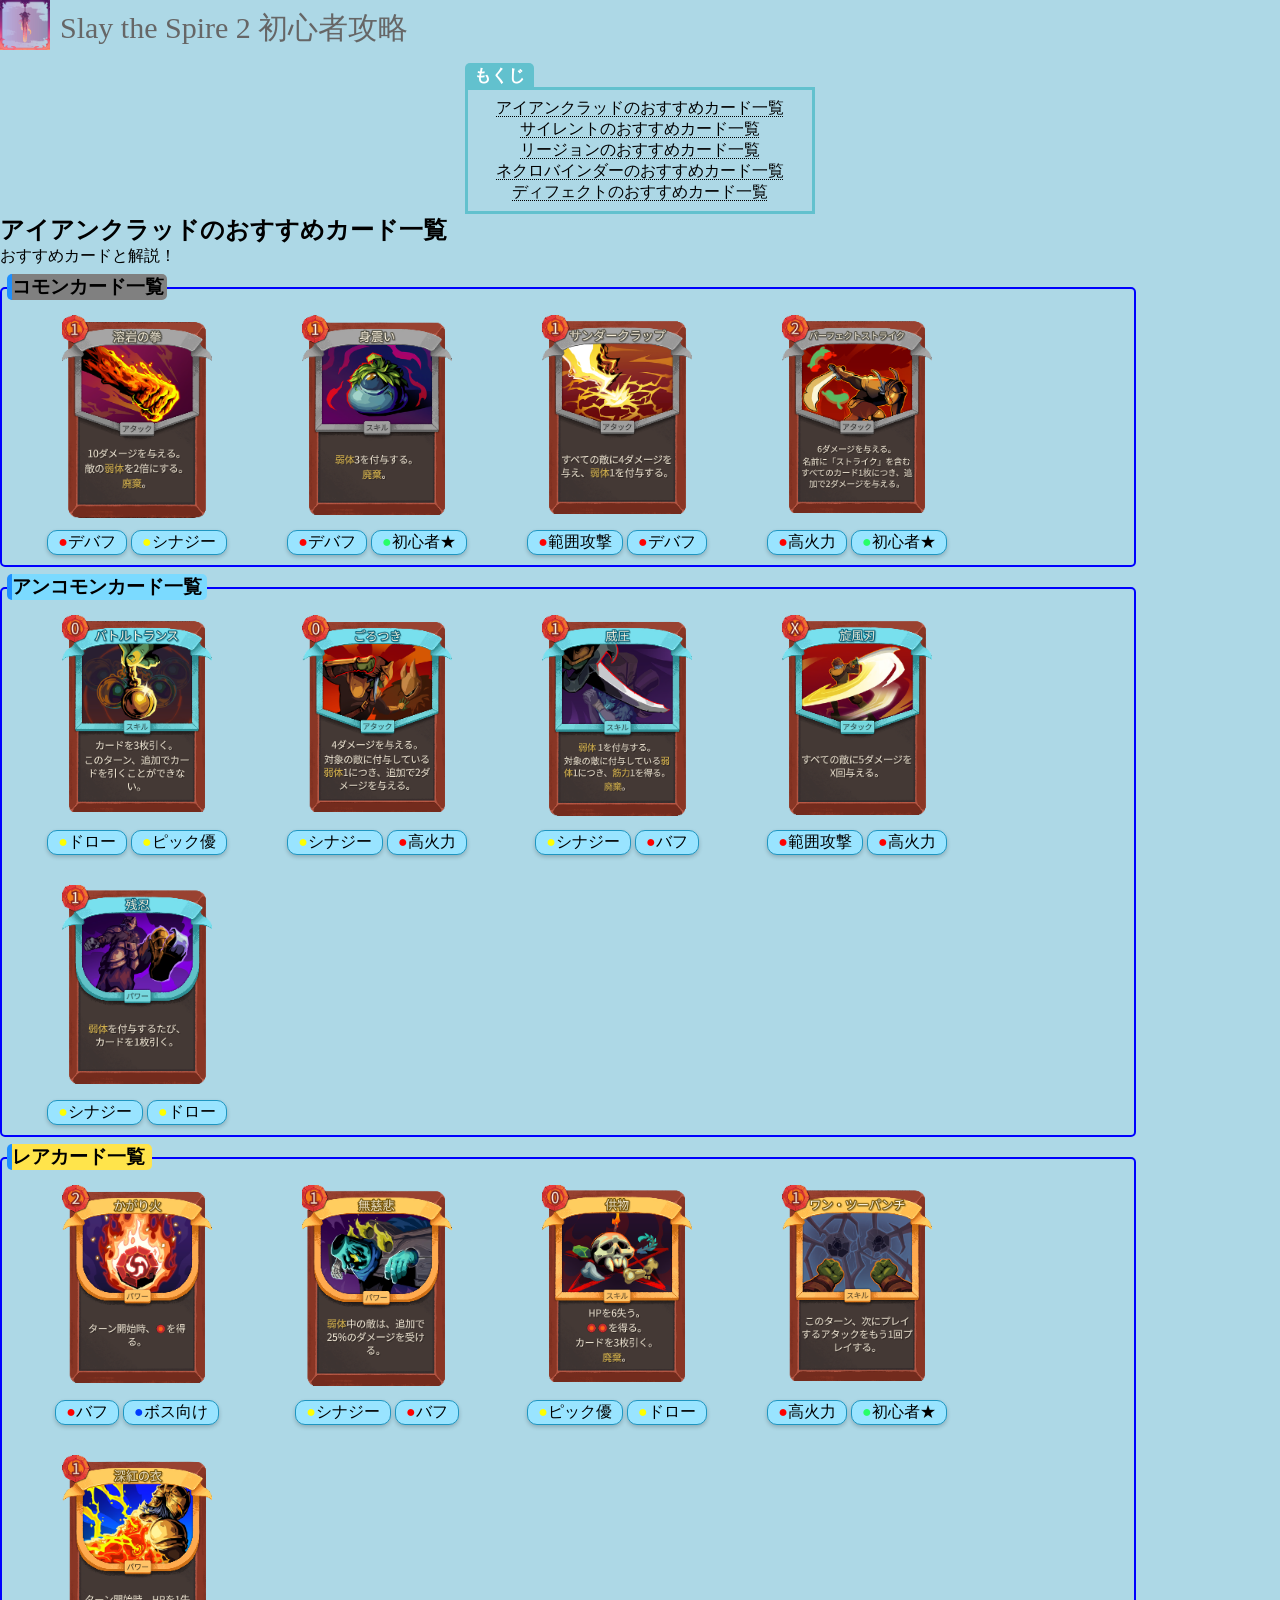
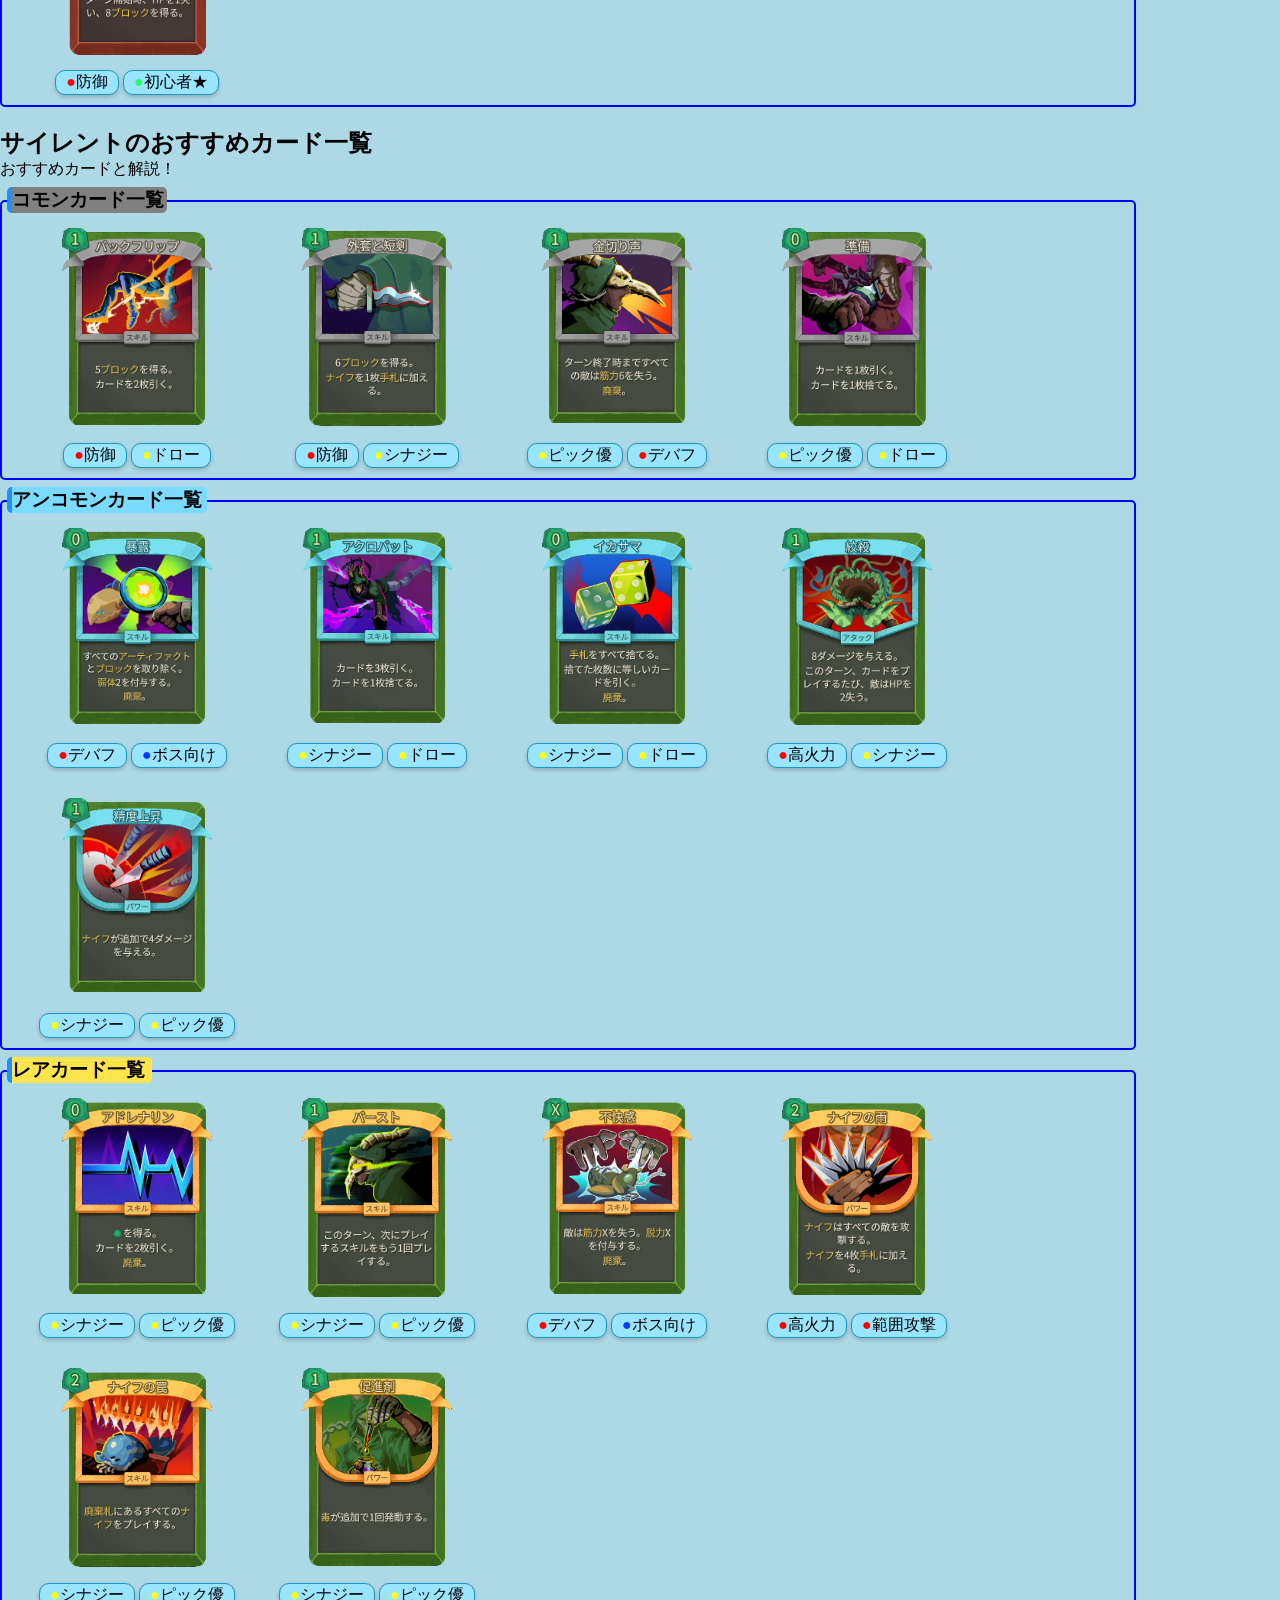
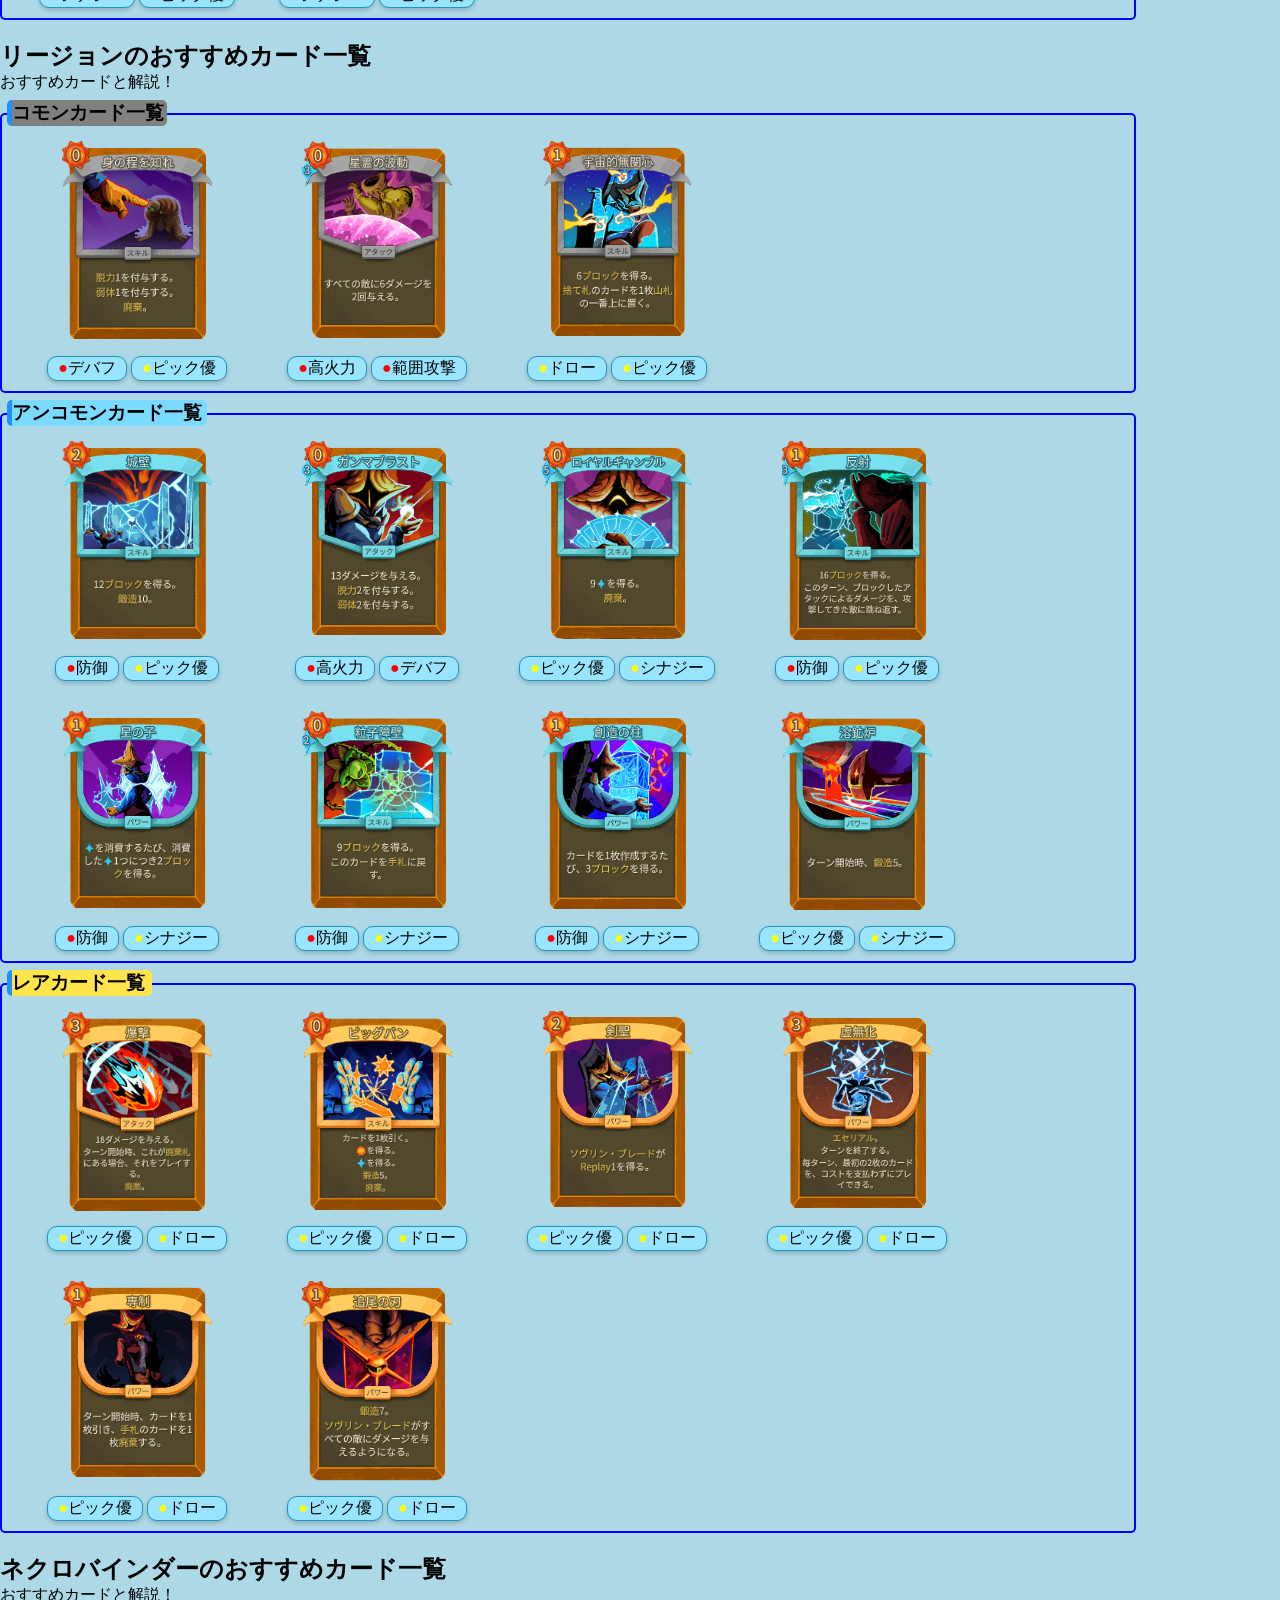
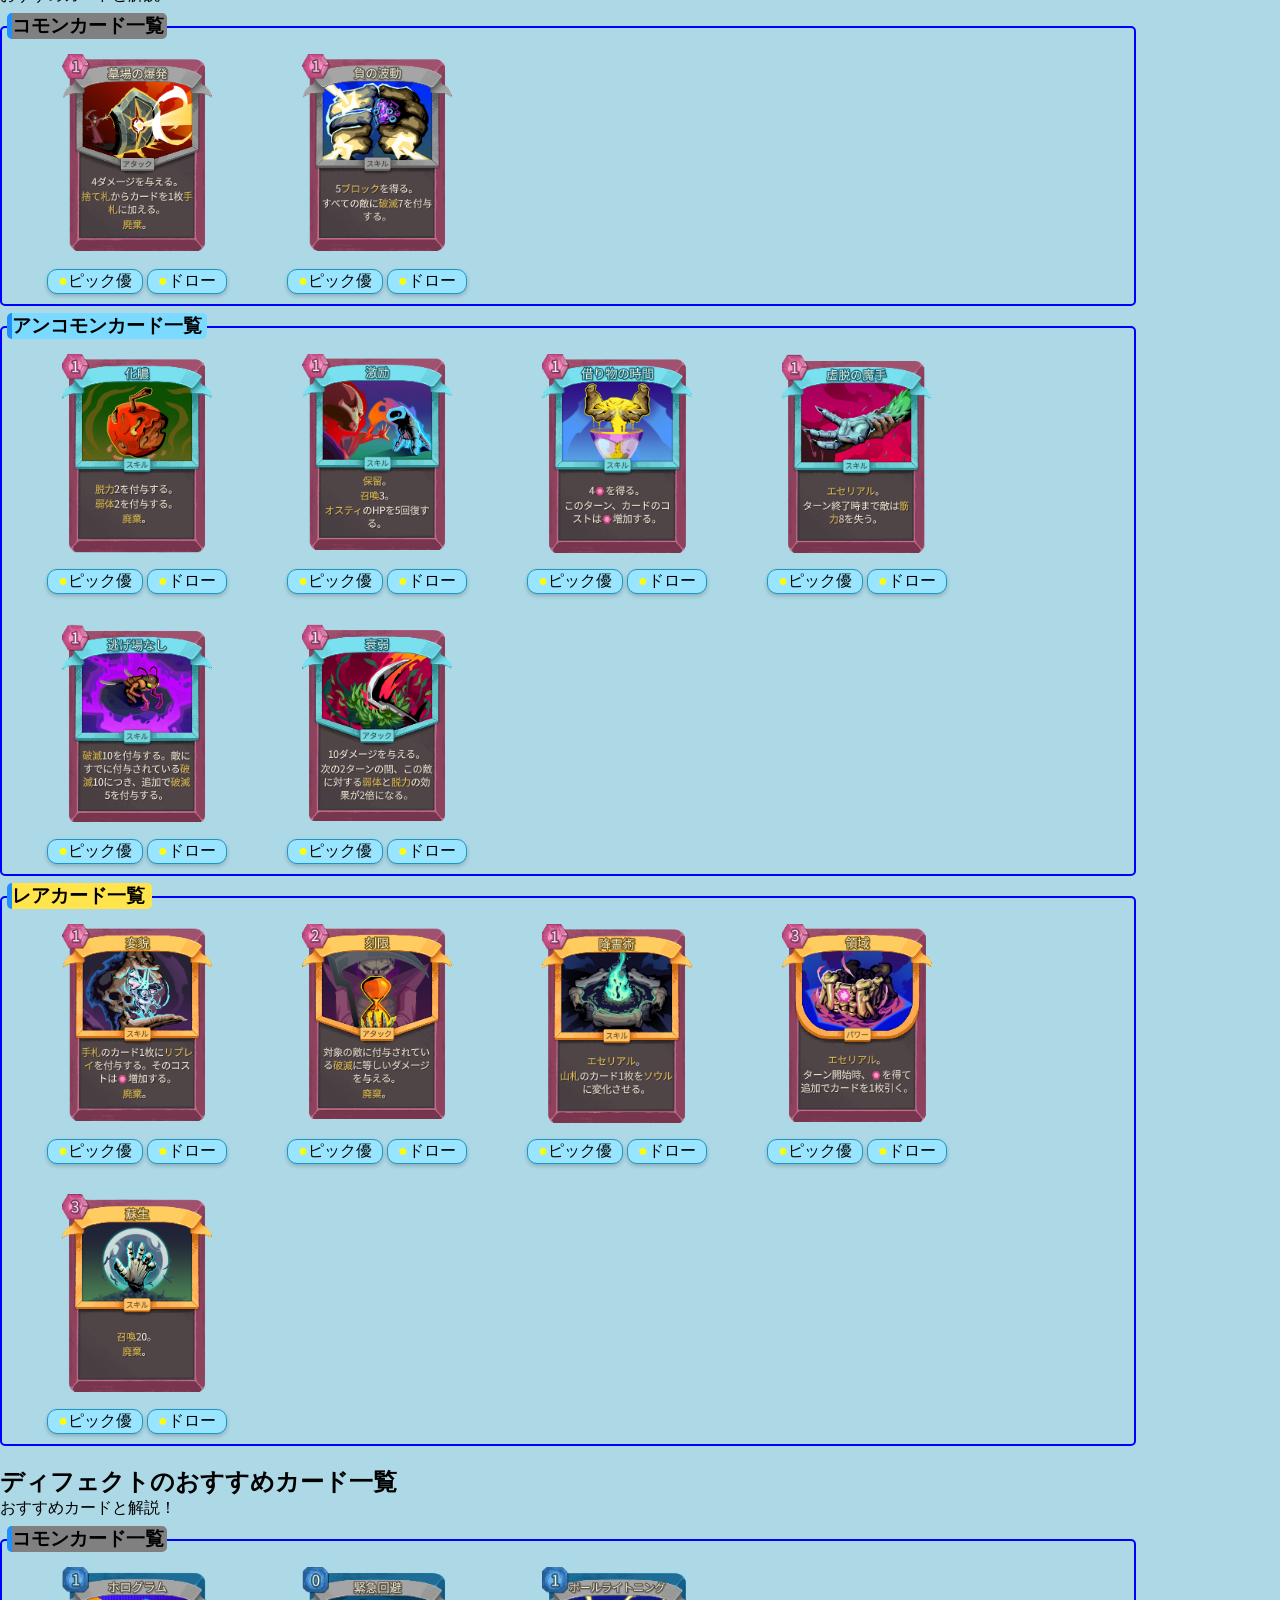
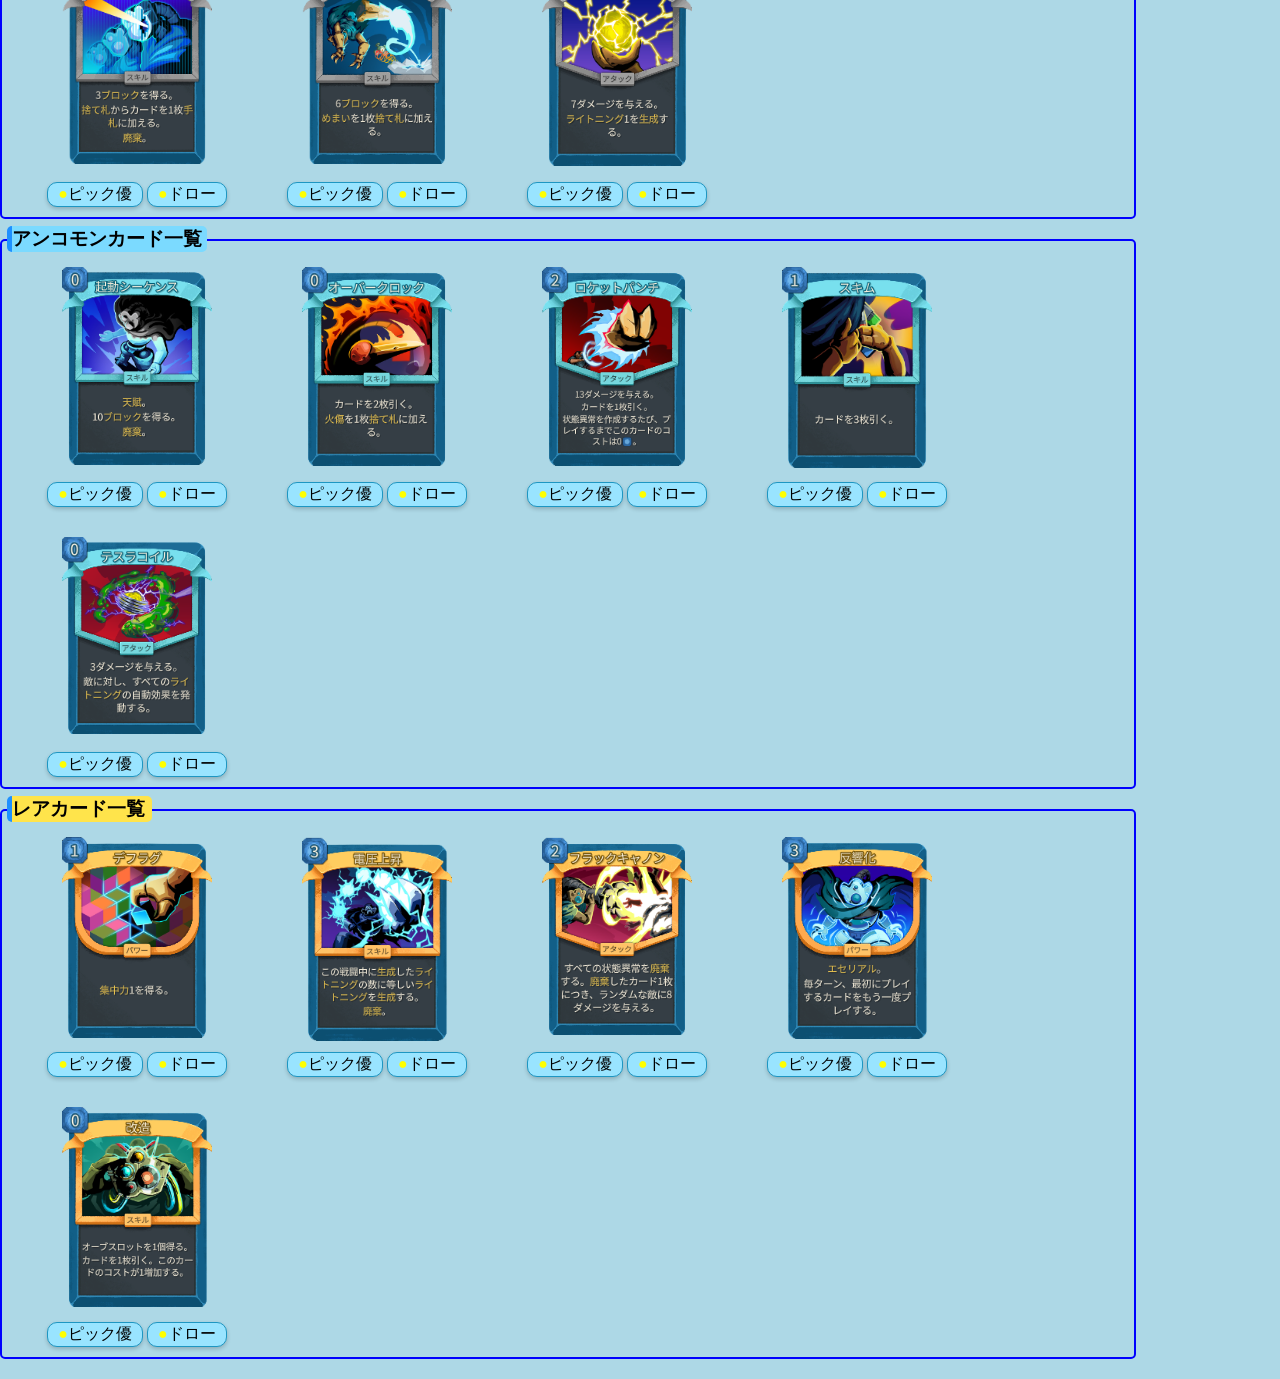
==== commit 2b0d441e: "タグ付け溶鉱炉まで" ====
--- a/StSpage/faboCard.html
+++ b/StSpage/faboCard.html
@@ -327,57 +327,57 @@
                         <div class="ItemContainer">
                             <img src="../StSpage/img/charCard/Region/uncommon/castlewall.png" alt="城壁">
                             <div class="gaitoutotankenTag">
-                                <span class="tag"><span class="pick">●</span>ピック優</span>
-                                <span class="tag"><span class="drow">●</span>ドロー</span>
+                                <span class="tag"><span class="defence">●</span>防御</span>
+                                <span class="tag"><span class="pick">●</span>ピック優</span>
                             </div>
                         </div>
                         <div class="ItemContainer">
                             <img src="../StSpage/img/charCard/Region/uncommon/gammablast.png" alt="ガンマブラスト">
                             <div class="gaitoutotankenTag">
-                                <span class="tag"><span class="pick">●</span>ピック優</span>
-                                <span class="tag"><span class="drow">●</span>ドロー</span>
+                                <span class="tag"><span class="attack">●</span>高火力</span>
+                                <span class="tag"><span class="debuff">●</span>デバフ</span>
                             </div>
                         </div>
                         <div class="ItemContainer">
                             <img src="../StSpage/img/charCard/Region/uncommon/gample.png" alt="ロイヤルギャンブル">
                             <div class="gaitoutotankenTag">
                                 <span class="tag"><span class="pick">●</span>ピック優</span>
-                                <span class="tag"><span class="drow">●</span>ドロー</span>
+                                <span class="tag"><span class="synergy">●</span>シナジー</span>
                             </div>
                         </div>
                         <div class="ItemContainer">
                             <img src="../StSpage/img/charCard/Region/uncommon/hansya.png" alt="反射">
                             <div class="gaitoutotankenTag">
-                                <span class="tag"><span class="pick">●</span>ピック優</span>
-                                <span class="tag"><span class="drow">●</span>ドロー</span>
+                                <span class="tag"><span class="defence">●</span>防御</span>
+                                <span class="tag"><span class="pick">●</span>ピック優</span>
                             </div>
                         </div>
                         <div class="ItemContainer">
                             <img src="../StSpage/img/charCard/Region/uncommon/hosinoko.png" alt="星の子">
                             <div class="gaitoutotankenTag">
-                                <span class="tag"><span class="pick">●</span>ピック優</span>
-                                <span class="tag"><span class="drow">●</span>ドロー</span>
+                                <span class="tag"><span class="defence">●</span>防御</span>
+                                <span class="tag"><span class="synergy">●</span>シナジー</span>
                             </div>
                         </div>
                         <div class="ItemContainer">
                             <img src="../StSpage/img/charCard/Region/uncommon/ryuusishouheki.png" alt="粒子障壁">
                             <div class="gaitoutotankenTag">
-                                <span class="tag"><span class="pick">●</span>ピック優</span>
-                                <span class="tag"><span class="drow">●</span>ドロー</span>
+                                <span class="tag"><span class="defence">●</span>防御</span>
+                                <span class="tag"><span class="synergy">●</span>シナジー</span>
                             </div>
                         </div>
                         <div class="ItemContainer">
                             <img src="../StSpage/img/charCard/Region/uncommon/souzounohasira.png" alt="創造の柱">
                             <div class="gaitoutotankenTag">
-                                <span class="tag"><span class="pick">●</span>ピック優</span>
-                                <span class="tag"><span class="drow">●</span>ドロー</span>
+                                <span class="tag"><span class="defence">●</span>防御</span>
+                                <span class="tag"><span class="synergy">●</span>シナジー</span>
                             </div>
                         </div>
                         <div class="ItemContainer">
                             <img src="../StSpage/img/charCard/Region/uncommon/youkouro.png" alt="溶鉱炉">
                             <div class="gaitoutotankenTag">
                                 <span class="tag"><span class="pick">●</span>ピック優</span>
-                                <span class="tag"><span class="drow">●</span>ドロー</span>
+                                <span class="tag"><span class="synergy">●</span>シナジー</span>
                             </div>
                         </div>
                     </div>
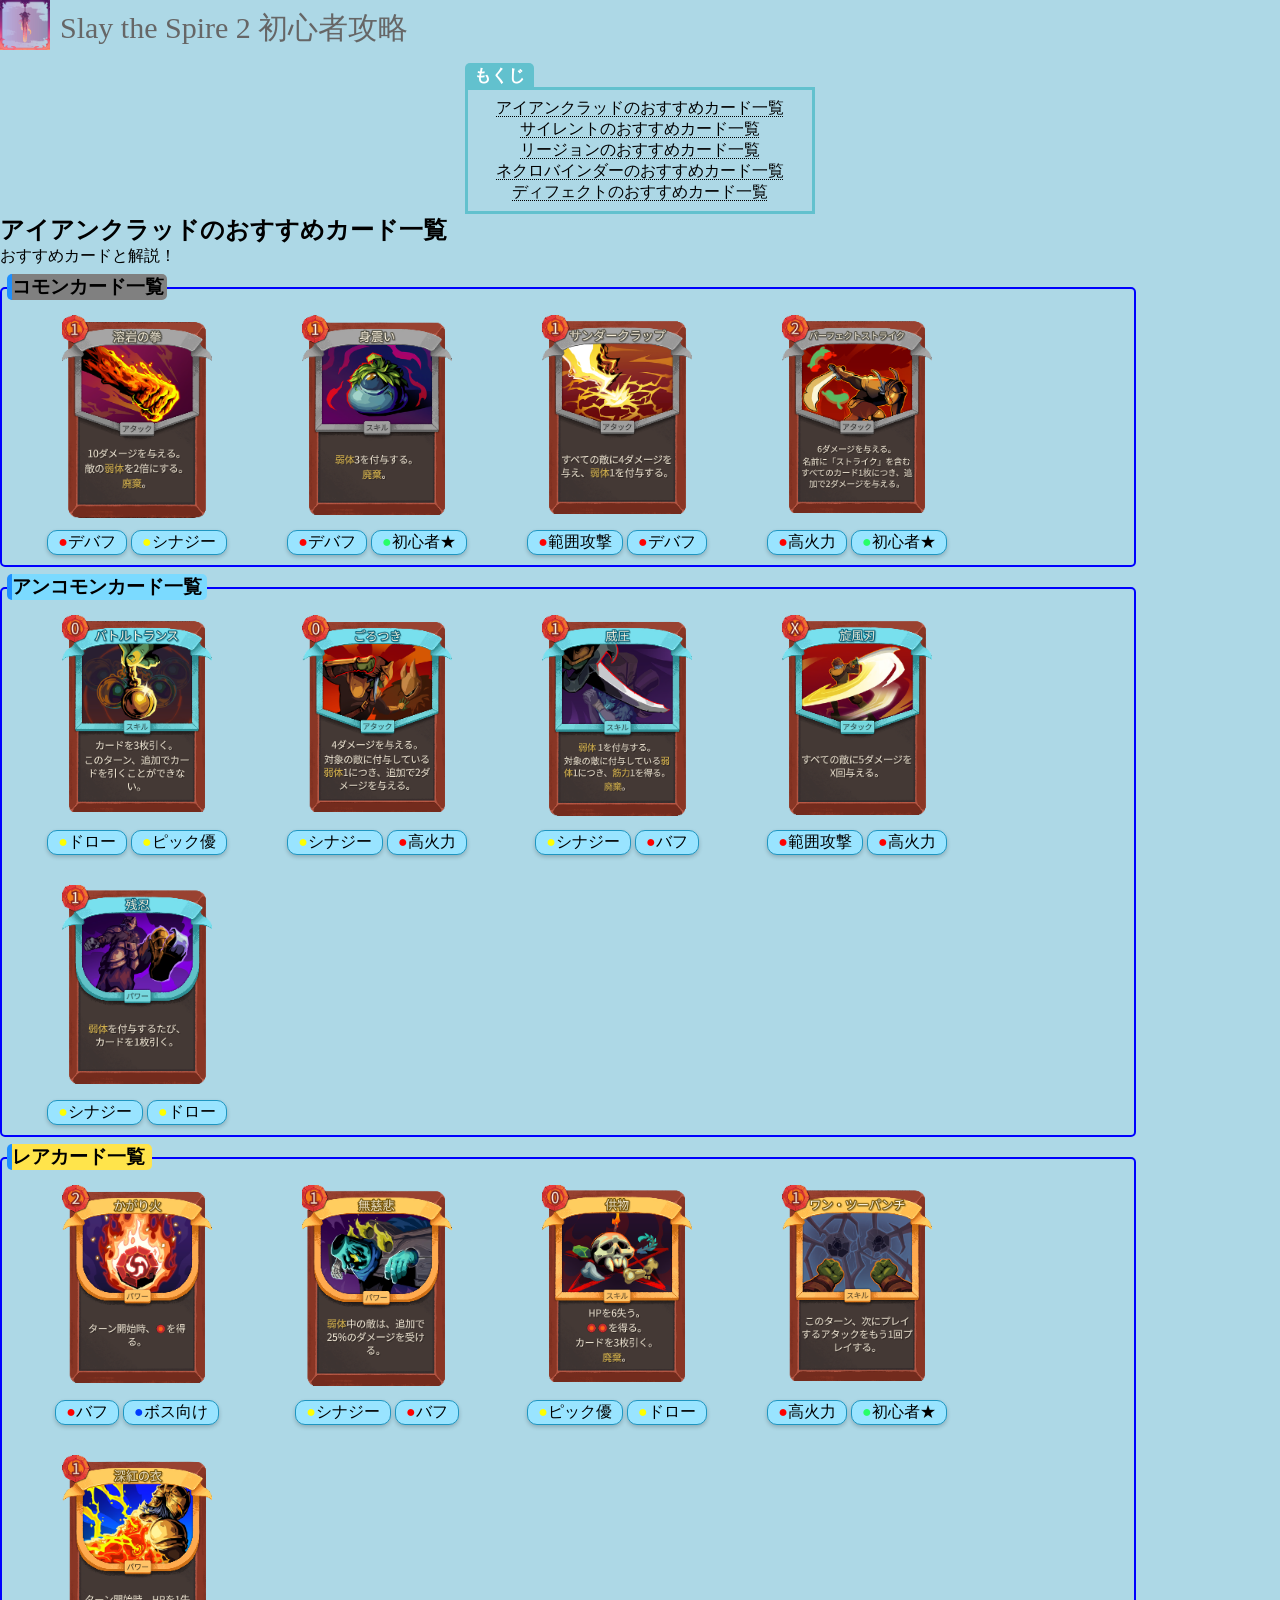
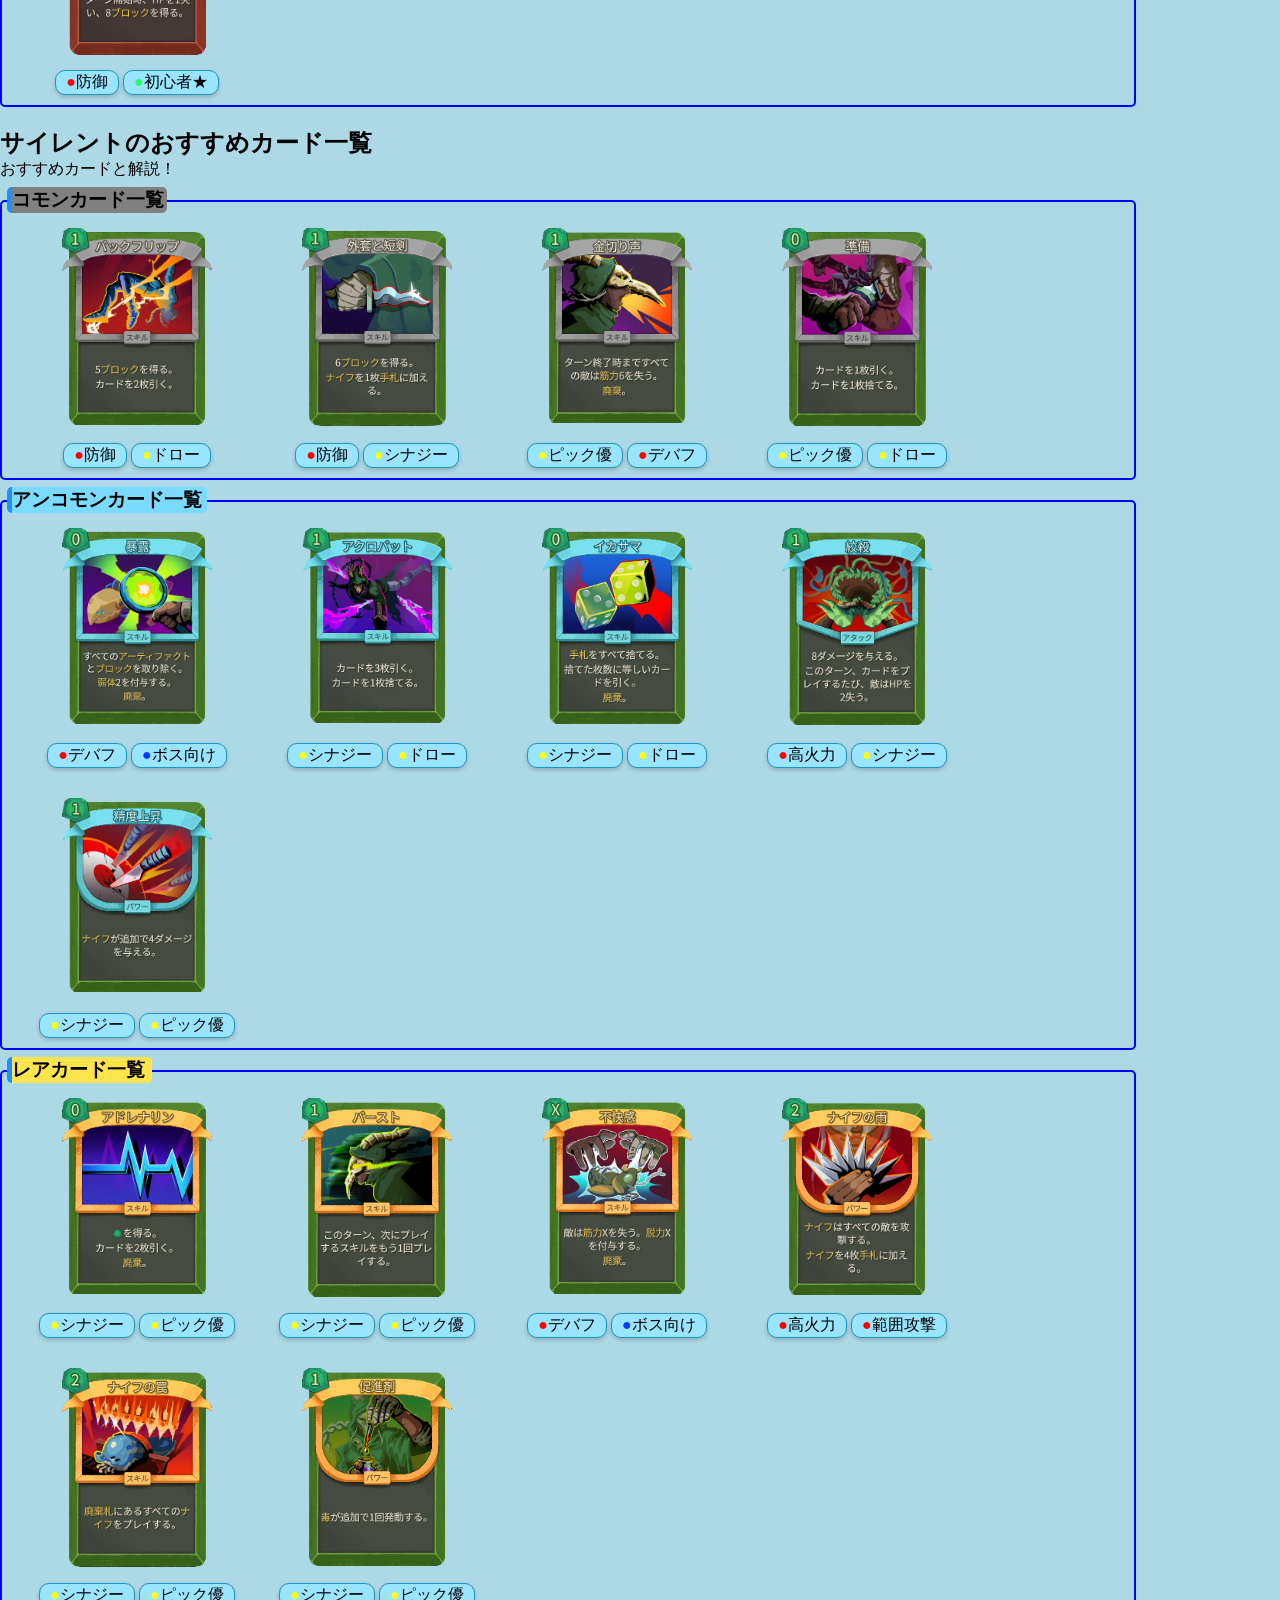
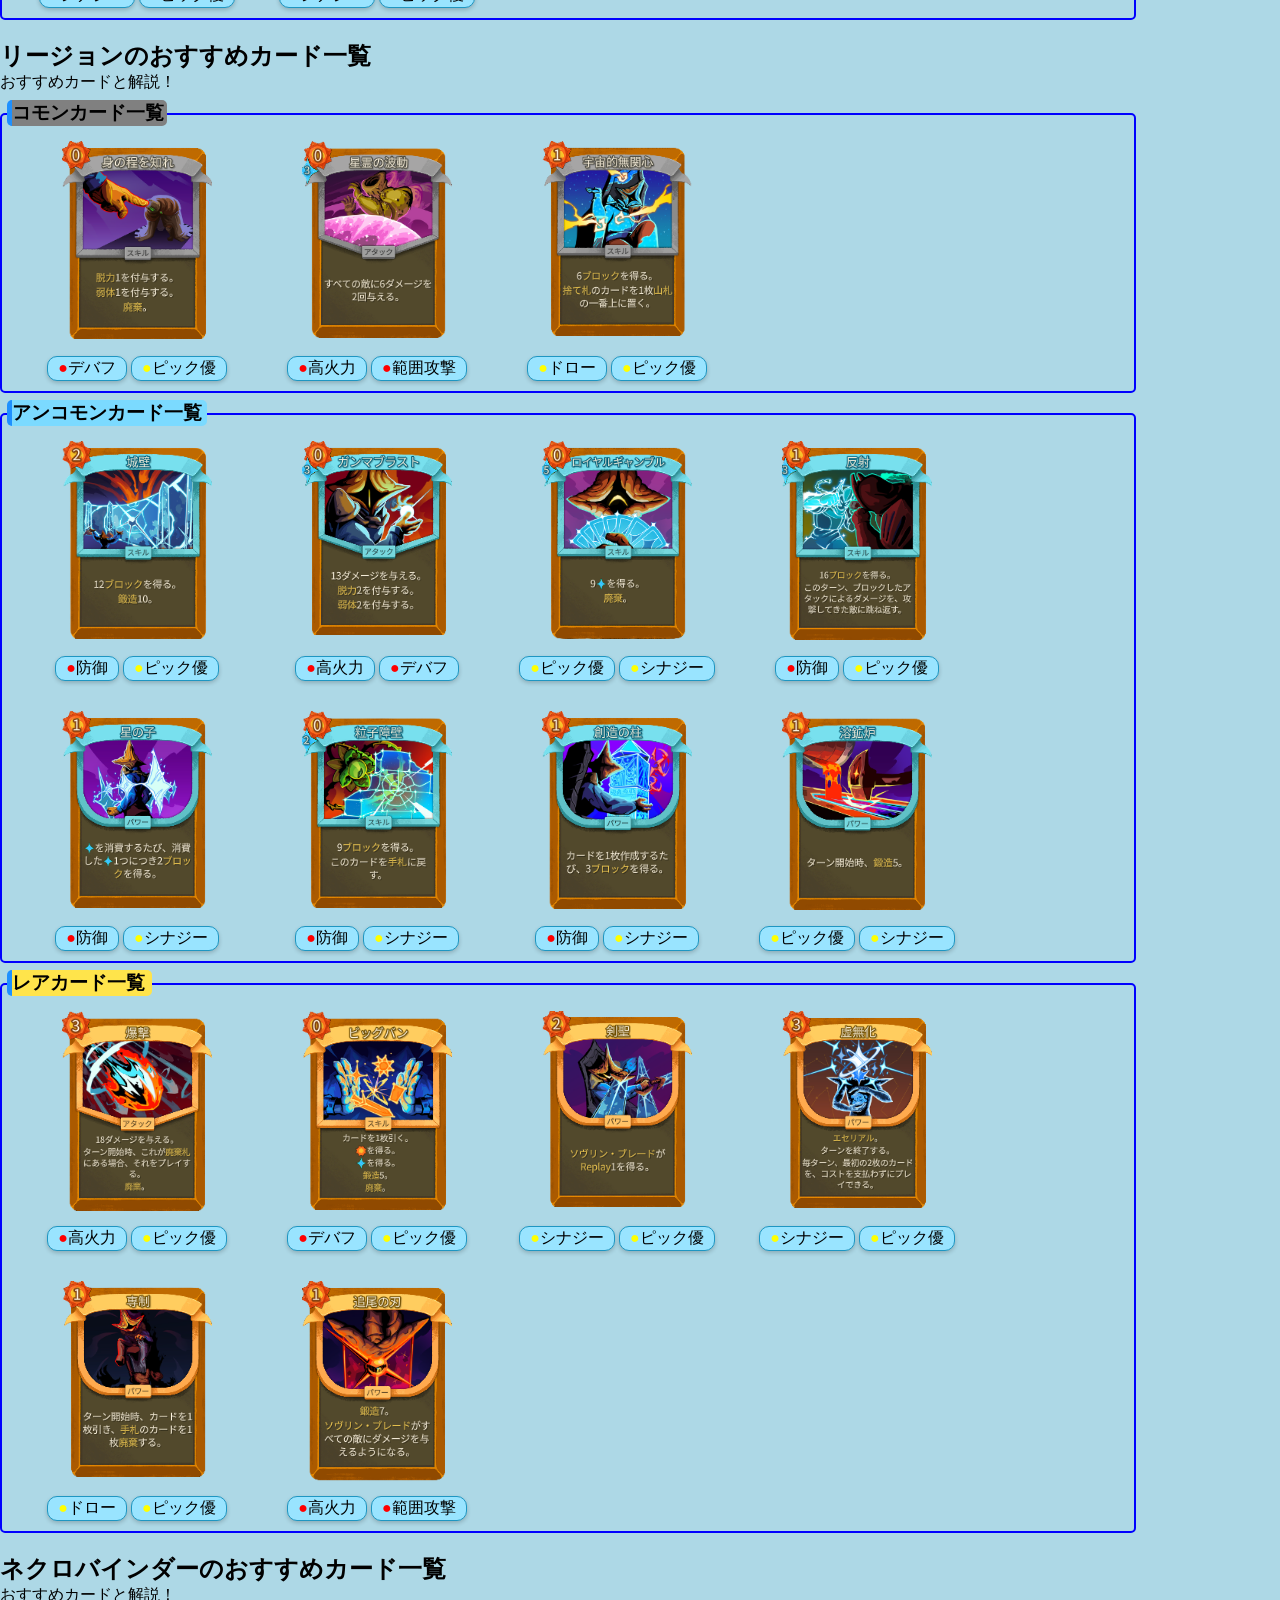
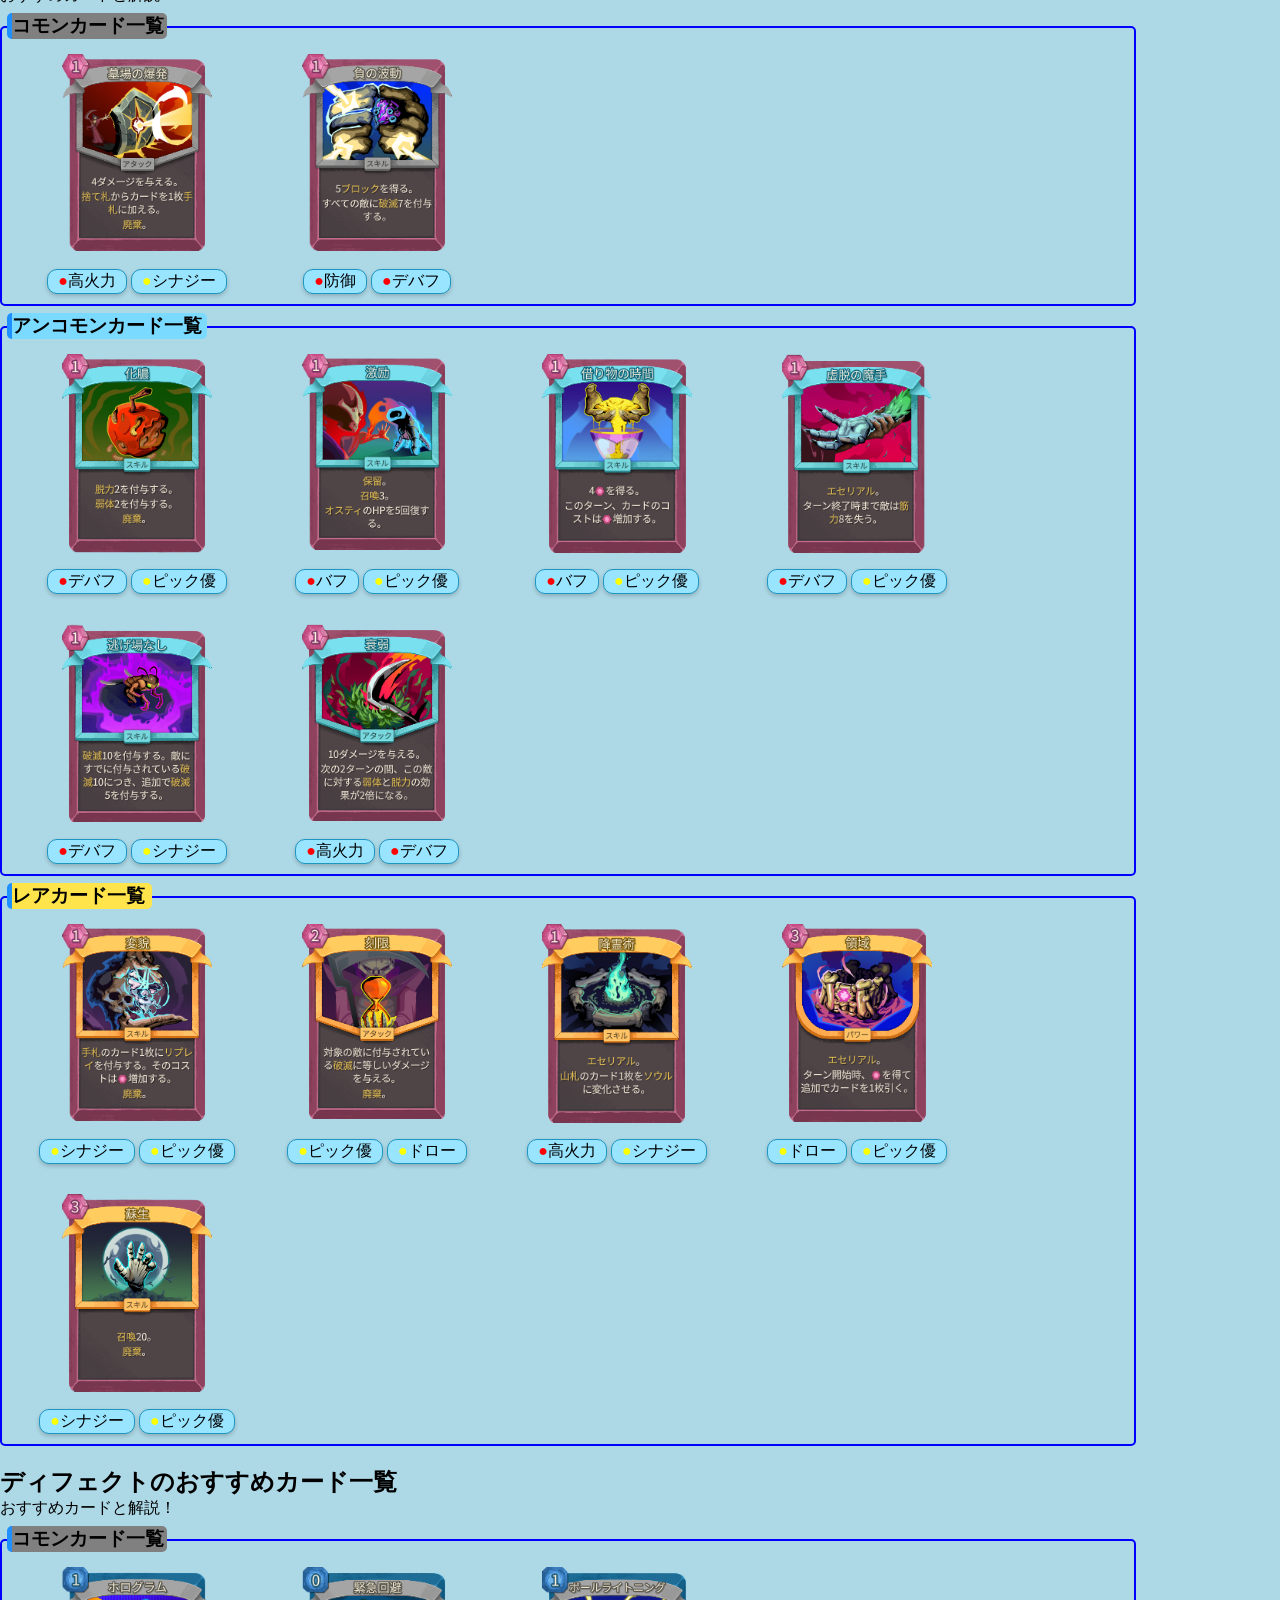
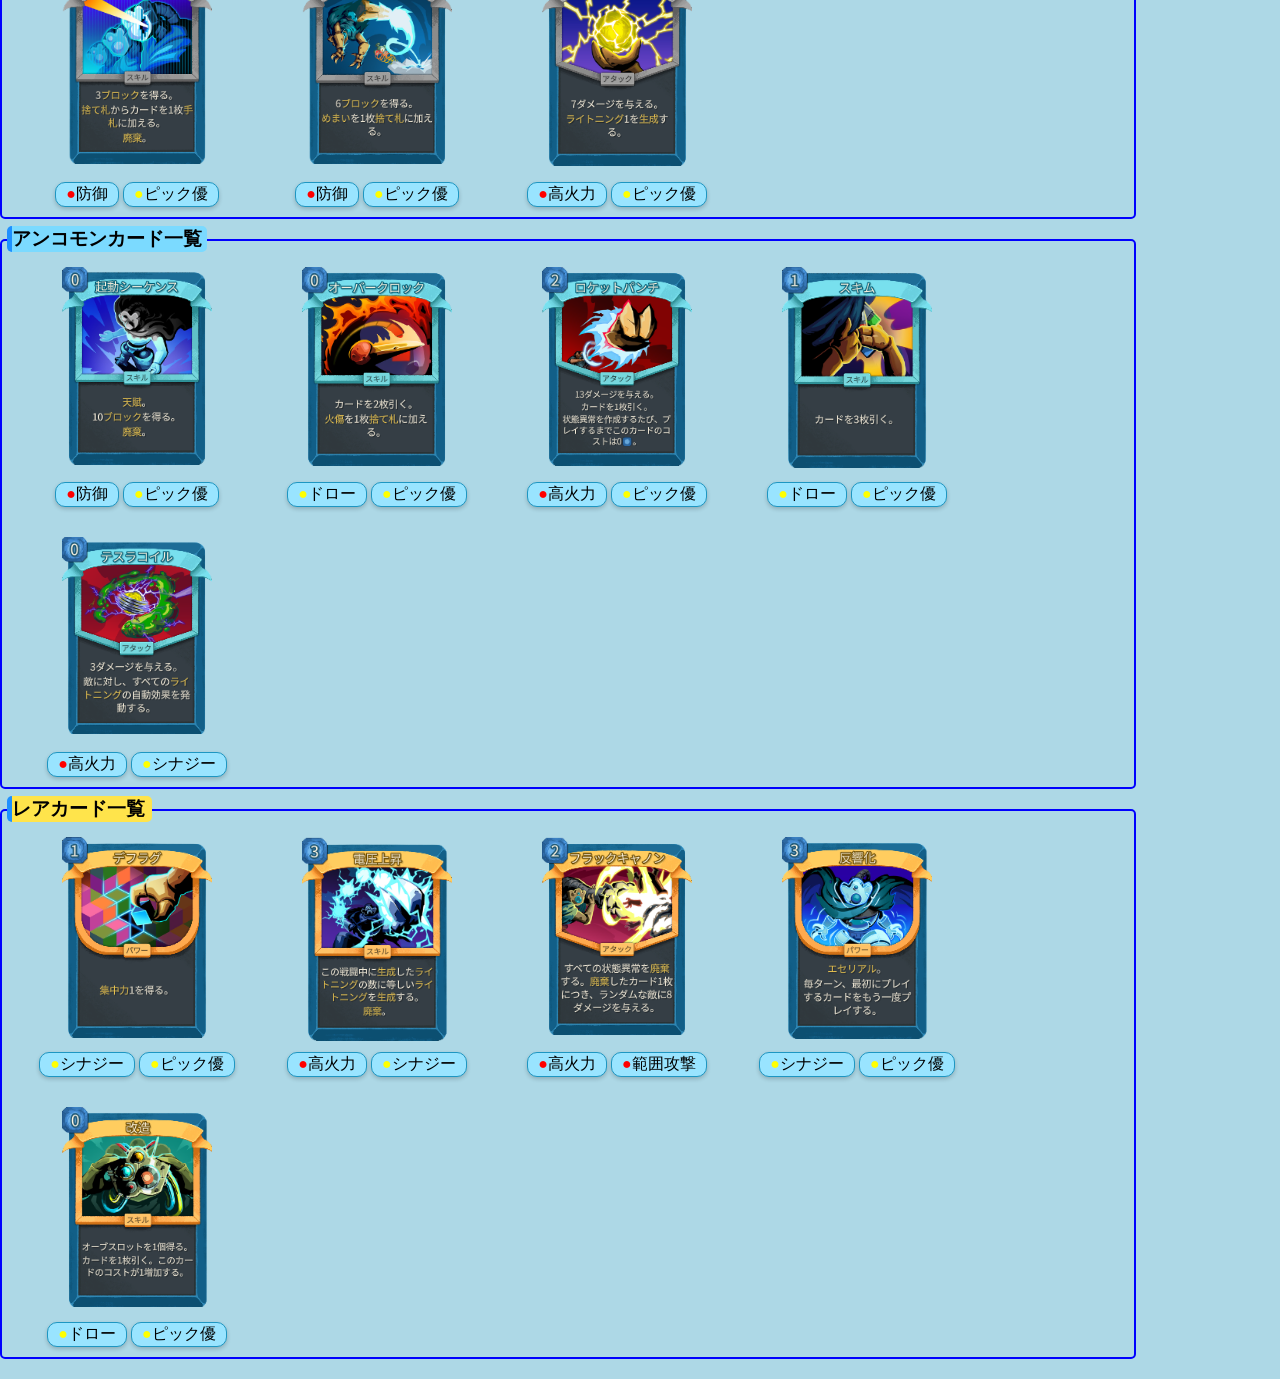
==== commit 85ffa679: "タグ付け終了" ====
--- a/StSpage/faboCard.html
+++ b/StSpage/faboCard.html
@@ -302,7 +302,7 @@
                             <img src="../StSpage/img/charCard/Region/common/minohodowosire.png" alt="身の程を知れ">
                             <div class="gaitoutotankenTag">
                                 <span class="tag"><span class="debuff">●</span>デバフ</span>
-                                <span class="tag"><span class="pick">●</span>ピック優</span>    
+                                <span class="tag"><span class="pick">●</span>ピック優</span>
                             </div>
                         </div>
                         <div class="ItemContainer">
@@ -388,43 +388,43 @@
                         <div class="ItemContainer">
                             <img src="../StSpage/img/charCard/Region/rare/bakugeki.png" alt="爆撃">
                             <div class="gaitoutotankenTag">
-                                <span class="tag"><span class="pick">●</span>ピック優</span>
-                                <span class="tag"><span class="drow">●</span>ドロー</span>
+                                <span class="tag"><span class="attack">●</span>高火力</span>
+                                <span class="tag"><span class="pick">●</span>ピック優</span>
                             </div>
                         </div>
                         <div class="ItemContainer">
                             <img src="../StSpage/img/charCard/Region/rare/bigban.png" alt="ビッグバン">
                             <div class="gaitoutotankenTag">
-                                <span class="tag"><span class="pick">●</span>ピック優</span>
-                                <span class="tag"><span class="drow">●</span>ドロー</span>
+                                <span class="tag"><span class="debuff">●</span>デバフ</span>
+                                <span class="tag"><span class="pick">●</span>ピック優</span>
                             </div>
                         </div>
                         <div class="ItemContainer">
                             <img src="../StSpage/img/charCard/Region/rare/kensei.png" alt="剣聖">
                             <div class="gaitoutotankenTag">
-                                <span class="tag"><span class="pick">●</span>ピック優</span>
-                                <span class="tag"><span class="drow">●</span>ドロー</span>
+                                <span class="tag"><span class="synergy">●</span>シナジー</span>
+                                <span class="tag"><span class="pick">●</span>ピック優</span>
                             </div>
                         </div>
                         <div class="ItemContainer">
                             <img src="../StSpage/img/charCard/Region/rare/kyomuka.png" alt="虚無化">
                             <div class="gaitoutotankenTag">
-                                <span class="tag"><span class="pick">●</span>ピック優</span>
-                                <span class="tag"><span class="drow">●</span>ドロー</span>
+                                <span class="tag"><span class="synergy">●</span>シナジー</span>
+                                <span class="tag"><span class="pick">●</span>ピック優</span>
                             </div>
                         </div>
                         <div class="ItemContainer">
                             <img src="../StSpage/img/charCard/Region/rare/sensei.png" alt="専制">
                             <div class="gaitoutotankenTag">
-                                <span class="tag"><span class="pick">●</span>ピック優</span>
-                                <span class="tag"><span class="drow">●</span>ドロー</span>
+                                <span class="tag"><span class="drow">●</span>ドロー</span>
+                                <span class="tag"><span class="pick">●</span>ピック優</span>
                             </div>
                         </div>
                         <div class="ItemContainer">
                             <img src="../StSpage/img/charCard/Region/rare/tuibinoyaiba.png" alt="追尾の刃">
                             <div class="gaitoutotankenTag">
-                                <span class="tag"><span class="pick">●</span>ピック優</span>
-                                <span class="tag"><span class="drow">●</span>ドロー</span>
+                                <span class="tag"><span class="attack">●</span>高火力</span>
+                                <span class="tag"><span class="aoe">●</span>範囲攻撃</span>
                             </div>
                         </div>
                     </div>
@@ -440,15 +440,15 @@
                         <div class="ItemContainer">
                             <img src="../StSpage/img/charCard/Necro/common/hakabanobakuhatu.png" alt="墓場の爆発">
                             <div class="gaitoutotankenTag">
-                                <span class="tag"><span class="pick">●</span>ピック優</span>
-                                <span class="tag"><span class="drow">●</span>ドロー</span>
+                                <span class="tag"><span class="attack">●</span>高火力</span>
+                                <span class="tag"><span class="synergy">●</span>シナジー</span>
                             </div>
                         </div>
                         <div class="ItemContainer">
                             <img src="../StSpage/img/charCard/Necro/common/hunohadou.png" alt="負の波動">
                             <div class="gaitoutotankenTag">
-                                <span class="tag"><span class="pick">●</span>ピック優</span>
-                                <span class="tag"><span class="drow">●</span>ドロー</span>
+                                <span class="tag"><span class="defence">●</span>防御</span>
+                                <span class="tag"><span class="debuff">●</span>デバフ</span>
                             </div>
                         </div>
                     </div>
@@ -459,43 +459,43 @@
                         <div class="ItemContainer">
                             <img src="../StSpage/img/charCard/Necro/uncommon/apple.png" alt="化膿">
                             <div class="gaitoutotankenTag">
-                                <span class="tag"><span class="pick">●</span>ピック優</span>
-                                <span class="tag"><span class="drow">●</span>ドロー</span>
+                                <span class="tag"><span class="debuff">●</span>デバフ</span>
+                                <span class="tag"><span class="pick">●</span>ピック優</span>
                             </div>
                         </div>
                         <div class="ItemContainer">
                             <img src="../StSpage/img/charCard/Necro/uncommon/gekirei.png" alt="激励">
                             <div class="gaitoutotankenTag">
-                                <span class="tag"><span class="pick">●</span>ピック優</span>
-                                <span class="tag"><span class="drow">●</span>ドロー</span>
+                                <span class="tag"><span class="buff">●</span>バフ</span>
+                                <span class="tag"><span class="pick">●</span>ピック優</span>
                             </div>
                         </div>
                         <div class="ItemContainer">
                             <img src="../StSpage/img/charCard/Necro/uncommon/karimonotime.png" alt="借り物の時間">
                             <div class="gaitoutotankenTag">
-                                <span class="tag"><span class="pick">●</span>ピック優</span>
-                                <span class="tag"><span class="drow">●</span>ドロー</span>
+                                <span class="tag"><span class="buff">●</span>バフ</span>
+                                <span class="tag"><span class="pick">●</span>ピック優</span>
                             </div>
                         </div>
                         <div class="ItemContainer">
                             <img src="../StSpage/img/charCard/Necro/uncommon/kyodatunomashu.png" alt="虚脱の魔手">
                             <div class="gaitoutotankenTag">
-                                <span class="tag"><span class="pick">●</span>ピック優</span>
-                                <span class="tag"><span class="drow">●</span>ドロー</span>
+                                <span class="tag"><span class="debuff">●</span>デバフ</span>
+                                <span class="tag"><span class="pick">●</span>ピック優</span>
                             </div>
                         </div>
                         <div class="ItemContainer">
                             <img src="../StSpage/img/charCard/Necro/uncommon/nigebanasi.png" alt="逃げ場なし">
                             <div class="gaitoutotankenTag">
-                                <span class="tag"><span class="pick">●</span>ピック優</span>
-                                <span class="tag"><span class="drow">●</span>ドロー</span>
+                                <span class="tag"><span class="debuff">●</span>デバフ</span>
+                                <span class="tag"><span class="synergy">●</span>シナジー</span>
                             </div>
                         </div>
                         <div class="ItemContainer">
                             <img src="../StSpage/img/charCard/Necro/uncommon/suijaku.png" alt="衰弱">
                             <div class="gaitoutotankenTag">
-                                <span class="tag"><span class="pick">●</span>ピック優</span>
-                                <span class="tag"><span class="drow">●</span>ドロー</span>
+                                <span class="tag"><span class="attack">●</span>高火力</span>
+                                <span class="tag"><span class="debuff">●</span>デバフ</span>
                             </div>
                         </div>
                     </div>
@@ -506,8 +506,8 @@
                         <div class="ItemContainer">
                             <img src="../StSpage/img/charCard/Necro/rare/henbou.png" alt="変貌">
                             <div class="gaitoutotankenTag">
-                                <span class="tag"><span class="pick">●</span>ピック優</span>
-                                <span class="tag"><span class="drow">●</span>ドロー</span>
+                                <span class="tag"><span class="synergy">●</span>シナジー</span>
+                                <span class="tag"><span class="pick">●</span>ピック優</span>
                             </div>
                         </div>
                         <div class="ItemContainer">
@@ -520,22 +520,22 @@
                         <div class="ItemContainer">
                             <img src="../StSpage/img/charCard/Necro/rare/koureijutu.png" alt="降霊術">
                             <div class="gaitoutotankenTag">
-                                <span class="tag"><span class="pick">●</span>ピック優</span>
-                                <span class="tag"><span class="drow">●</span>ドロー</span>
+                                <span class="tag"><span class="attack">●</span>高火力</span>
+                                <span class="tag"><span class="synergy">●</span>シナジー</span>
                             </div>
                         </div>
                         <div class="ItemContainer">
                             <img src="../StSpage/img/charCard/Necro/rare/ryouiki.png" alt="領域">
                             <div class="gaitoutotankenTag">
-                                <span class="tag"><span class="pick">●</span>ピック優</span>
-                                <span class="tag"><span class="drow">●</span>ドロー</span>
+                                <span class="tag"><span class="drow">●</span>ドロー</span>
+                                <span class="tag"><span class="pick">●</span>ピック優</span>
                             </div>
                         </div>
                         <div class="ItemContainer">
                             <img src="../StSpage/img/charCard/Necro/rare/sosei.png" alt="蘇生">
                             <div class="gaitoutotankenTag">
-                                <span class="tag"><span class="pick">●</span>ピック優</span>
-                                <span class="tag"><span class="drow">●</span>ドロー</span>
+                                <span class="tag"><span class="synergy">●</span>シナジー</span>
+                                <span class="tag"><span class="pick">●</span>ピック優</span>
                             </div>
                         </div>
                     </div>
@@ -551,22 +551,22 @@
                         <div class="ItemContainer">
                             <img src="../StSpage/img/charCard/Difect/common/hologlam.png" alt="ホログラム">
                             <div class="gaitoutotankenTag">
-                                <span class="tag"><span class="pick">●</span>ピック優</span>
-                                <span class="tag"><span class="drow">●</span>ドロー</span>
+                                <span class="tag"><span class="defence">●</span>防御</span>
+                                <span class="tag"><span class="pick">●</span>ピック優</span>
                             </div>
                         </div>
                         <div class="ItemContainer">
                             <img src="../StSpage/img/charCard/Difect/common/kinkyukaihi.png" alt="緊急回避">
                             <div class="gaitoutotankenTag">
-                                <span class="tag"><span class="pick">●</span>ピック優</span>
-                                <span class="tag"><span class="drow">●</span>ドロー</span>
+                                <span class="tag"><span class="defence">●</span>防御</span>
+                                <span class="tag"><span class="pick">●</span>ピック優</span>
                             </div>
                         </div>
                         <div class="ItemContainer">
                             <img src="../StSpage/img/charCard/Difect/common/lightningpool.png" alt="ポールライトニング">
                             <div class="gaitoutotankenTag">
-                                <span class="tag"><span class="pick">●</span>ピック優</span>
-                                <span class="tag"><span class="drow">●</span>ドロー</span>
+                                <span class="tag"><span class="attack">●</span>高火力</span>
+                                <span class="tag"><span class="pick">●</span>ピック優</span>
                             </div>
                         </div>
                     </div>
@@ -577,36 +577,36 @@
                         <div class="ItemContainer">
                             <img src="../StSpage/img/charCard/Difect/uncommon/kidoucicance.png" alt="起動シーケンス">
                             <div class="gaitoutotankenTag">
-                                <span class="tag"><span class="pick">●</span>ピック優</span>
-                                <span class="tag"><span class="drow">●</span>ドロー</span>
+                                <span class="tag"><span class="defence">●</span>防御</span>
+                                <span class="tag"><span class="pick">●</span>ピック優</span>
                             </div>
                         </div>
                         <div class="ItemContainer">
                             <img src="../StSpage/img/charCard/Difect/uncommon/overclock.png" alt="オーバークロック">
                             <div class="gaitoutotankenTag">
-                                <span class="tag"><span class="pick">●</span>ピック優</span>
-                                <span class="tag"><span class="drow">●</span>ドロー</span>
+                                <span class="tag"><span class="drow">●</span>ドロー</span>
+                                <span class="tag"><span class="pick">●</span>ピック優</span>
                             </div>
                         </div>
                         <div class="ItemContainer">
                             <img src="../StSpage/img/charCard/Difect/uncommon/rocketpanch.png" alt="ロケットパンチ">
                             <div class="gaitoutotankenTag">
-                                <span class="tag"><span class="pick">●</span>ピック優</span>
-                                <span class="tag"><span class="drow">●</span>ドロー</span>
+                                <span class="tag"><span class="attack">●</span>高火力</span>
+                                <span class="tag"><span class="pick">●</span>ピック優</span>
                             </div>
                         </div>
                         <div class="ItemContainer">
                             <img src="../StSpage/img/charCard/Difect/uncommon/skim.png" alt="スキム">
                             <div class="gaitoutotankenTag">
-                                <span class="tag"><span class="pick">●</span>ピック優</span>
-                                <span class="tag"><span class="drow">●</span>ドロー</span>
+                                <span class="tag"><span class="drow">●</span>ドロー</span>
+                                <span class="tag"><span class="pick">●</span>ピック優</span>
                             </div>
                         </div>
                         <div class="ItemContainer">
                             <img src="../StSpage/img/charCard/Difect/uncommon/teslacoil.png" alt="テスラコイル">
                             <div class="gaitoutotankenTag">
-                                <span class="tag"><span class="pick">●</span>ピック優</span>
-                                <span class="tag"><span class="drow">●</span>ドロー</span>
+                                <span class="tag"><span class="attack">●</span>高火力</span>
+                                <span class="tag"><span class="synergy">●</span>シナジー</span>
                             </div>
                         </div>
                     </div>
@@ -617,36 +617,36 @@
                         <div class="ItemContainer">
                             <img src="../StSpage/img/charCard/Difect/rare/deflag.png" alt="デフラグ">
                             <div class="gaitoutotankenTag">
-                                <span class="tag"><span class="pick">●</span>ピック優</span>
-                                <span class="tag"><span class="drow">●</span>ドロー</span>
+                                <span class="tag"><span class="synergy">●</span>シナジー</span>
+                                <span class="tag"><span class="pick">●</span>ピック優</span>
                             </div>
                         </div>
                         <div class="ItemContainer">
                             <img src="../StSpage/img/charCard/Difect/rare/denatujoushou.png" alt="電圧上昇">
                             <div class="gaitoutotankenTag">
-                                <span class="tag"><span class="pick">●</span>ピック優</span>
-                                <span class="tag"><span class="drow">●</span>ドロー</span>
+                                <span class="tag"><span class="attack">●</span>高火力</span>
+                                <span class="tag"><span class="synergy">●</span>シナジー</span>
                             </div>
                         </div>
                         <div class="ItemContainer">
                             <img src="../StSpage/img/charCard/Difect/rare/flackcannon.png" alt="フラックキャノン">
                             <div class="gaitoutotankenTag">
-                                <span class="tag"><span class="pick">●</span>ピック優</span>
-                                <span class="tag"><span class="drow">●</span>ドロー</span>
+                                <span class="tag"><span class="attack">●</span>高火力</span>
+                                <span class="tag"><span class="aoe">●</span>範囲攻撃</span>
                             </div>
                         </div>
                         <div class="ItemContainer">
                             <img src="../StSpage/img/charCard/Difect/rare/hankyouka.png" alt="反響化">
                             <div class="gaitoutotankenTag">
-                                <span class="tag"><span class="pick">●</span>ピック優</span>
-                                <span class="tag"><span class="drow">●</span>ドロー</span>
+                                <span class="tag"><span class="synergy">●</span>シナジー</span>
+                                <span class="tag"><span class="pick">●</span>ピック優</span>
                             </div>
                         </div>
                         <div class="ItemContainer">
                             <img src="../StSpage/img/charCard/Difect/rare/kaizou.png" alt="改造">
                             <div class="gaitoutotankenTag">
-                                <span class="tag"><span class="pick">●</span>ピック優</span>
-                                <span class="tag"><span class="drow">●</span>ドロー</span>
+                                <span class="tag"><span class="drow">●</span>ドロー</span>
+                                <span class="tag"><span class="pick">●</span>ピック優</span>
                             </div>
                         </div>
                     </div>
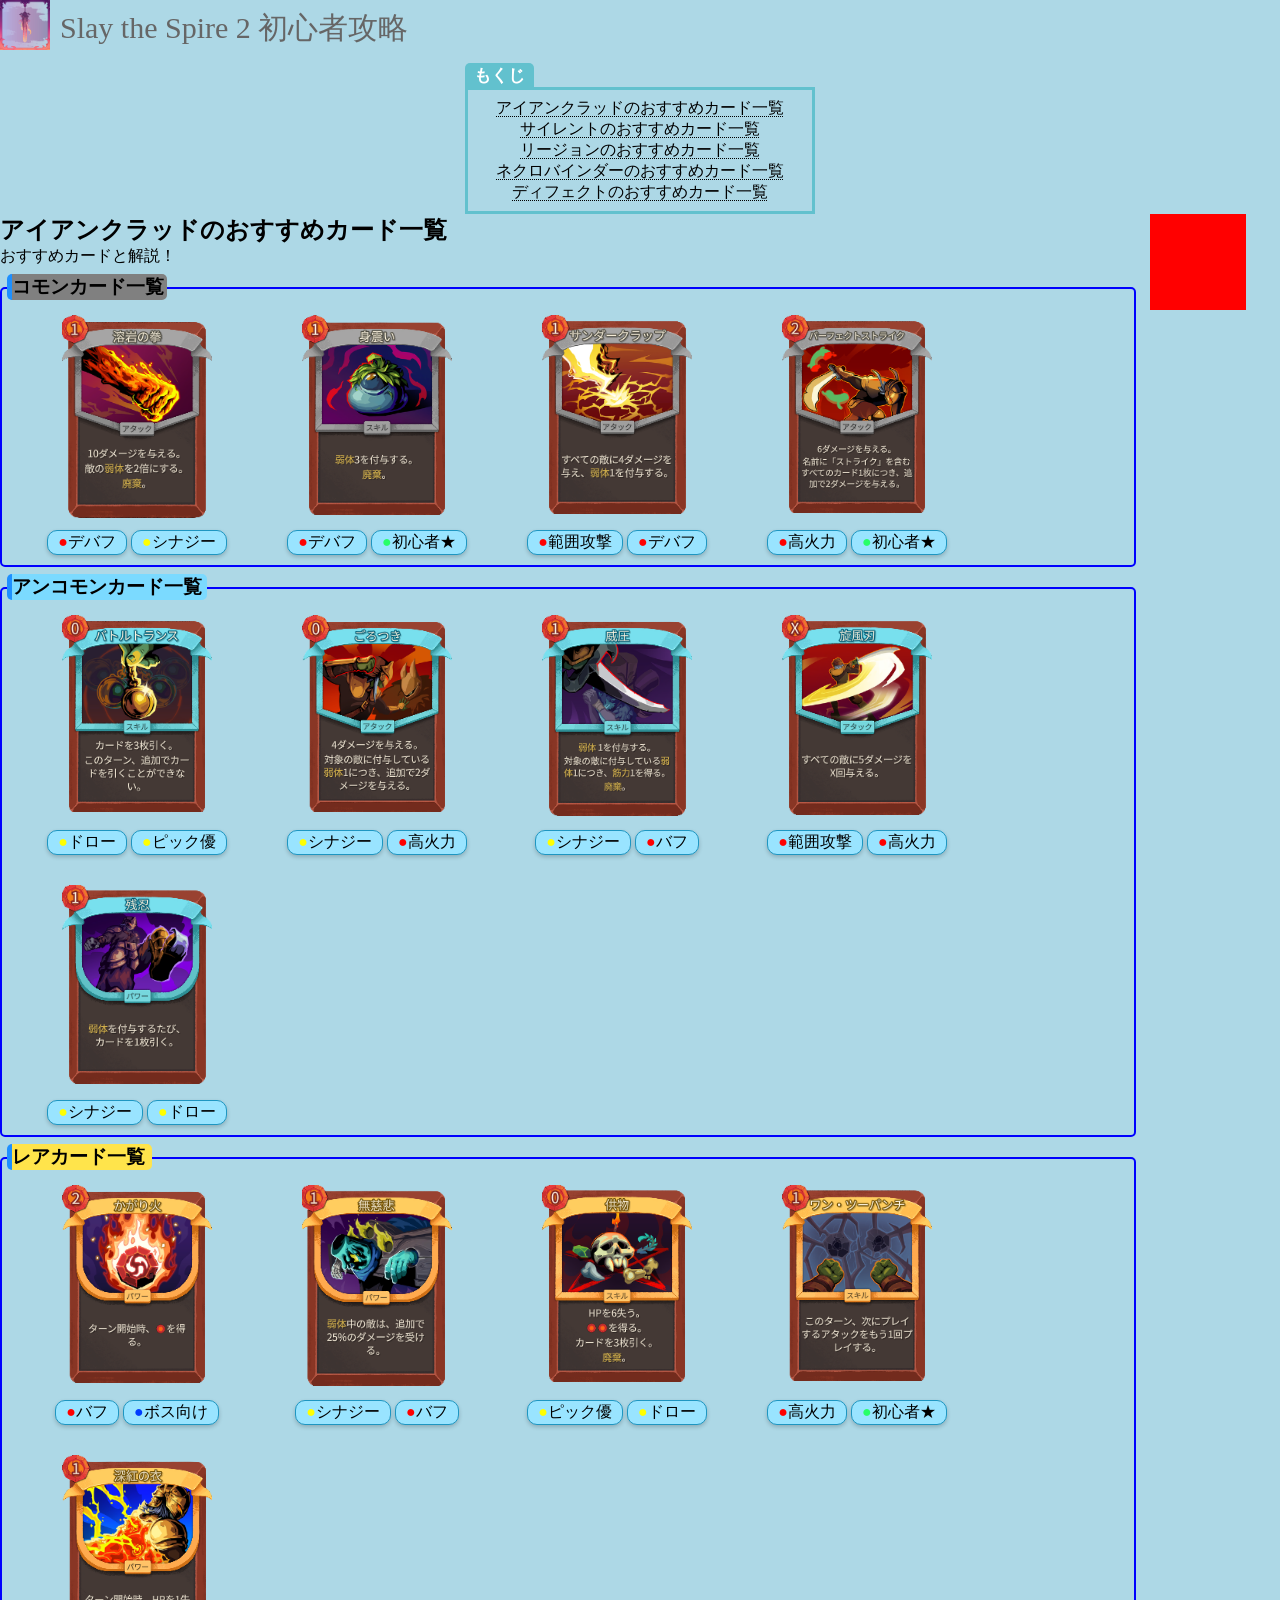
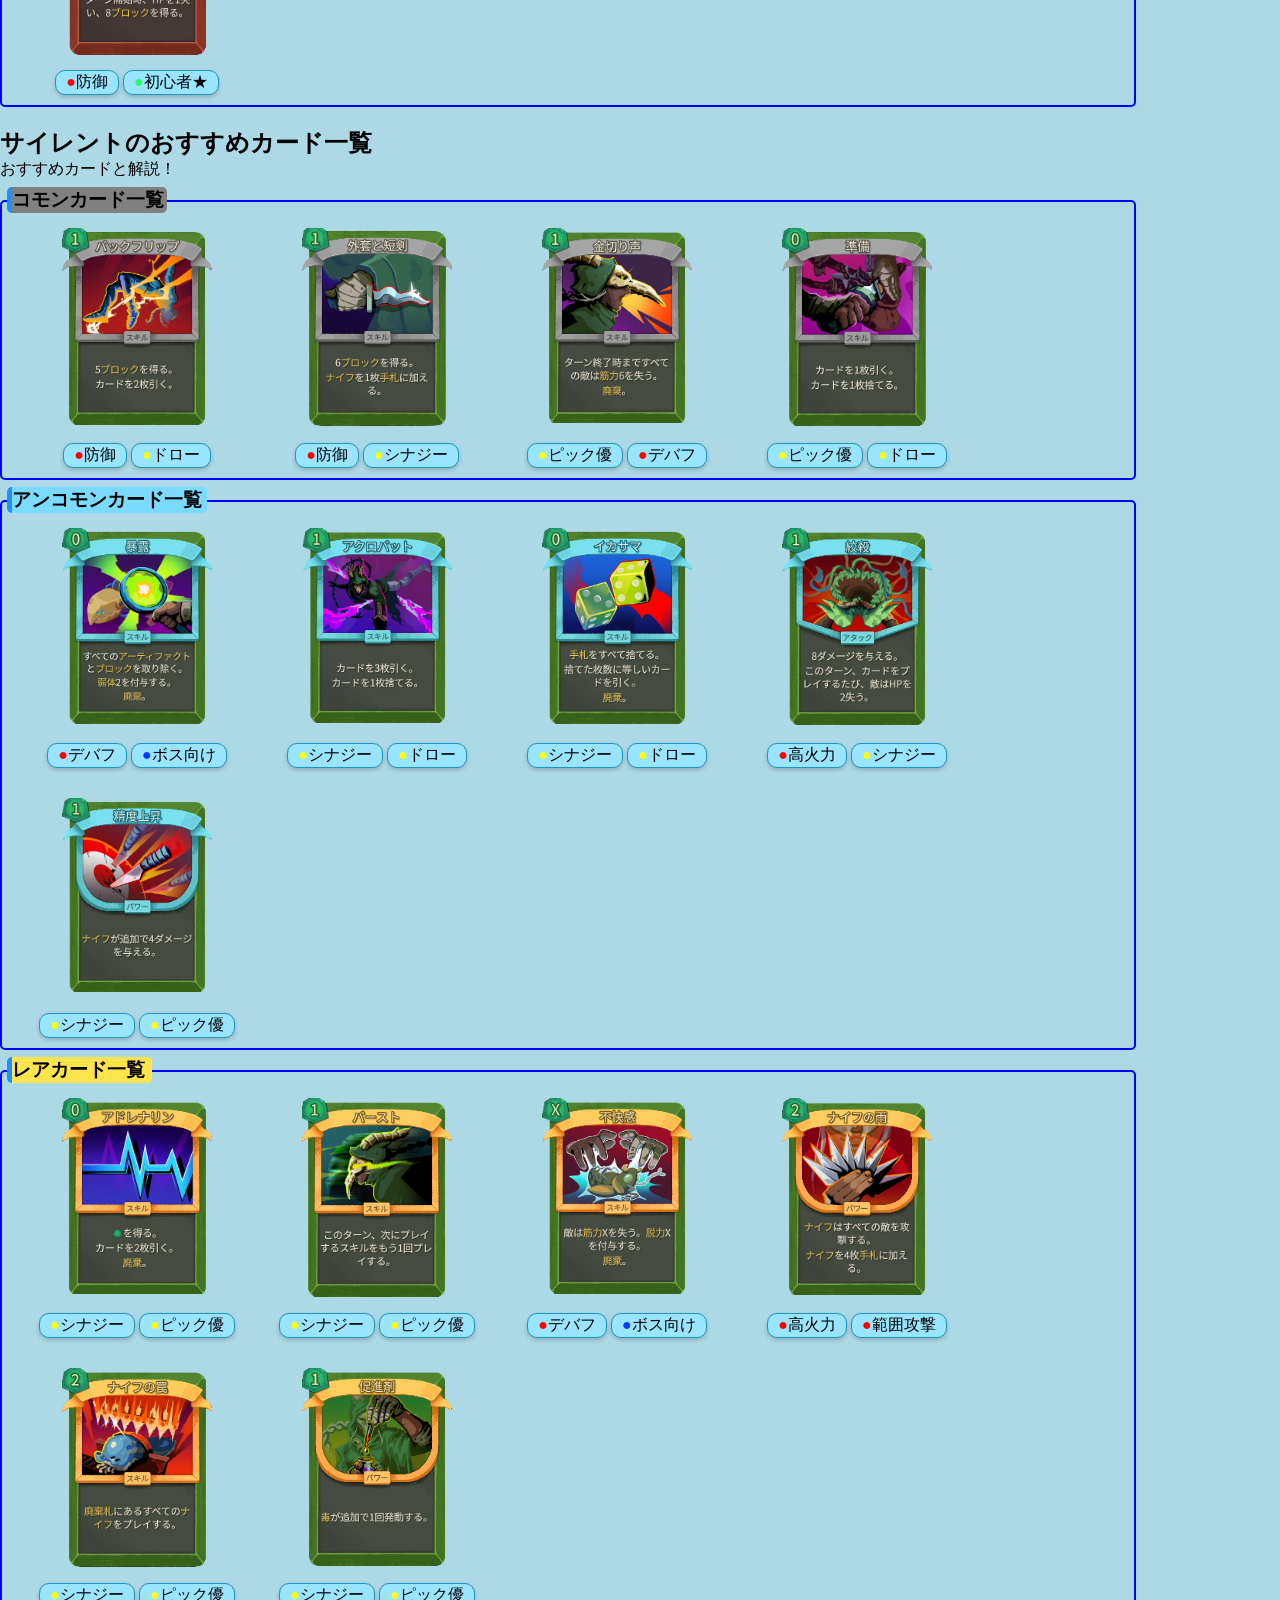
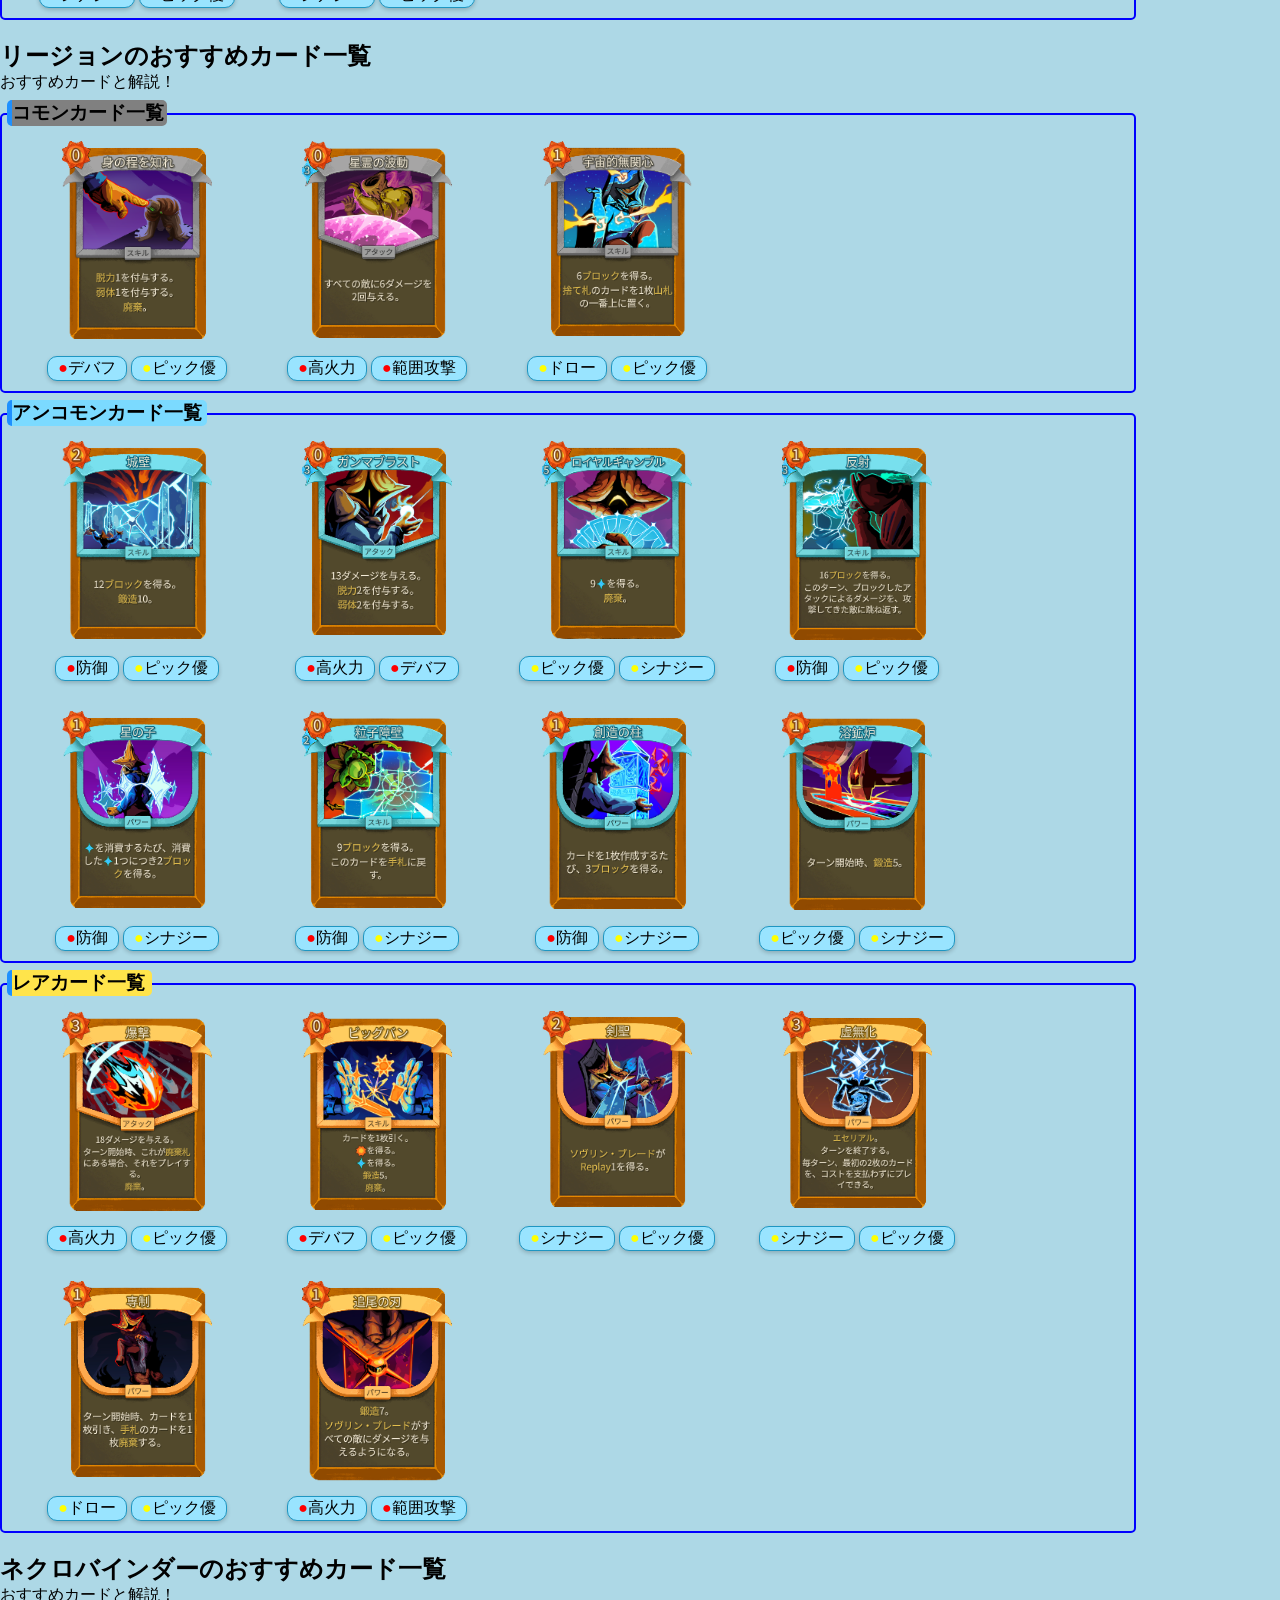
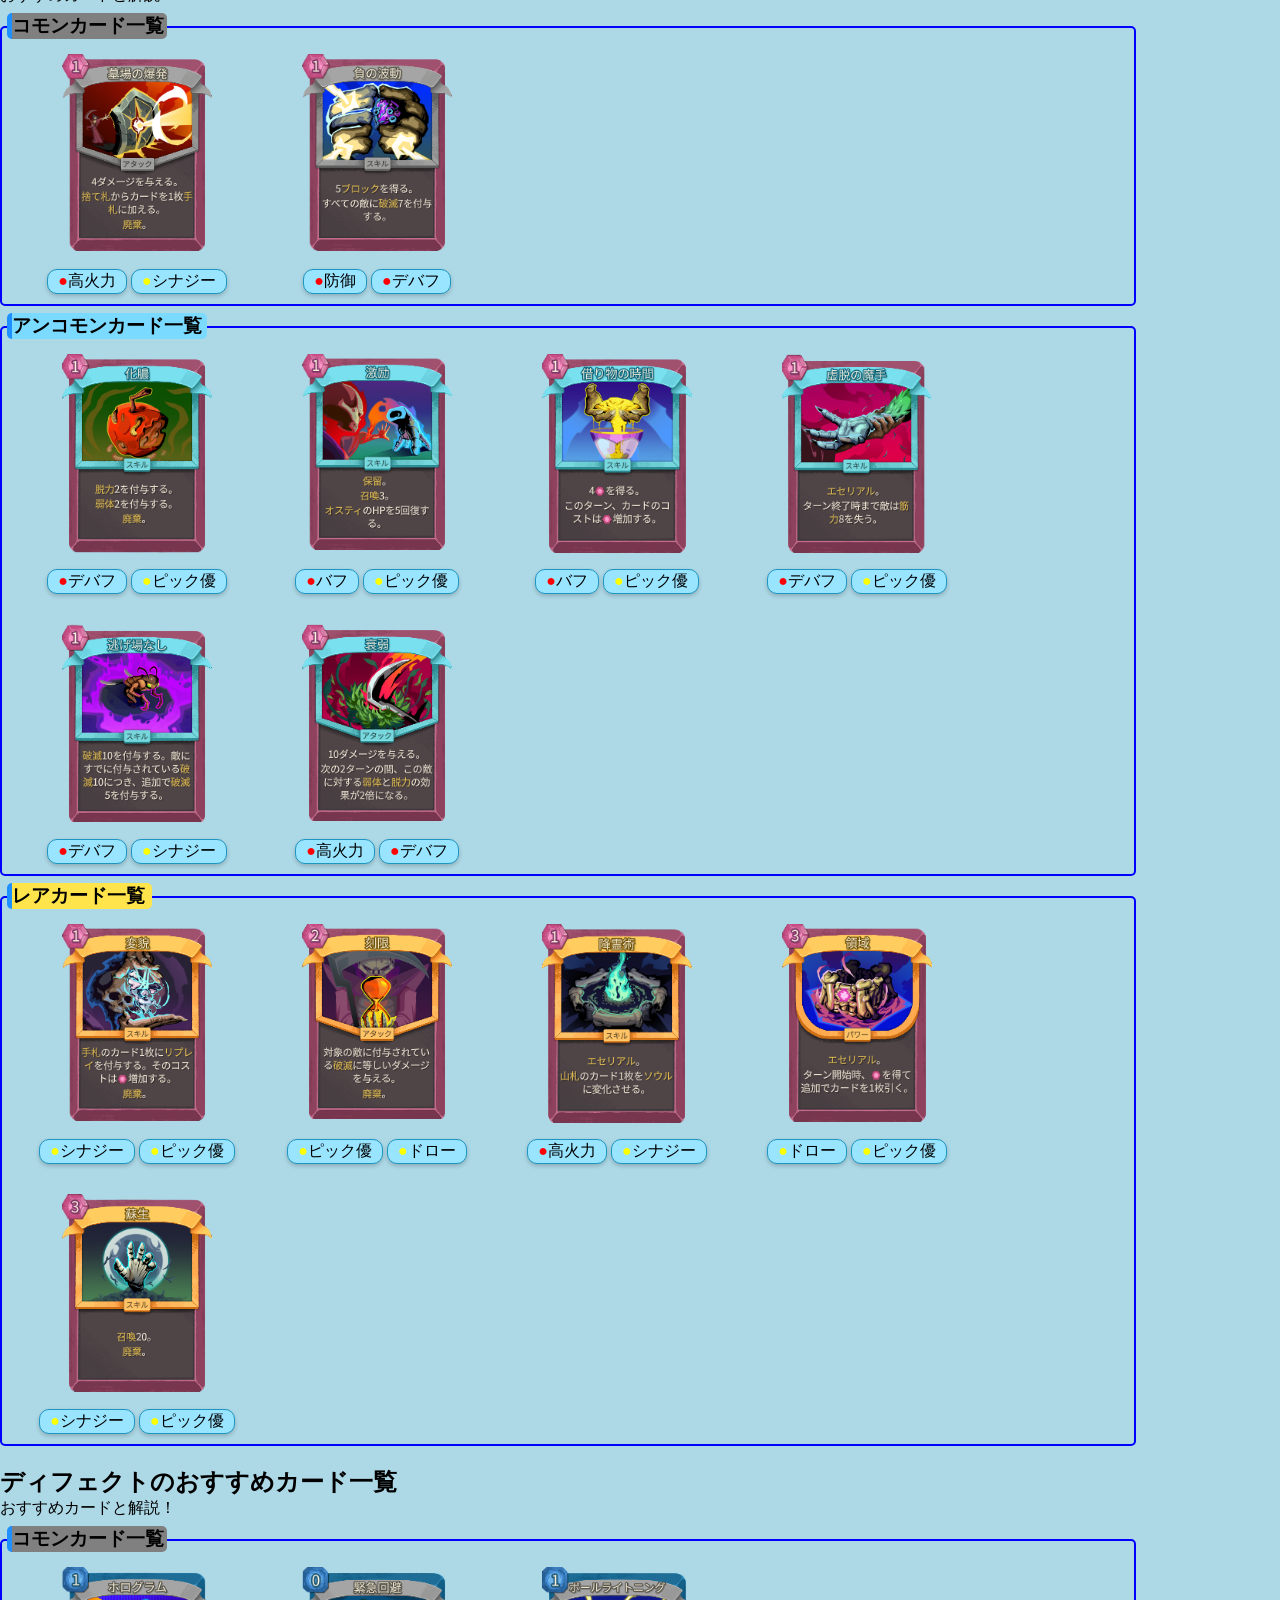
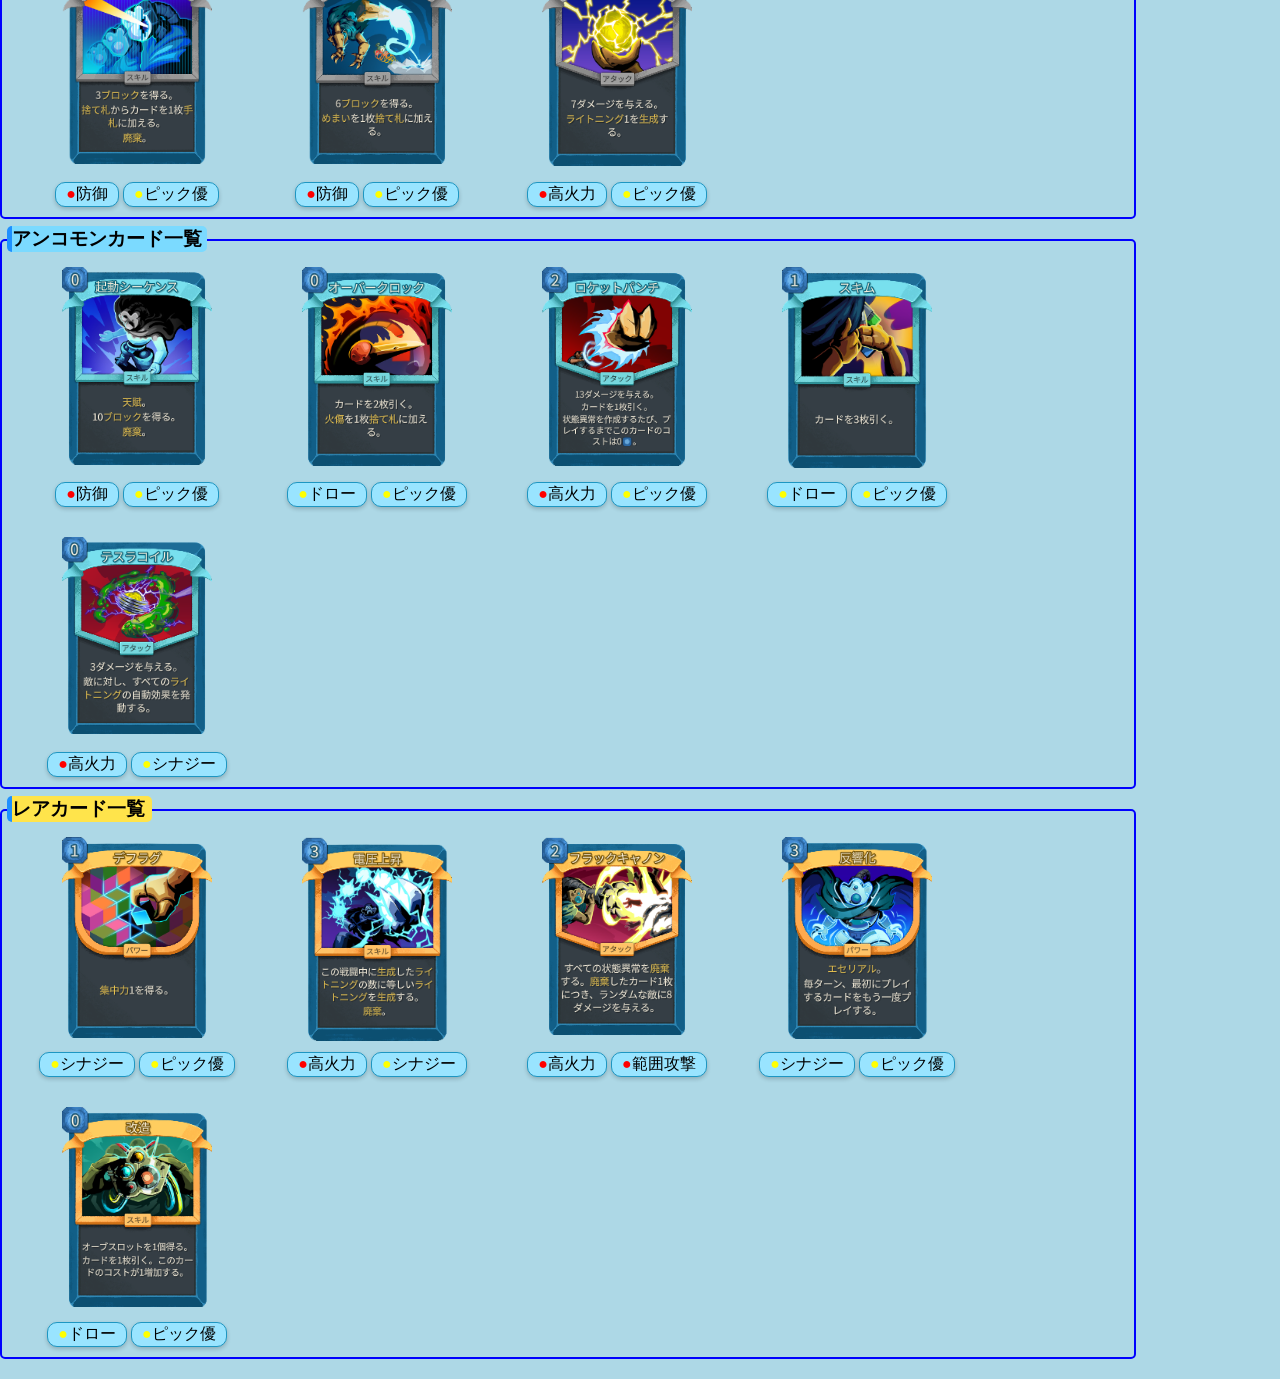
==== commit ecbf8c6a: "レイアウト調整　カード情報表示領域作成" ====
--- a/StSpage/faboCard.html
+++ b/StSpage/faboCard.html
@@ -12,8 +12,6 @@
     <header class="siteHeader">
         <a href="../index.html"><img src="../img/siteLogo.png" alt="" class="siteLogo"></a>Slay the Spire 2 初心者攻略
     </header>
-
-
 
     <!-- もくじ -->
     <section class="StSCardTop">
@@ -38,627 +36,643 @@
             </ul>
         </div>
     </section>
-    <main>
-        <!-- アイアンクラッドのおすすめカードセクション -->
-        <section class="cradCard">
-            <h1 class="cradTitle" id="ironcrad">アイアンクラッドのおすすめカード一覧</h2>
-                <p class="lead">おすすめカードと解説！</h2>
-                <div class="borderPoint">
-                    <h3 class="commonHeader">コモンカード一覧</h3>
-
-                    <div class="cardSize">
-                        <div class="ItemContainer">
-                            <img src="../StSpage/img/charCard/Crad/common/magma.png" alt="溶岩拳">
-                            <div class="youganTag">
-                                <span pan class="tag"><span class="debuff">●</span>デバフ</span>
-                                <span class="tag"><span class="synergy">●</span>シナジー</span>
-                            </div>
-                        </div>
-
-                        <div class="ItemContainer">
-                            <img src="../StSpage/img/charCard/Crad/common/miburui.png" alt="身震い">
-                            <div class="miburuiTag">
-                                <span class="tag"><span class="debuff">●</span>デバフ</span>
-                                <span class="tag"><span class="beginner">●</span>初心者★</span>
-                            </div>
-                        </div>
-
-                        <div class="ItemContainer">
-                            <img src="../StSpage/img/charCard/Crad/common/ThunderClap.png" alt="サンダークラップ">
-                            <div class="thunderClapTag">
-                                <span class="tag"><span class="aoe">●</span>範囲攻撃</span>
-                                <span class="tag"><span class="debuff">●</span>デバフ</span>
-                            </div>
-                        </div>
-
-                        <div class="ItemContainer">
-                            <img src="../StSpage/img/charCard/Crad/common/parfuctSt.png" alt="パーフェクトストライク">
-                            <div class="pfstTag">
-                                <span class="tag"><span class="attack">●</span>高火力</span>
-                                <span class="tag"><span class="beginner">●</span>初心者★</span>
-                            </div>
-                        </div>
-
-                    </div>
+    <div class="pageLayOut">
+
+        <div class="mainArea">
+
+            <main>
+                <!-- アイアンクラッドのおすすめカードセクション -->
+                <section class="cradCard">
+                    <h1 class="cradTitle" id="ironcrad">アイアンクラッドのおすすめカード一覧</h2>
+                        <p class="lead">おすすめカードと解説！</h2>
+                        <div class="borderPoint">
+                            <h3 class="commonHeader">コモンカード一覧</h3>
+
+                            <div class="cardSize">
+                                <div class="ItemContainer">
+                                    <img src="../StSpage/img/charCard/Crad/common/magma.png" alt="溶岩拳">
+                                    <div class="youganTag">
+                                        <span pan class="tag"><span class="debuff">●</span>デバフ</span>
+                                        <span class="tag"><span class="synergy">●</span>シナジー</span>
+                                    </div>
+                                </div>
+
+                                <div class="ItemContainer">
+                                    <img src="../StSpage/img/charCard/Crad/common/miburui.png" alt="身震い">
+                                    <div class="miburuiTag">
+                                        <span class="tag"><span class="debuff">●</span>デバフ</span>
+                                        <span class="tag"><span class="beginner">●</span>初心者★</span>
+                                    </div>
+                                </div>
+
+                                <div class="ItemContainer">
+                                    <img src="../StSpage/img/charCard/Crad/common/ThunderClap.png" alt="サンダークラップ">
+                                    <div class="thunderClapTag">
+                                        <span class="tag"><span class="aoe">●</span>範囲攻撃</span>
+                                        <span class="tag"><span class="debuff">●</span>デバフ</span>
+                                    </div>
+                                </div>
+
+                                <div class="ItemContainer">
+                                    <img src="../StSpage/img/charCard/Crad/common/parfuctSt.png" alt="パーフェクトストライク">
+                                    <div class="pfstTag">
+                                        <span class="tag"><span class="attack">●</span>高火力</span>
+                                        <span class="tag"><span class="beginner">●</span>初心者★</span>
+                                    </div>
+                                </div>
+
+                            </div>
+                        </div>
+
+                        <!-- コンボタグ一覧 -->
+                        <div class="borderPoint">
+                            <h3 class="uncommonHeader">アンコモンカード一覧</h3>
+                            <div class="cardSize">
+                                <div class="ItemContainer">
+                                    <img src="../StSpage/img/charCard/Crad/uncommon/battletrance.png" alt="バトルトランス">
+                                    <div class="buttletranceTag">
+                                        <span class="tag"><span class="drow">●</span>ドロー</span>
+                                        <span class="tag"><span class="pick">●</span>ピック優</span>
+                                    </div>
+                                </div>
+                                <div class="ItemContainer">
+                                    <img src="../StSpage/img/charCard/Crad/uncommon/gorotuki.png" alt="ごろつき">
+                                    <div class="gorotukiTag">
+                                        <span class="tag"><span class="synergy">●</span>シナジー</span>
+                                        <span class="tag"><span class="attack">●</span>高火力</span>
+                                    </div>
+                                </div>
+                                <div class="ItemContainer">
+                                    <img src="../StSpage/img/charCard/Crad/uncommon/Iatu.png" alt="威圧">
+                                    <div class="iatsuTag">
+                                        <span class="tag"><span class="synergy">●</span>シナジー</span>
+                                        <span class="tag"><span class="buff">●</span>バフ</span>
+                                    </div>
+                                </div>
+                                <div class="ItemContainer">
+                                    <img src="../StSpage/img/charCard/Crad/uncommon/senpujin.png" alt="旋風刃">
+                                    <div class="senpujinTag">
+                                        <span class="tag"><span class="aoe">●</span>範囲攻撃</span>
+                                        <span class="tag"><span class="attack">●</span>高火力</span>
+                                    </div>
+                                </div>
+                                <div class="ItemContainer">
+                                    <img src="../StSpage/img/charCard/Crad/uncommon/zannin.png" alt="残忍">
+                                    <div class="zanninTag">
+                                        <span class="tag"><span class="synergy">●</span>シナジー</span>
+                                        <span class="tag"><span class="drow">●</span>ドロー</span>
+                                    </div>
+                                </div>
+                            </div>
+                        </div>
+                        <div class="borderPoint">
+                            <h3 class="rareHeader">レアカード一覧</h3>
+                            <div class="cardSize">
+                                <div class="ItemContainer">
+                                    <img src="../StSpage/img/charCard/Crad/rare/fire.png" alt="かがり火">
+                                    <div class="kagaribiTag">
+                                        <span class="tag"><span class="buff">●</span>バフ</span>
+                                        <span class="tag"><span class="boss">●</span>ボス向け</span>
+                                    </div>
+                                </div>
+                                <div class="ItemContainer">
+                                    <img src="../StSpage/img/charCard/Crad/rare/image-Photoroom.png" alt="無慈悲">
+                                    <div class="muzihiTag">
+                                        <span class="tag"><span class="synergy">●</span>シナジー</span>
+                                        <span class="tag"><span class="buff">●</span>バフ</span>
+                                    </div>
+                                </div>
+                                <div class="ItemContainer">
+                                    <img src="../StSpage/img/charCard/Crad/rare/kumotu.png" alt="供物">
+                                    <div class="kumotsuTag">
+                                        <span class="tag"><span class="pick">●</span>ピック優</span>
+                                        <span class="tag"><span class="drow">●</span>ドロー</span>
+                                    </div>
+                                </div>
+                                <div class="ItemContainer">
+                                    <img src="../StSpage/img/charCard/Crad/rare/onetwoPanch.png" alt="ワン・ツー・パンチ">
+                                    <div class="onetwoPanchTag">
+                                        <span class="tag"><span class="attack">●</span>高火力</span>
+                                        <span class="tag"><span class="beginner">●</span>初心者★</span>
+                                    </div>
+                                </div>
+                                <div class="ItemContainer">
+                                    <img src="../StSpage/img/charCard/Crad/rare/sinkunokoromo.png" alt="真紅の衣">
+                                    <div class="sinkunokoromoTag">
+                                        <span class="tag"><span class="defence">●</span>防御</span>
+                                        <span class="tag"><span class="beginner">●</span>初心者★</span>
+                                    </div>
+                                </div>
+                            </div>
+                        </div>
+                </section>
+                <!-- サイレントのおすすめカードセクション -->
+                <section class="silentCard">
+                    <h1 class="silentTitle" id="silent">サイレントのおすすめカード一覧</h2>
+                        <p class="lead">おすすめカードと解説！</h2>
+                        <div class="borderPoint">
+                            <h3 class="commonHeader">コモンカード一覧</h3>
+                            <div class="cardSize">
+                                <div class="ItemContainer">
+                                    <img src="../StSpage/img/charCard/Silent/common/backflip.png" alt="バックフリップ">
+                                    <div class="backflipTag">
+                                        <span class="tag"><span class="defence">●</span>防御</span>
+                                        <span class="tag"><span class="drow">●</span>ドロー</span>
+                                    </div>
+                                </div>
+                                <div class="ItemContainer">
+                                    <img src="../StSpage/img/charCard/Silent/common/gaisintanken.png" alt="外套と短剣">
+                                    <div class="gaitoutotankenTag">
+                                        <span class="tag"><span class="defence">●</span>防御</span>
+                                        <span class="tag"><span class="synergy">●</span>シナジー</span>
+                                    </div>
+                                </div>
+                                <div class="ItemContainer">
+                                    <img src="../StSpage/img/charCard/Silent/common/kanakirigoe.png" alt="金切り声">
+                                    <div class="gaitoutotankenTag">
+                                        <span class="tag"><span class="pick">●</span>ピック優</span>
+                                        <span class="tag"><span class="debuff">●</span>デバフ</span>
+                                    </div>
+                                </div>
+                                <div class="ItemContainer">
+                                    <img src="../StSpage/img/charCard/Silent/common/ready.png" alt="準備">
+                                    <div class="gaitoutotankenTag">
+                                        <span class="tag"><span class="pick">●</span>ピック優</span>
+                                        <span class="tag"><span class="drow">●</span>ドロー</span>
+                                    </div>
+                                </div>
+
+
+                            </div>
+                        </div>
+                        <div class="borderPoint">
+                            <h3 class="uncommonHeader">アンコモンカード一覧</h3>
+                            <div class="cardSize">
+                                <div class="ItemContainer">
+                                    <img src="../StSpage/img/charCard/Silent/uncommon/bakuro.png" alt="暴露">
+                                    <div class="gaitoutotankenTag">
+                                        <span class="tag"><span class="debuff">●</span>デバフ</span>
+                                        <span class="tag"><span class="boss">●</span>ボス向け</span>
+                                    </div>
+                                </div>
+                                <div class="ItemContainer">
+                                    <img src="../StSpage/img/charCard/Silent/uncommon/icrobat.png" alt="アクロバット">
+                                    <div class="gaitoutotankenTag">
+                                        <span class="tag"><span class="synergy">●</span>シナジー</span>
+                                        <span class="tag"><span class="drow">●</span>ドロー</span>
+                                    </div>
+                                </div>
+                                <div class="ItemContainer">
+                                    <img src="../StSpage/img/charCard/Silent/uncommon/ikasama.png" alt="イカサマ">
+                                    <div class="gaitoutotankenTag">
+                                        <span class="tag"><span class="synergy">●</span>シナジー</span>
+                                        <span class="tag"><span class="drow">●</span>ドロー</span>
+                                    </div>
+                                </div>
+                                <div class="ItemContainer">
+                                    <img src="../StSpage/img/charCard/Silent/uncommon/kousatu.png" alt="絞殺">
+                                    <div class="gaitoutotankenTag">
+                                        <span class="tag"><span class="attack">●</span>高火力</span>
+                                        <span class="tag"><span class="synergy">●</span>シナジー</span>
+                                    </div>
+                                </div>
+                                <div class="ItemContainer">
+                                    <img src="../StSpage/img/charCard/Silent/uncommon/seido.png" alt="精度上昇">
+                                    <div class="gaitoutotankenTag">
+                                        <span class="tag"><span class="synergy">●</span>シナジー</span>
+                                        <span class="tag"><span class="pick">●</span>ピック優</span>
+                                    </div>
+                                </div>
+                            </div>
+                        </div>
+                        <div class="borderPoint">
+                            <h3 class="rareHeader">レアカード一覧</h3>
+                            <div class="cardSize">
+                                <div class="ItemContainer">
+                                    <img src="../StSpage/img/charCard/Silent/rare/adlenalin.png" alt="アドレナリン">
+                                    <div class="gaitoutotankenTag">
+                                        <span class="tag"><span class="synergy">●</span>シナジー</span>
+                                        <span class="tag"><span class="pick">●</span>ピック優</span>
+                                    </div>
+                                </div>
+                                <div class="ItemContainer">
+                                    <img src="../StSpage/img/charCard/Silent/rare/burst.png" alt="バースト">
+                                    <div class="gaitoutotankenTag">
+                                        <span class="tag"><span class="synergy">●</span>シナジー</span>
+                                        <span class="tag"><span class="pick">●</span>ピック優</span>
+                                    </div>
+                                </div>
+                                <div class="ItemContainer">
+                                    <img src="../StSpage/img/charCard/Silent/rare/fukaikan.png" alt="不快感">
+                                    <div class="gaitoutotankenTag">
+                                        <span class="tag"><span class="debuff">●</span>デバフ</span>
+                                        <span class="tag"><span class="boss">●</span>ボス向け</span>
+                                    </div>
+                                </div>
+                                <div class="ItemContainer">
+                                    <img src="../StSpage/img/charCard/Silent/rare/kniferain.png" alt="ナイフの雨">
+                                    <div class="gaitoutotankenTag">
+                                        <span class="tag"><span class="attack">●</span>高火力</span>
+                                        <span class="tag"><span class="aoe">●</span>範囲攻撃</span>
+                                    </div>
+                                </div>
+                                <div class="ItemContainer">
+                                    <img src="../StSpage/img/charCard/Silent/rare/knifetotrap.png" alt="ナイフの罠">
+                                    <div class="gaitoutotankenTag">
+                                        <span class="tag"><span class="synergy">●</span>シナジー</span>
+                                        <span class="tag"><span class="pick">●</span>ピック優</span>
+                                    </div>
+                                </div>
+                                <div class="ItemContainer">
+                                    <img src="../StSpage/img/charCard/Silent/rare/sokusinzai.png" alt="促進剤">
+                                    <div class="gaitoutotankenTag">
+                                        <span class="tag"><span class="synergy">●</span>シナジー</span>
+                                        <span class="tag"><span class="pick">●</span>ピック優</span>
+                                    </div>
+                                </div>
+                            </div>
+                        </div>
+                </section>
+                <!-- リージョンのおすすめカードセクション -->
+                <section class="regionCard">
+                    <h1 class="silentTitle" id="region">リージョンのおすすめカード一覧</h2>
+                        <p class="lead">おすすめカードと解説！</h2>
+                        <div class="borderPoint">
+                            <h3 class="commonHeader">コモンカード一覧</h3>
+                            <div class="cardSize">
+                                <div class="ItemContainer">
+                                    <img src="../StSpage/img/charCard/Region/common/minohodowosire.png" alt="身の程を知れ">
+                                    <div class="gaitoutotankenTag">
+                                        <span class="tag"><span class="debuff">●</span>デバフ</span>
+                                        <span class="tag"><span class="pick">●</span>ピック優</span>
+                                    </div>
+                                </div>
+                                <div class="ItemContainer">
+                                    <img src="../StSpage/img/charCard/Region/common/seireinohadou.png" alt="精霊の波動">
+                                    <div class="gaitoutotankenTag">
+                                        <span class="tag"><span class="attack">●</span>高火力</span>
+                                        <span class="tag"><span class="aoe">●</span>範囲攻撃</span>
+                                    </div>
+                                </div>
+                                <div class="ItemContainer">
+                                    <img src="../StSpage/img/charCard/Region/common/spacemukansin.png" alt="宇宙的無関心">
+                                    <div class="gaitoutotankenTag">
+                                        <span class="tag"><span class="drow">●</span>ドロー</span>
+                                        <span class="tag"><span class="pick">●</span>ピック優</span>
+                                    </div>
+                                </div>
+                            </div>
+                        </div>
+                        <div class="borderPoint">
+                            <h3 class="uncommonHeader">アンコモンカード一覧</h3>
+                            <div class="cardSize">
+                                <div class="ItemContainer">
+                                    <img src="../StSpage/img/charCard/Region/uncommon/castlewall.png" alt="城壁">
+                                    <div class="gaitoutotankenTag">
+                                        <span class="tag"><span class="defence">●</span>防御</span>
+                                        <span class="tag"><span class="pick">●</span>ピック優</span>
+                                    </div>
+                                </div>
+                                <div class="ItemContainer">
+                                    <img src="../StSpage/img/charCard/Region/uncommon/gammablast.png" alt="ガンマブラスト">
+                                    <div class="gaitoutotankenTag">
+                                        <span class="tag"><span class="attack">●</span>高火力</span>
+                                        <span class="tag"><span class="debuff">●</span>デバフ</span>
+                                    </div>
+                                </div>
+                                <div class="ItemContainer">
+                                    <img src="../StSpage/img/charCard/Region/uncommon/gample.png" alt="ロイヤルギャンブル">
+                                    <div class="gaitoutotankenTag">
+                                        <span class="tag"><span class="pick">●</span>ピック優</span>
+                                        <span class="tag"><span class="synergy">●</span>シナジー</span>
+                                    </div>
+                                </div>
+                                <div class="ItemContainer">
+                                    <img src="../StSpage/img/charCard/Region/uncommon/hansya.png" alt="反射">
+                                    <div class="gaitoutotankenTag">
+                                        <span class="tag"><span class="defence">●</span>防御</span>
+                                        <span class="tag"><span class="pick">●</span>ピック優</span>
+                                    </div>
+                                </div>
+                                <div class="ItemContainer">
+                                    <img src="../StSpage/img/charCard/Region/uncommon/hosinoko.png" alt="星の子">
+                                    <div class="gaitoutotankenTag">
+                                        <span class="tag"><span class="defence">●</span>防御</span>
+                                        <span class="tag"><span class="synergy">●</span>シナジー</span>
+                                    </div>
+                                </div>
+                                <div class="ItemContainer">
+                                    <img src="../StSpage/img/charCard/Region/uncommon/ryuusishouheki.png" alt="粒子障壁">
+                                    <div class="gaitoutotankenTag">
+                                        <span class="tag"><span class="defence">●</span>防御</span>
+                                        <span class="tag"><span class="synergy">●</span>シナジー</span>
+                                    </div>
+                                </div>
+                                <div class="ItemContainer">
+                                    <img src="../StSpage/img/charCard/Region/uncommon/souzounohasira.png" alt="創造の柱">
+                                    <div class="gaitoutotankenTag">
+                                        <span class="tag"><span class="defence">●</span>防御</span>
+                                        <span class="tag"><span class="synergy">●</span>シナジー</span>
+                                    </div>
+                                </div>
+                                <div class="ItemContainer">
+                                    <img src="../StSpage/img/charCard/Region/uncommon/youkouro.png" alt="溶鉱炉">
+                                    <div class="gaitoutotankenTag">
+                                        <span class="tag"><span class="pick">●</span>ピック優</span>
+                                        <span class="tag"><span class="synergy">●</span>シナジー</span>
+                                    </div>
+                                </div>
+                            </div>
+                        </div>
+                        <div class="borderPoint">
+                            <h3 class="rareHeader">レアカード一覧</h3>
+                            <div class="cardSize">
+                                <div class="ItemContainer">
+                                    <img src="../StSpage/img/charCard/Region/rare/bakugeki.png" alt="爆撃">
+                                    <div class="gaitoutotankenTag">
+                                        <span class="tag"><span class="attack">●</span>高火力</span>
+                                        <span class="tag"><span class="pick">●</span>ピック優</span>
+                                    </div>
+                                </div>
+                                <div class="ItemContainer">
+                                    <img src="../StSpage/img/charCard/Region/rare/bigban.png" alt="ビッグバン">
+                                    <div class="gaitoutotankenTag">
+                                        <span class="tag"><span class="debuff">●</span>デバフ</span>
+                                        <span class="tag"><span class="pick">●</span>ピック優</span>
+                                    </div>
+                                </div>
+                                <div class="ItemContainer">
+                                    <img src="../StSpage/img/charCard/Region/rare/kensei.png" alt="剣聖">
+                                    <div class="gaitoutotankenTag">
+                                        <span class="tag"><span class="synergy">●</span>シナジー</span>
+                                        <span class="tag"><span class="pick">●</span>ピック優</span>
+                                    </div>
+                                </div>
+                                <div class="ItemContainer">
+                                    <img src="../StSpage/img/charCard/Region/rare/kyomuka.png" alt="虚無化">
+                                    <div class="gaitoutotankenTag">
+                                        <span class="tag"><span class="synergy">●</span>シナジー</span>
+                                        <span class="tag"><span class="pick">●</span>ピック優</span>
+                                    </div>
+                                </div>
+                                <div class="ItemContainer">
+                                    <img src="../StSpage/img/charCard/Region/rare/sensei.png" alt="専制">
+                                    <div class="gaitoutotankenTag">
+                                        <span class="tag"><span class="drow">●</span>ドロー</span>
+                                        <span class="tag"><span class="pick">●</span>ピック優</span>
+                                    </div>
+                                </div>
+                                <div class="ItemContainer">
+                                    <img src="../StSpage/img/charCard/Region/rare/tuibinoyaiba.png" alt="追尾の刃">
+                                    <div class="gaitoutotankenTag">
+                                        <span class="tag"><span class="attack">●</span>高火力</span>
+                                        <span class="tag"><span class="aoe">●</span>範囲攻撃</span>
+                                    </div>
+                                </div>
+                            </div>
+                        </div>
+                </section>
+                <!-- ネクロバインダーのおすすめカードセクション -->
+                <section class="necroCard">
+                    <h1 class="necroTitle" id="necrobinder">ネクロバインダーのおすすめカード一覧</h2>
+                        <p class="lead">おすすめカードと解説！</h2>
+                        <div class="borderPoint">
+                            <h3 class="commonHeader">コモンカード一覧</h3>
+                            <div class="cardSize">
+                                <div class="ItemContainer">
+                                    <img src="../StSpage/img/charCard/Necro/common/hakabanobakuhatu.png" alt="墓場の爆発">
+                                    <div class="gaitoutotankenTag">
+                                        <span class="tag"><span class="attack">●</span>高火力</span>
+                                        <span class="tag"><span class="synergy">●</span>シナジー</span>
+                                    </div>
+                                </div>
+                                <div class="ItemContainer">
+                                    <img src="../StSpage/img/charCard/Necro/common/hunohadou.png" alt="負の波動">
+                                    <div class="gaitoutotankenTag">
+                                        <span class="tag"><span class="defence">●</span>防御</span>
+                                        <span class="tag"><span class="debuff">●</span>デバフ</span>
+                                    </div>
+                                </div>
+                            </div>
+                        </div>
+                        <div class="borderPoint">
+                            <h3 class="uncommonHeader">アンコモンカード一覧</h3>
+                            <div class="cardSize">
+                                <div class="ItemContainer">
+                                    <img src="../StSpage/img/charCard/Necro/uncommon/apple.png" alt="化膿">
+                                    <div class="gaitoutotankenTag">
+                                        <span class="tag"><span class="debuff">●</span>デバフ</span>
+                                        <span class="tag"><span class="pick">●</span>ピック優</span>
+                                    </div>
+                                </div>
+                                <div class="ItemContainer">
+                                    <img src="../StSpage/img/charCard/Necro/uncommon/gekirei.png" alt="激励">
+                                    <div class="gaitoutotankenTag">
+                                        <span class="tag"><span class="buff">●</span>バフ</span>
+                                        <span class="tag"><span class="pick">●</span>ピック優</span>
+                                    </div>
+                                </div>
+                                <div class="ItemContainer">
+                                    <img src="../StSpage/img/charCard/Necro/uncommon/karimonotime.png" alt="借り物の時間">
+                                    <div class="gaitoutotankenTag">
+                                        <span class="tag"><span class="buff">●</span>バフ</span>
+                                        <span class="tag"><span class="pick">●</span>ピック優</span>
+                                    </div>
+                                </div>
+                                <div class="ItemContainer">
+                                    <img src="../StSpage/img/charCard/Necro/uncommon/kyodatunomashu.png" alt="虚脱の魔手">
+                                    <div class="gaitoutotankenTag">
+                                        <span class="tag"><span class="debuff">●</span>デバフ</span>
+                                        <span class="tag"><span class="pick">●</span>ピック優</span>
+                                    </div>
+                                </div>
+                                <div class="ItemContainer">
+                                    <img src="../StSpage/img/charCard/Necro/uncommon/nigebanasi.png" alt="逃げ場なし">
+                                    <div class="gaitoutotankenTag">
+                                        <span class="tag"><span class="debuff">●</span>デバフ</span>
+                                        <span class="tag"><span class="synergy">●</span>シナジー</span>
+                                    </div>
+                                </div>
+                                <div class="ItemContainer">
+                                    <img src="../StSpage/img/charCard/Necro/uncommon/suijaku.png" alt="衰弱">
+                                    <div class="gaitoutotankenTag">
+                                        <span class="tag"><span class="attack">●</span>高火力</span>
+                                        <span class="tag"><span class="debuff">●</span>デバフ</span>
+                                    </div>
+                                </div>
+                            </div>
+                        </div>
+                        <div class="borderPoint">
+                            <h3 class="rareHeader">レアカード一覧</h3>
+                            <div class="cardSize">
+                                <div class="ItemContainer">
+                                    <img src="../StSpage/img/charCard/Necro/rare/henbou.png" alt="変貌">
+                                    <div class="gaitoutotankenTag">
+                                        <span class="tag"><span class="synergy">●</span>シナジー</span>
+                                        <span class="tag"><span class="pick">●</span>ピック優</span>
+                                    </div>
+                                </div>
+                                <div class="ItemContainer">
+                                    <img src="../StSpage/img/charCard/Necro/rare/kokugen.png" alt="刻限">
+                                    <div class="gaitoutotankenTag">
+                                        <span class="tag"><span class="pick">●</span>ピック優</span>
+                                        <span class="tag"><span class="drow">●</span>ドロー</span>
+                                    </div>
+                                </div>
+                                <div class="ItemContainer">
+                                    <img src="../StSpage/img/charCard/Necro/rare/koureijutu.png" alt="降霊術">
+                                    <div class="gaitoutotankenTag">
+                                        <span class="tag"><span class="attack">●</span>高火力</span>
+                                        <span class="tag"><span class="synergy">●</span>シナジー</span>
+                                    </div>
+                                </div>
+                                <div class="ItemContainer">
+                                    <img src="../StSpage/img/charCard/Necro/rare/ryouiki.png" alt="領域">
+                                    <div class="gaitoutotankenTag">
+                                        <span class="tag"><span class="drow">●</span>ドロー</span>
+                                        <span class="tag"><span class="pick">●</span>ピック優</span>
+                                    </div>
+                                </div>
+                                <div class="ItemContainer">
+                                    <img src="../StSpage/img/charCard/Necro/rare/sosei.png" alt="蘇生">
+                                    <div class="gaitoutotankenTag">
+                                        <span class="tag"><span class="synergy">●</span>シナジー</span>
+                                        <span class="tag"><span class="pick">●</span>ピック優</span>
+                                    </div>
+                                </div>
+                            </div>
+                        </div>
+                </section>
+                <!-- ディフェクトのおすすめカードセクション -->
+                <section class="difectCard">
+                    <h1 class="necroTitle" id="difect">ディフェクトのおすすめカード一覧</h2>
+                        <p class="lead">おすすめカードと解説！</h2>
+                        <div class="borderPoint">
+                            <h3 class="commonHeader">コモンカード一覧</h3>
+                            <div class="cardSize">
+                                <div class="ItemContainer">
+                                    <img src="../StSpage/img/charCard/Difect/common/hologlam.png" alt="ホログラム">
+                                    <div class="gaitoutotankenTag">
+                                        <span class="tag"><span class="defence">●</span>防御</span>
+                                        <span class="tag"><span class="pick">●</span>ピック優</span>
+                                    </div>
+                                </div>
+                                <div class="ItemContainer">
+                                    <img src="../StSpage/img/charCard/Difect/common/kinkyukaihi.png" alt="緊急回避">
+                                    <div class="gaitoutotankenTag">
+                                        <span class="tag"><span class="defence">●</span>防御</span>
+                                        <span class="tag"><span class="pick">●</span>ピック優</span>
+                                    </div>
+                                </div>
+                                <div class="ItemContainer">
+                                    <img src="../StSpage/img/charCard/Difect/common/lightningpool.png" alt="ポールライトニング">
+                                    <div class="gaitoutotankenTag">
+                                        <span class="tag"><span class="attack">●</span>高火力</span>
+                                        <span class="tag"><span class="pick">●</span>ピック優</span>
+                                    </div>
+                                </div>
+                            </div>
+                        </div>
+                        <div class="borderPoint">
+                            <h3 class="uncommonHeader">アンコモンカード一覧</h3>
+                            <div class="cardSize">
+                                <div class="ItemContainer">
+                                    <img src="../StSpage/img/charCard/Difect/uncommon/kidoucicance.png" alt="起動シーケンス">
+                                    <div class="gaitoutotankenTag">
+                                        <span class="tag"><span class="defence">●</span>防御</span>
+                                        <span class="tag"><span class="pick">●</span>ピック優</span>
+                                    </div>
+                                </div>
+                                <div class="ItemContainer">
+                                    <img src="../StSpage/img/charCard/Difect/uncommon/overclock.png" alt="オーバークロック">
+                                    <div class="gaitoutotankenTag">
+                                        <span class="tag"><span class="drow">●</span>ドロー</span>
+                                        <span class="tag"><span class="pick">●</span>ピック優</span>
+                                    </div>
+                                </div>
+                                <div class="ItemContainer">
+                                    <img src="../StSpage/img/charCard/Difect/uncommon/rocketpanch.png" alt="ロケットパンチ">
+                                    <div class="gaitoutotankenTag">
+                                        <span class="tag"><span class="attack">●</span>高火力</span>
+                                        <span class="tag"><span class="pick">●</span>ピック優</span>
+                                    </div>
+                                </div>
+                                <div class="ItemContainer">
+                                    <img src="../StSpage/img/charCard/Difect/uncommon/skim.png" alt="スキム">
+                                    <div class="gaitoutotankenTag">
+                                        <span class="tag"><span class="drow">●</span>ドロー</span>
+                                        <span class="tag"><span class="pick">●</span>ピック優</span>
+                                    </div>
+                                </div>
+                                <div class="ItemContainer">
+                                    <img src="../StSpage/img/charCard/Difect/uncommon/teslacoil.png" alt="テスラコイル">
+                                    <div class="gaitoutotankenTag">
+                                        <span class="tag"><span class="attack">●</span>高火力</span>
+                                        <span class="tag"><span class="synergy">●</span>シナジー</span>
+                                    </div>
+                                </div>
+                            </div>
+                        </div>
+                        <div class="borderPoint">
+                            <h3 class="rareHeader">レアカード一覧</h3>
+                            <div class="cardSize">
+                                <div class="ItemContainer">
+                                    <img src="../StSpage/img/charCard/Difect/rare/deflag.png" alt="デフラグ">
+                                    <div class="gaitoutotankenTag">
+                                        <span class="tag"><span class="synergy">●</span>シナジー</span>
+                                        <span class="tag"><span class="pick">●</span>ピック優</span>
+                                    </div>
+                                </div>
+                                <div class="ItemContainer">
+                                    <img src="../StSpage/img/charCard/Difect/rare/denatujoushou.png" alt="電圧上昇">
+                                    <div class="gaitoutotankenTag">
+                                        <span class="tag"><span class="attack">●</span>高火力</span>
+                                        <span class="tag"><span class="synergy">●</span>シナジー</span>
+                                    </div>
+                                </div>
+                                <div class="ItemContainer">
+                                    <img src="../StSpage/img/charCard/Difect/rare/flackcannon.png" alt="フラックキャノン">
+                                    <div class="gaitoutotankenTag">
+                                        <span class="tag"><span class="attack">●</span>高火力</span>
+                                        <span class="tag"><span class="aoe">●</span>範囲攻撃</span>
+                                    </div>
+                                </div>
+                                <div class="ItemContainer">
+                                    <img src="../StSpage/img/charCard/Difect/rare/hankyouka.png" alt="反響化">
+                                    <div class="gaitoutotankenTag">
+                                        <span class="tag"><span class="synergy">●</span>シナジー</span>
+                                        <span class="tag"><span class="pick">●</span>ピック優</span>
+                                    </div>
+                                </div>
+                                <div class="ItemContainer">
+                                    <img src="../StSpage/img/charCard/Difect/rare/kaizou.png" alt="改造">
+                                    <div class="gaitoutotankenTag">
+                                        <span class="tag"><span class="drow">●</span>ドロー</span>
+                                        <span class="tag"><span class="pick">●</span>ピック優</span>
+                                    </div>
+                                </div>
+                            </div>
+                        </div>
+
+
+
+                </section>
+                <!-- ボタン -->
+                <section>
+                    <button id="topButton">もくじへ戻る</button>
+                    <script src="../StSpage/js/script.js"></script>
+                </section>
+            </main>
+        </div>
+        <div class="subArea">
+            <section class="cardDetail">
+                <div class="clickcardDetail">
+
                 </div>
-
-                <!-- コンボタグ一覧 -->
-                <div class="borderPoint">
-                    <h3 class="uncommonHeader">アンコモンカード一覧</h3>
-                    <div class="cardSize">
-                        <div class="ItemContainer">
-                            <img src="../StSpage/img/charCard/Crad/uncommon/battletrance.png" alt="バトルトランス">
-                            <div class="buttletranceTag">
-                                <span class="tag"><span class="drow">●</span>ドロー</span>
-                                <span class="tag"><span class="pick">●</span>ピック優</span>
-                            </div>
-                        </div>
-                        <div class="ItemContainer">
-                            <img src="../StSpage/img/charCard/Crad/uncommon/gorotuki.png" alt="ごろつき">
-                            <div class="gorotukiTag">
-                                <span class="tag"><span class="synergy">●</span>シナジー</span>
-                                <span class="tag"><span class="attack">●</span>高火力</span>
-                            </div>
-                        </div>
-                        <div class="ItemContainer">
-                            <img src="../StSpage/img/charCard/Crad/uncommon/Iatu.png" alt="威圧">
-                            <div class="iatsuTag">
-                                <span class="tag"><span class="synergy">●</span>シナジー</span>
-                                <span class="tag"><span class="buff">●</span>バフ</span>
-                            </div>
-                        </div>
-                        <div class="ItemContainer">
-                            <img src="../StSpage/img/charCard/Crad/uncommon/senpujin.png" alt="旋風刃">
-                            <div class="senpujinTag">
-                                <span class="tag"><span class="aoe">●</span>範囲攻撃</span>
-                                <span class="tag"><span class="attack">●</span>高火力</span>
-                            </div>
-                        </div>
-                        <div class="ItemContainer">
-                            <img src="../StSpage/img/charCard/Crad/uncommon/zannin.png" alt="残忍">
-                            <div class="zanninTag">
-                                <span class="tag"><span class="synergy">●</span>シナジー</span>
-                                <span class="tag"><span class="drow">●</span>ドロー</span>
-                            </div>
-                        </div>
-                    </div>
-                </div>
-                <div class="borderPoint">
-                    <h3 class="rareHeader">レアカード一覧</h3>
-                    <div class="cardSize">
-                        <div class="ItemContainer">
-                            <img src="../StSpage/img/charCard/Crad/rare/fire.png" alt="かがり火">
-                            <div class="kagaribiTag">
-                                <span class="tag"><span class="buff">●</span>バフ</span>
-                                <span class="tag"><span class="boss">●</span>ボス向け</span>
-                            </div>
-                        </div>
-                        <div class="ItemContainer">
-                            <img src="../StSpage/img/charCard/Crad/rare/image-Photoroom.png" alt="無慈悲">
-                            <div class="muzihiTag">
-                                <span class="tag"><span class="synergy">●</span>シナジー</span>
-                                <span class="tag"><span class="buff">●</span>バフ</span>
-                            </div>
-                        </div>
-                        <div class="ItemContainer">
-                            <img src="../StSpage/img/charCard/Crad/rare/kumotu.png" alt="供物">
-                            <div class="kumotsuTag">
-                                <span class="tag"><span class="pick">●</span>ピック優</span>
-                                <span class="tag"><span class="drow">●</span>ドロー</span>
-                            </div>
-                        </div>
-                        <div class="ItemContainer">
-                            <img src="../StSpage/img/charCard/Crad/rare/onetwoPanch.png" alt="ワン・ツー・パンチ">
-                            <div class="onetwoPanchTag">
-                                <span class="tag"><span class="attack">●</span>高火力</span>
-                                <span class="tag"><span class="beginner">●</span>初心者★</span>
-                            </div>
-                        </div>
-                        <div class="ItemContainer">
-                            <img src="../StSpage/img/charCard/Crad/rare/sinkunokoromo.png" alt="真紅の衣">
-                            <div class="sinkunokoromoTag">
-                                <span class="tag"><span class="defence">●</span>防御</span>
-                                <span class="tag"><span class="beginner">●</span>初心者★</span>
-                            </div>
-                        </div>
-                    </div>
-                </div>
-        </section>
-        <!-- サイレントのおすすめカードセクション -->
-        <section class="silentCard">
-            <h1 class="silentTitle" id="silent">サイレントのおすすめカード一覧</h2>
-                <p class="lead">おすすめカードと解説！</h2>
-                <div class="borderPoint">
-                    <h3 class="commonHeader">コモンカード一覧</h3>
-                    <div class="cardSize">
-                        <div class="ItemContainer">
-                            <img src="../StSpage/img/charCard/Silent/common/backflip.png" alt="バックフリップ">
-                            <div class="backflipTag">
-                                <span class="tag"><span class="defence">●</span>防御</span>
-                                <span class="tag"><span class="drow">●</span>ドロー</span>
-                            </div>
-                        </div>
-                        <div class="ItemContainer">
-                            <img src="../StSpage/img/charCard/Silent/common/gaisintanken.png" alt="外套と短剣">
-                            <div class="gaitoutotankenTag">
-                                <span class="tag"><span class="defence">●</span>防御</span>
-                                <span class="tag"><span class="synergy">●</span>シナジー</span>
-                            </div>
-                        </div>
-                        <div class="ItemContainer">
-                            <img src="../StSpage/img/charCard/Silent/common/kanakirigoe.png" alt="金切り声">
-                            <div class="gaitoutotankenTag">
-                                <span class="tag"><span class="pick">●</span>ピック優</span>
-                                <span class="tag"><span class="debuff">●</span>デバフ</span>
-                            </div>
-                        </div>
-                        <div class="ItemContainer">
-                            <img src="../StSpage/img/charCard/Silent/common/ready.png" alt="準備">
-                            <div class="gaitoutotankenTag">
-                                <span class="tag"><span class="pick">●</span>ピック優</span>
-                                <span class="tag"><span class="drow">●</span>ドロー</span>
-                            </div>
-                        </div>
-
-
-                    </div>
-                </div>
-                <div class="borderPoint">
-                    <h3 class="uncommonHeader">アンコモンカード一覧</h3>
-                    <div class="cardSize">
-                        <div class="ItemContainer">
-                            <img src="../StSpage/img/charCard/Silent/uncommon/bakuro.png" alt="暴露">
-                            <div class="gaitoutotankenTag">
-                                <span class="tag"><span class="debuff">●</span>デバフ</span>
-                                <span class="tag"><span class="boss">●</span>ボス向け</span>
-                            </div>
-                        </div>
-                        <div class="ItemContainer">
-                            <img src="../StSpage/img/charCard/Silent/uncommon/icrobat.png" alt="アクロバット">
-                            <div class="gaitoutotankenTag">
-                                <span class="tag"><span class="synergy">●</span>シナジー</span>
-                                <span class="tag"><span class="drow">●</span>ドロー</span>
-                            </div>
-                        </div>
-                        <div class="ItemContainer">
-                            <img src="../StSpage/img/charCard/Silent/uncommon/ikasama.png" alt="イカサマ">
-                            <div class="gaitoutotankenTag">
-                                <span class="tag"><span class="synergy">●</span>シナジー</span>
-                                <span class="tag"><span class="drow">●</span>ドロー</span>
-                            </div>
-                        </div>
-                        <div class="ItemContainer">
-                            <img src="../StSpage/img/charCard/Silent/uncommon/kousatu.png" alt="絞殺">
-                            <div class="gaitoutotankenTag">
-                                <span class="tag"><span class="attack">●</span>高火力</span>
-                                <span class="tag"><span class="synergy">●</span>シナジー</span>
-                            </div>
-                        </div>
-                        <div class="ItemContainer">
-                            <img src="../StSpage/img/charCard/Silent/uncommon/seido.png" alt="精度上昇">
-                            <div class="gaitoutotankenTag">
-                                <span class="tag"><span class="synergy">●</span>シナジー</span>
-                                <span class="tag"><span class="pick">●</span>ピック優</span>
-                            </div>
-                        </div>
-                    </div>
-                </div>
-                <div class="borderPoint">
-                    <h3 class="rareHeader">レアカード一覧</h3>
-                    <div class="cardSize">
-                        <div class="ItemContainer">
-                            <img src="../StSpage/img/charCard/Silent/rare/adlenalin.png" alt="アドレナリン">
-                            <div class="gaitoutotankenTag">
-                                <span class="tag"><span class="synergy">●</span>シナジー</span>
-                                <span class="tag"><span class="pick">●</span>ピック優</span>
-                            </div>
-                        </div>
-                        <div class="ItemContainer">
-                            <img src="../StSpage/img/charCard/Silent/rare/burst.png" alt="バースト">
-                            <div class="gaitoutotankenTag">
-                                <span class="tag"><span class="synergy">●</span>シナジー</span>
-                                <span class="tag"><span class="pick">●</span>ピック優</span>
-                            </div>
-                        </div>
-                        <div class="ItemContainer">
-                            <img src="../StSpage/img/charCard/Silent/rare/fukaikan.png" alt="不快感">
-                            <div class="gaitoutotankenTag">
-                                <span class="tag"><span class="debuff">●</span>デバフ</span>
-                                <span class="tag"><span class="boss">●</span>ボス向け</span>
-                            </div>
-                        </div>
-                        <div class="ItemContainer">
-                            <img src="../StSpage/img/charCard/Silent/rare/kniferain.png" alt="ナイフの雨">
-                            <div class="gaitoutotankenTag">
-                                <span class="tag"><span class="attack">●</span>高火力</span>
-                                <span class="tag"><span class="aoe">●</span>範囲攻撃</span>
-                            </div>
-                        </div>
-                        <div class="ItemContainer">
-                            <img src="../StSpage/img/charCard/Silent/rare/knifetotrap.png" alt="ナイフの罠">
-                            <div class="gaitoutotankenTag">
-                                <span class="tag"><span class="synergy">●</span>シナジー</span>
-                                <span class="tag"><span class="pick">●</span>ピック優</span>
-                            </div>
-                        </div>
-                        <div class="ItemContainer">
-                            <img src="../StSpage/img/charCard/Silent/rare/sokusinzai.png" alt="促進剤">
-                            <div class="gaitoutotankenTag">
-                                <span class="tag"><span class="synergy">●</span>シナジー</span>
-                                <span class="tag"><span class="pick">●</span>ピック優</span>
-                            </div>
-                        </div>
-                    </div>
-                </div>
-        </section>
-        <!-- リージョンのおすすめカードセクション -->
-        <section class="regionCard">
-            <h1 class="silentTitle" id="region">リージョンのおすすめカード一覧</h2>
-                <p class="lead">おすすめカードと解説！</h2>
-                <div class="borderPoint">
-                    <h3 class="commonHeader">コモンカード一覧</h3>
-                    <div class="cardSize">
-                        <div class="ItemContainer">
-                            <img src="../StSpage/img/charCard/Region/common/minohodowosire.png" alt="身の程を知れ">
-                            <div class="gaitoutotankenTag">
-                                <span class="tag"><span class="debuff">●</span>デバフ</span>
-                                <span class="tag"><span class="pick">●</span>ピック優</span>
-                            </div>
-                        </div>
-                        <div class="ItemContainer">
-                            <img src="../StSpage/img/charCard/Region/common/seireinohadou.png" alt="精霊の波動">
-                            <div class="gaitoutotankenTag">
-                                <span class="tag"><span class="attack">●</span>高火力</span>
-                                <span class="tag"><span class="aoe">●</span>範囲攻撃</span>
-                            </div>
-                        </div>
-                        <div class="ItemContainer">
-                            <img src="../StSpage/img/charCard/Region/common/spacemukansin.png" alt="宇宙的無関心">
-                            <div class="gaitoutotankenTag">
-                                <span class="tag"><span class="drow">●</span>ドロー</span>
-                                <span class="tag"><span class="pick">●</span>ピック優</span>
-                            </div>
-                        </div>
-                    </div>
-                </div>
-                <div class="borderPoint">
-                    <h3 class="uncommonHeader">アンコモンカード一覧</h3>
-                    <div class="cardSize">
-                        <div class="ItemContainer">
-                            <img src="../StSpage/img/charCard/Region/uncommon/castlewall.png" alt="城壁">
-                            <div class="gaitoutotankenTag">
-                                <span class="tag"><span class="defence">●</span>防御</span>
-                                <span class="tag"><span class="pick">●</span>ピック優</span>
-                            </div>
-                        </div>
-                        <div class="ItemContainer">
-                            <img src="../StSpage/img/charCard/Region/uncommon/gammablast.png" alt="ガンマブラスト">
-                            <div class="gaitoutotankenTag">
-                                <span class="tag"><span class="attack">●</span>高火力</span>
-                                <span class="tag"><span class="debuff">●</span>デバフ</span>
-                            </div>
-                        </div>
-                        <div class="ItemContainer">
-                            <img src="../StSpage/img/charCard/Region/uncommon/gample.png" alt="ロイヤルギャンブル">
-                            <div class="gaitoutotankenTag">
-                                <span class="tag"><span class="pick">●</span>ピック優</span>
-                                <span class="tag"><span class="synergy">●</span>シナジー</span>
-                            </div>
-                        </div>
-                        <div class="ItemContainer">
-                            <img src="../StSpage/img/charCard/Region/uncommon/hansya.png" alt="反射">
-                            <div class="gaitoutotankenTag">
-                                <span class="tag"><span class="defence">●</span>防御</span>
-                                <span class="tag"><span class="pick">●</span>ピック優</span>
-                            </div>
-                        </div>
-                        <div class="ItemContainer">
-                            <img src="../StSpage/img/charCard/Region/uncommon/hosinoko.png" alt="星の子">
-                            <div class="gaitoutotankenTag">
-                                <span class="tag"><span class="defence">●</span>防御</span>
-                                <span class="tag"><span class="synergy">●</span>シナジー</span>
-                            </div>
-                        </div>
-                        <div class="ItemContainer">
-                            <img src="../StSpage/img/charCard/Region/uncommon/ryuusishouheki.png" alt="粒子障壁">
-                            <div class="gaitoutotankenTag">
-                                <span class="tag"><span class="defence">●</span>防御</span>
-                                <span class="tag"><span class="synergy">●</span>シナジー</span>
-                            </div>
-                        </div>
-                        <div class="ItemContainer">
-                            <img src="../StSpage/img/charCard/Region/uncommon/souzounohasira.png" alt="創造の柱">
-                            <div class="gaitoutotankenTag">
-                                <span class="tag"><span class="defence">●</span>防御</span>
-                                <span class="tag"><span class="synergy">●</span>シナジー</span>
-                            </div>
-                        </div>
-                        <div class="ItemContainer">
-                            <img src="../StSpage/img/charCard/Region/uncommon/youkouro.png" alt="溶鉱炉">
-                            <div class="gaitoutotankenTag">
-                                <span class="tag"><span class="pick">●</span>ピック優</span>
-                                <span class="tag"><span class="synergy">●</span>シナジー</span>
-                            </div>
-                        </div>
-                    </div>
-                </div>
-                <div class="borderPoint">
-                    <h3 class="rareHeader">レアカード一覧</h3>
-                    <div class="cardSize">
-                        <div class="ItemContainer">
-                            <img src="../StSpage/img/charCard/Region/rare/bakugeki.png" alt="爆撃">
-                            <div class="gaitoutotankenTag">
-                                <span class="tag"><span class="attack">●</span>高火力</span>
-                                <span class="tag"><span class="pick">●</span>ピック優</span>
-                            </div>
-                        </div>
-                        <div class="ItemContainer">
-                            <img src="../StSpage/img/charCard/Region/rare/bigban.png" alt="ビッグバン">
-                            <div class="gaitoutotankenTag">
-                                <span class="tag"><span class="debuff">●</span>デバフ</span>
-                                <span class="tag"><span class="pick">●</span>ピック優</span>
-                            </div>
-                        </div>
-                        <div class="ItemContainer">
-                            <img src="../StSpage/img/charCard/Region/rare/kensei.png" alt="剣聖">
-                            <div class="gaitoutotankenTag">
-                                <span class="tag"><span class="synergy">●</span>シナジー</span>
-                                <span class="tag"><span class="pick">●</span>ピック優</span>
-                            </div>
-                        </div>
-                        <div class="ItemContainer">
-                            <img src="../StSpage/img/charCard/Region/rare/kyomuka.png" alt="虚無化">
-                            <div class="gaitoutotankenTag">
-                                <span class="tag"><span class="synergy">●</span>シナジー</span>
-                                <span class="tag"><span class="pick">●</span>ピック優</span>
-                            </div>
-                        </div>
-                        <div class="ItemContainer">
-                            <img src="../StSpage/img/charCard/Region/rare/sensei.png" alt="専制">
-                            <div class="gaitoutotankenTag">
-                                <span class="tag"><span class="drow">●</span>ドロー</span>
-                                <span class="tag"><span class="pick">●</span>ピック優</span>
-                            </div>
-                        </div>
-                        <div class="ItemContainer">
-                            <img src="../StSpage/img/charCard/Region/rare/tuibinoyaiba.png" alt="追尾の刃">
-                            <div class="gaitoutotankenTag">
-                                <span class="tag"><span class="attack">●</span>高火力</span>
-                                <span class="tag"><span class="aoe">●</span>範囲攻撃</span>
-                            </div>
-                        </div>
-                    </div>
-                </div>
-        </section>
-        <!-- ネクロバインダーのおすすめカードセクション -->
-        <section class="necroCard">
-            <h1 class="necroTitle" id="necrobinder">ネクロバインダーのおすすめカード一覧</h2>
-                <p class="lead">おすすめカードと解説！</h2>
-                <div class="borderPoint">
-                    <h3 class="commonHeader">コモンカード一覧</h3>
-                    <div class="cardSize">
-                        <div class="ItemContainer">
-                            <img src="../StSpage/img/charCard/Necro/common/hakabanobakuhatu.png" alt="墓場の爆発">
-                            <div class="gaitoutotankenTag">
-                                <span class="tag"><span class="attack">●</span>高火力</span>
-                                <span class="tag"><span class="synergy">●</span>シナジー</span>
-                            </div>
-                        </div>
-                        <div class="ItemContainer">
-                            <img src="../StSpage/img/charCard/Necro/common/hunohadou.png" alt="負の波動">
-                            <div class="gaitoutotankenTag">
-                                <span class="tag"><span class="defence">●</span>防御</span>
-                                <span class="tag"><span class="debuff">●</span>デバフ</span>
-                            </div>
-                        </div>
-                    </div>
-                </div>
-                <div class="borderPoint">
-                    <h3 class="uncommonHeader">アンコモンカード一覧</h3>
-                    <div class="cardSize">
-                        <div class="ItemContainer">
-                            <img src="../StSpage/img/charCard/Necro/uncommon/apple.png" alt="化膿">
-                            <div class="gaitoutotankenTag">
-                                <span class="tag"><span class="debuff">●</span>デバフ</span>
-                                <span class="tag"><span class="pick">●</span>ピック優</span>
-                            </div>
-                        </div>
-                        <div class="ItemContainer">
-                            <img src="../StSpage/img/charCard/Necro/uncommon/gekirei.png" alt="激励">
-                            <div class="gaitoutotankenTag">
-                                <span class="tag"><span class="buff">●</span>バフ</span>
-                                <span class="tag"><span class="pick">●</span>ピック優</span>
-                            </div>
-                        </div>
-                        <div class="ItemContainer">
-                            <img src="../StSpage/img/charCard/Necro/uncommon/karimonotime.png" alt="借り物の時間">
-                            <div class="gaitoutotankenTag">
-                                <span class="tag"><span class="buff">●</span>バフ</span>
-                                <span class="tag"><span class="pick">●</span>ピック優</span>
-                            </div>
-                        </div>
-                        <div class="ItemContainer">
-                            <img src="../StSpage/img/charCard/Necro/uncommon/kyodatunomashu.png" alt="虚脱の魔手">
-                            <div class="gaitoutotankenTag">
-                                <span class="tag"><span class="debuff">●</span>デバフ</span>
-                                <span class="tag"><span class="pick">●</span>ピック優</span>
-                            </div>
-                        </div>
-                        <div class="ItemContainer">
-                            <img src="../StSpage/img/charCard/Necro/uncommon/nigebanasi.png" alt="逃げ場なし">
-                            <div class="gaitoutotankenTag">
-                                <span class="tag"><span class="debuff">●</span>デバフ</span>
-                                <span class="tag"><span class="synergy">●</span>シナジー</span>
-                            </div>
-                        </div>
-                        <div class="ItemContainer">
-                            <img src="../StSpage/img/charCard/Necro/uncommon/suijaku.png" alt="衰弱">
-                            <div class="gaitoutotankenTag">
-                                <span class="tag"><span class="attack">●</span>高火力</span>
-                                <span class="tag"><span class="debuff">●</span>デバフ</span>
-                            </div>
-                        </div>
-                    </div>
-                </div>
-                <div class="borderPoint">
-                    <h3 class="rareHeader">レアカード一覧</h3>
-                    <div class="cardSize">
-                        <div class="ItemContainer">
-                            <img src="../StSpage/img/charCard/Necro/rare/henbou.png" alt="変貌">
-                            <div class="gaitoutotankenTag">
-                                <span class="tag"><span class="synergy">●</span>シナジー</span>
-                                <span class="tag"><span class="pick">●</span>ピック優</span>
-                            </div>
-                        </div>
-                        <div class="ItemContainer">
-                            <img src="../StSpage/img/charCard/Necro/rare/kokugen.png" alt="刻限">
-                            <div class="gaitoutotankenTag">
-                                <span class="tag"><span class="pick">●</span>ピック優</span>
-                                <span class="tag"><span class="drow">●</span>ドロー</span>
-                            </div>
-                        </div>
-                        <div class="ItemContainer">
-                            <img src="../StSpage/img/charCard/Necro/rare/koureijutu.png" alt="降霊術">
-                            <div class="gaitoutotankenTag">
-                                <span class="tag"><span class="attack">●</span>高火力</span>
-                                <span class="tag"><span class="synergy">●</span>シナジー</span>
-                            </div>
-                        </div>
-                        <div class="ItemContainer">
-                            <img src="../StSpage/img/charCard/Necro/rare/ryouiki.png" alt="領域">
-                            <div class="gaitoutotankenTag">
-                                <span class="tag"><span class="drow">●</span>ドロー</span>
-                                <span class="tag"><span class="pick">●</span>ピック優</span>
-                            </div>
-                        </div>
-                        <div class="ItemContainer">
-                            <img src="../StSpage/img/charCard/Necro/rare/sosei.png" alt="蘇生">
-                            <div class="gaitoutotankenTag">
-                                <span class="tag"><span class="synergy">●</span>シナジー</span>
-                                <span class="tag"><span class="pick">●</span>ピック優</span>
-                            </div>
-                        </div>
-                    </div>
-                </div>
-        </section>
-        <!-- ディフェクトのおすすめカードセクション -->
-        <section class="difectCard">
-            <h1 class="necroTitle" id="difect">ディフェクトのおすすめカード一覧</h2>
-                <p class="lead">おすすめカードと解説！</h2>
-                <div class="borderPoint">
-                    <h3 class="commonHeader">コモンカード一覧</h3>
-                    <div class="cardSize">
-                        <div class="ItemContainer">
-                            <img src="../StSpage/img/charCard/Difect/common/hologlam.png" alt="ホログラム">
-                            <div class="gaitoutotankenTag">
-                                <span class="tag"><span class="defence">●</span>防御</span>
-                                <span class="tag"><span class="pick">●</span>ピック優</span>
-                            </div>
-                        </div>
-                        <div class="ItemContainer">
-                            <img src="../StSpage/img/charCard/Difect/common/kinkyukaihi.png" alt="緊急回避">
-                            <div class="gaitoutotankenTag">
-                                <span class="tag"><span class="defence">●</span>防御</span>
-                                <span class="tag"><span class="pick">●</span>ピック優</span>
-                            </div>
-                        </div>
-                        <div class="ItemContainer">
-                            <img src="../StSpage/img/charCard/Difect/common/lightningpool.png" alt="ポールライトニング">
-                            <div class="gaitoutotankenTag">
-                                <span class="tag"><span class="attack">●</span>高火力</span>
-                                <span class="tag"><span class="pick">●</span>ピック優</span>
-                            </div>
-                        </div>
-                    </div>
-                </div>
-                <div class="borderPoint">
-                    <h3 class="uncommonHeader">アンコモンカード一覧</h3>
-                    <div class="cardSize">
-                        <div class="ItemContainer">
-                            <img src="../StSpage/img/charCard/Difect/uncommon/kidoucicance.png" alt="起動シーケンス">
-                            <div class="gaitoutotankenTag">
-                                <span class="tag"><span class="defence">●</span>防御</span>
-                                <span class="tag"><span class="pick">●</span>ピック優</span>
-                            </div>
-                        </div>
-                        <div class="ItemContainer">
-                            <img src="../StSpage/img/charCard/Difect/uncommon/overclock.png" alt="オーバークロック">
-                            <div class="gaitoutotankenTag">
-                                <span class="tag"><span class="drow">●</span>ドロー</span>
-                                <span class="tag"><span class="pick">●</span>ピック優</span>
-                            </div>
-                        </div>
-                        <div class="ItemContainer">
-                            <img src="../StSpage/img/charCard/Difect/uncommon/rocketpanch.png" alt="ロケットパンチ">
-                            <div class="gaitoutotankenTag">
-                                <span class="tag"><span class="attack">●</span>高火力</span>
-                                <span class="tag"><span class="pick">●</span>ピック優</span>
-                            </div>
-                        </div>
-                        <div class="ItemContainer">
-                            <img src="../StSpage/img/charCard/Difect/uncommon/skim.png" alt="スキム">
-                            <div class="gaitoutotankenTag">
-                                <span class="tag"><span class="drow">●</span>ドロー</span>
-                                <span class="tag"><span class="pick">●</span>ピック優</span>
-                            </div>
-                        </div>
-                        <div class="ItemContainer">
-                            <img src="../StSpage/img/charCard/Difect/uncommon/teslacoil.png" alt="テスラコイル">
-                            <div class="gaitoutotankenTag">
-                                <span class="tag"><span class="attack">●</span>高火力</span>
-                                <span class="tag"><span class="synergy">●</span>シナジー</span>
-                            </div>
-                        </div>
-                    </div>
-                </div>
-                <div class="borderPoint">
-                    <h3 class="rareHeader">レアカード一覧</h3>
-                    <div class="cardSize">
-                        <div class="ItemContainer">
-                            <img src="../StSpage/img/charCard/Difect/rare/deflag.png" alt="デフラグ">
-                            <div class="gaitoutotankenTag">
-                                <span class="tag"><span class="synergy">●</span>シナジー</span>
-                                <span class="tag"><span class="pick">●</span>ピック優</span>
-                            </div>
-                        </div>
-                        <div class="ItemContainer">
-                            <img src="../StSpage/img/charCard/Difect/rare/denatujoushou.png" alt="電圧上昇">
-                            <div class="gaitoutotankenTag">
-                                <span class="tag"><span class="attack">●</span>高火力</span>
-                                <span class="tag"><span class="synergy">●</span>シナジー</span>
-                            </div>
-                        </div>
-                        <div class="ItemContainer">
-                            <img src="../StSpage/img/charCard/Difect/rare/flackcannon.png" alt="フラックキャノン">
-                            <div class="gaitoutotankenTag">
-                                <span class="tag"><span class="attack">●</span>高火力</span>
-                                <span class="tag"><span class="aoe">●</span>範囲攻撃</span>
-                            </div>
-                        </div>
-                        <div class="ItemContainer">
-                            <img src="../StSpage/img/charCard/Difect/rare/hankyouka.png" alt="反響化">
-                            <div class="gaitoutotankenTag">
-                                <span class="tag"><span class="synergy">●</span>シナジー</span>
-                                <span class="tag"><span class="pick">●</span>ピック優</span>
-                            </div>
-                        </div>
-                        <div class="ItemContainer">
-                            <img src="../StSpage/img/charCard/Difect/rare/kaizou.png" alt="改造">
-                            <div class="gaitoutotankenTag">
-                                <span class="tag"><span class="drow">●</span>ドロー</span>
-                                <span class="tag"><span class="pick">●</span>ピック優</span>
-                            </div>
-                        </div>
-                    </div>
-                </div>
-        </section>
-        <!-- ボタン -->
-        <section>
-            <button id="topButton">もくじへ戻る</button>
-            <script src="../StSpage/js/script.js"></script>
-        </section>
-    </main>
-
+            </section>
+        </div>
+
+    </div>
 </body>
 
 </html>
--- a/StSpage/CSS/style.css
+++ b/StSpage/CSS/style.css
@@ -334,4 +334,16 @@
 .buttletranceTag{
     margin-left: 10px;
 } */
-
+ .pageLayOut{
+    display: flex;
+ }
+.mainArea{
+    display: flex;
+    width: 1150px;
+}
+.cardDetail{
+    position: sticky;
+    background-color: red;
+    width: 6em;
+    height: 6em;
+}
